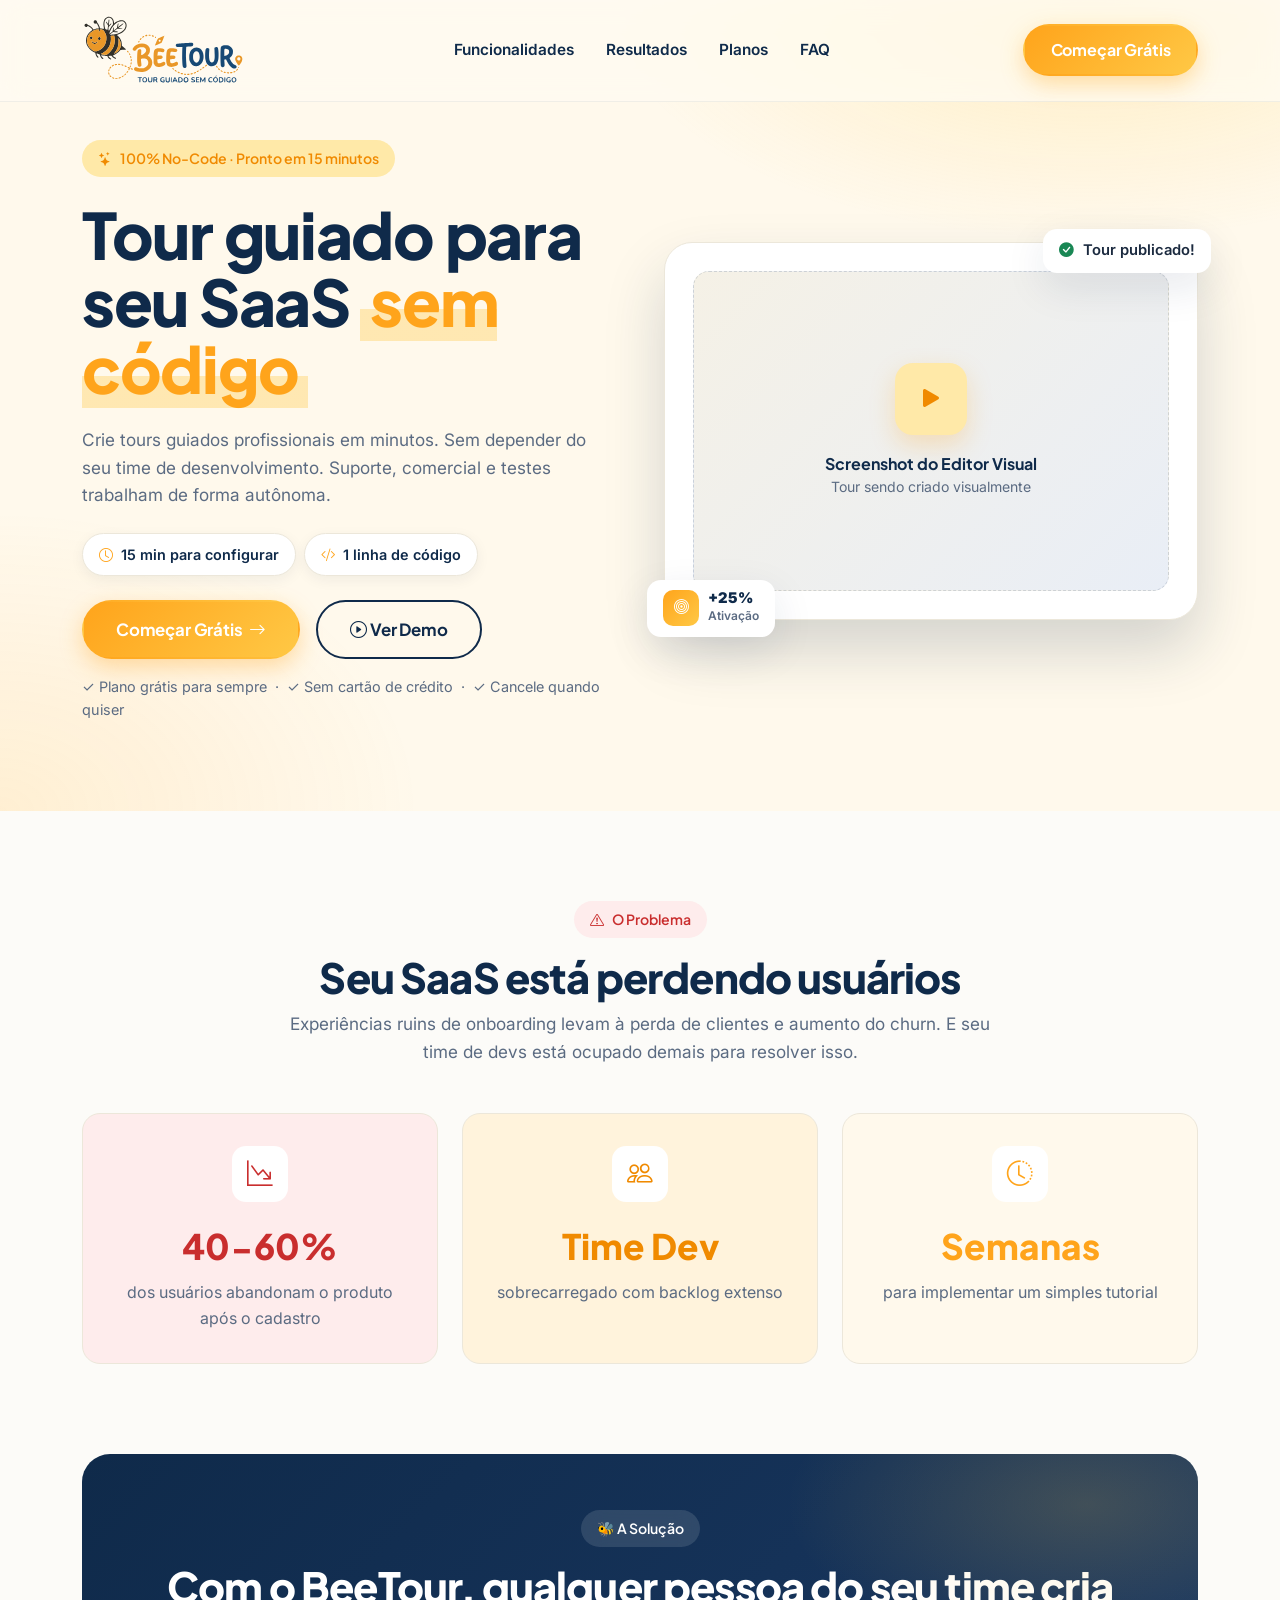
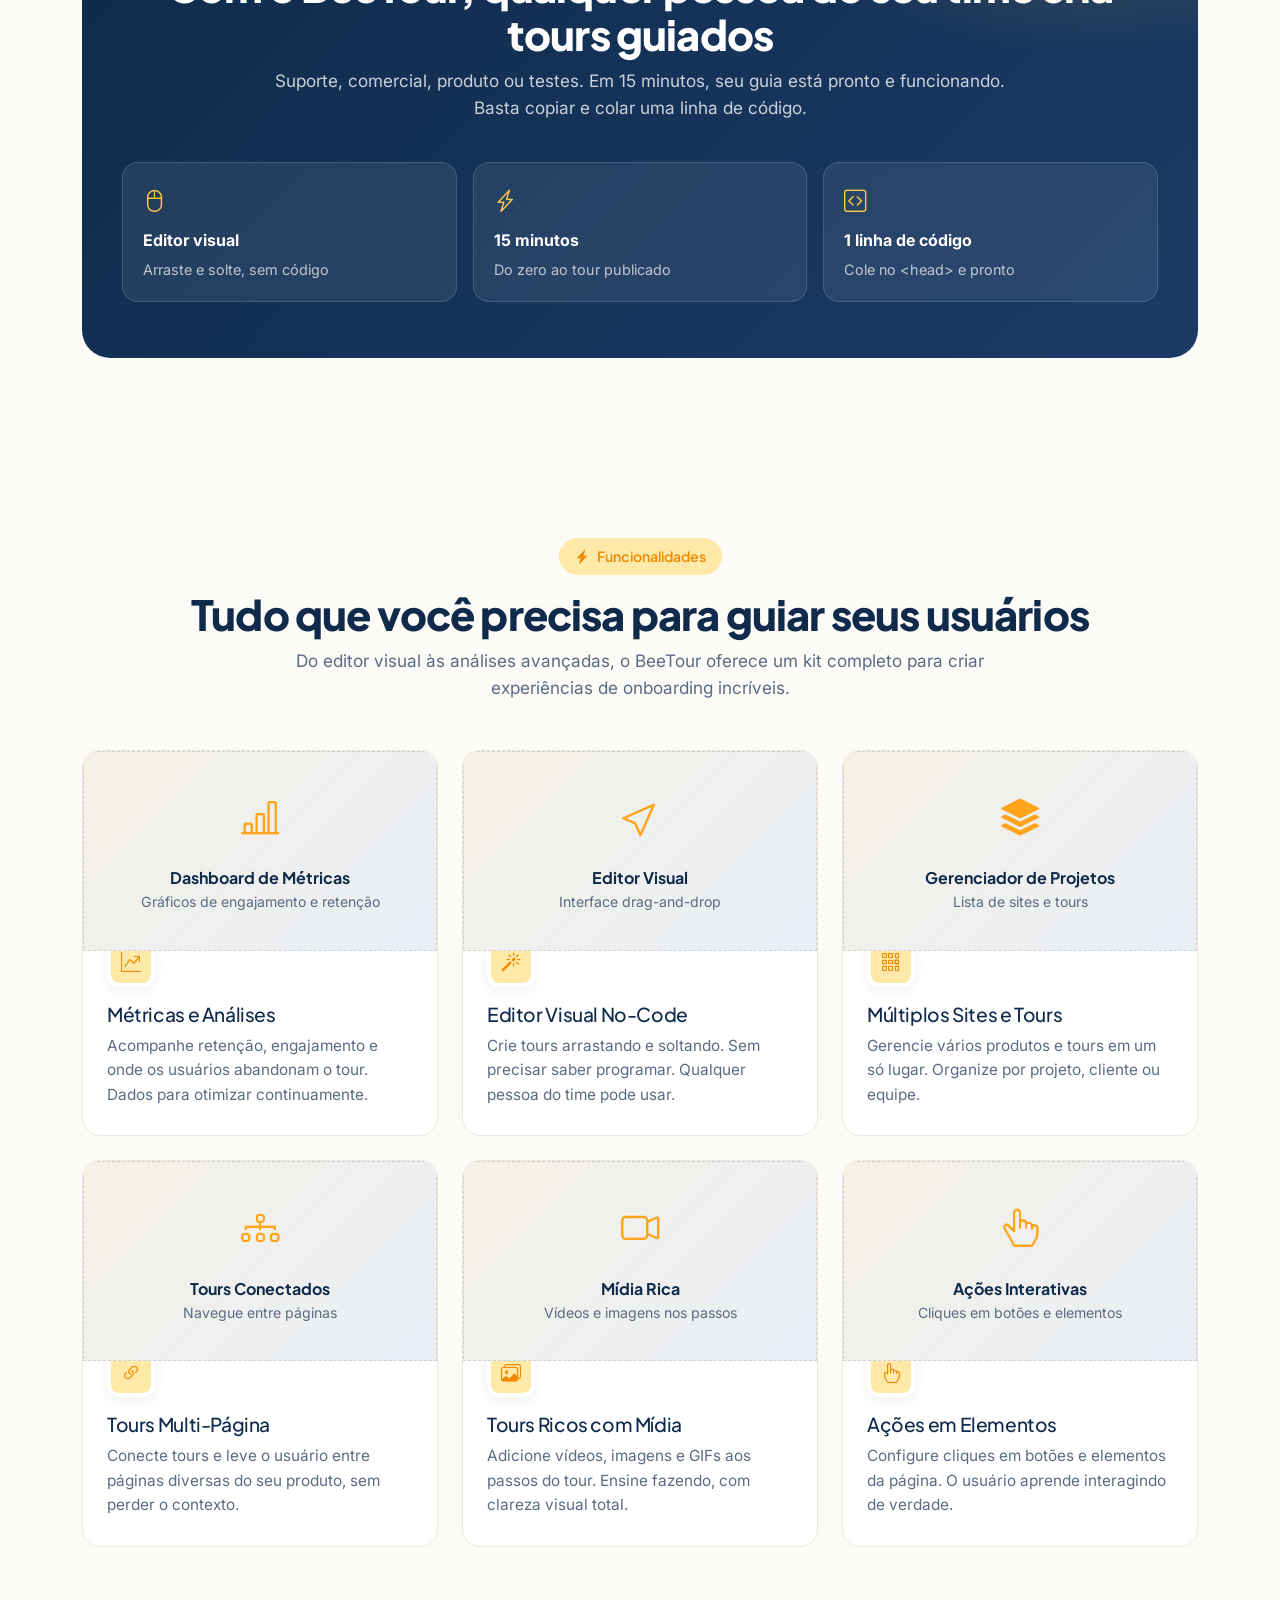
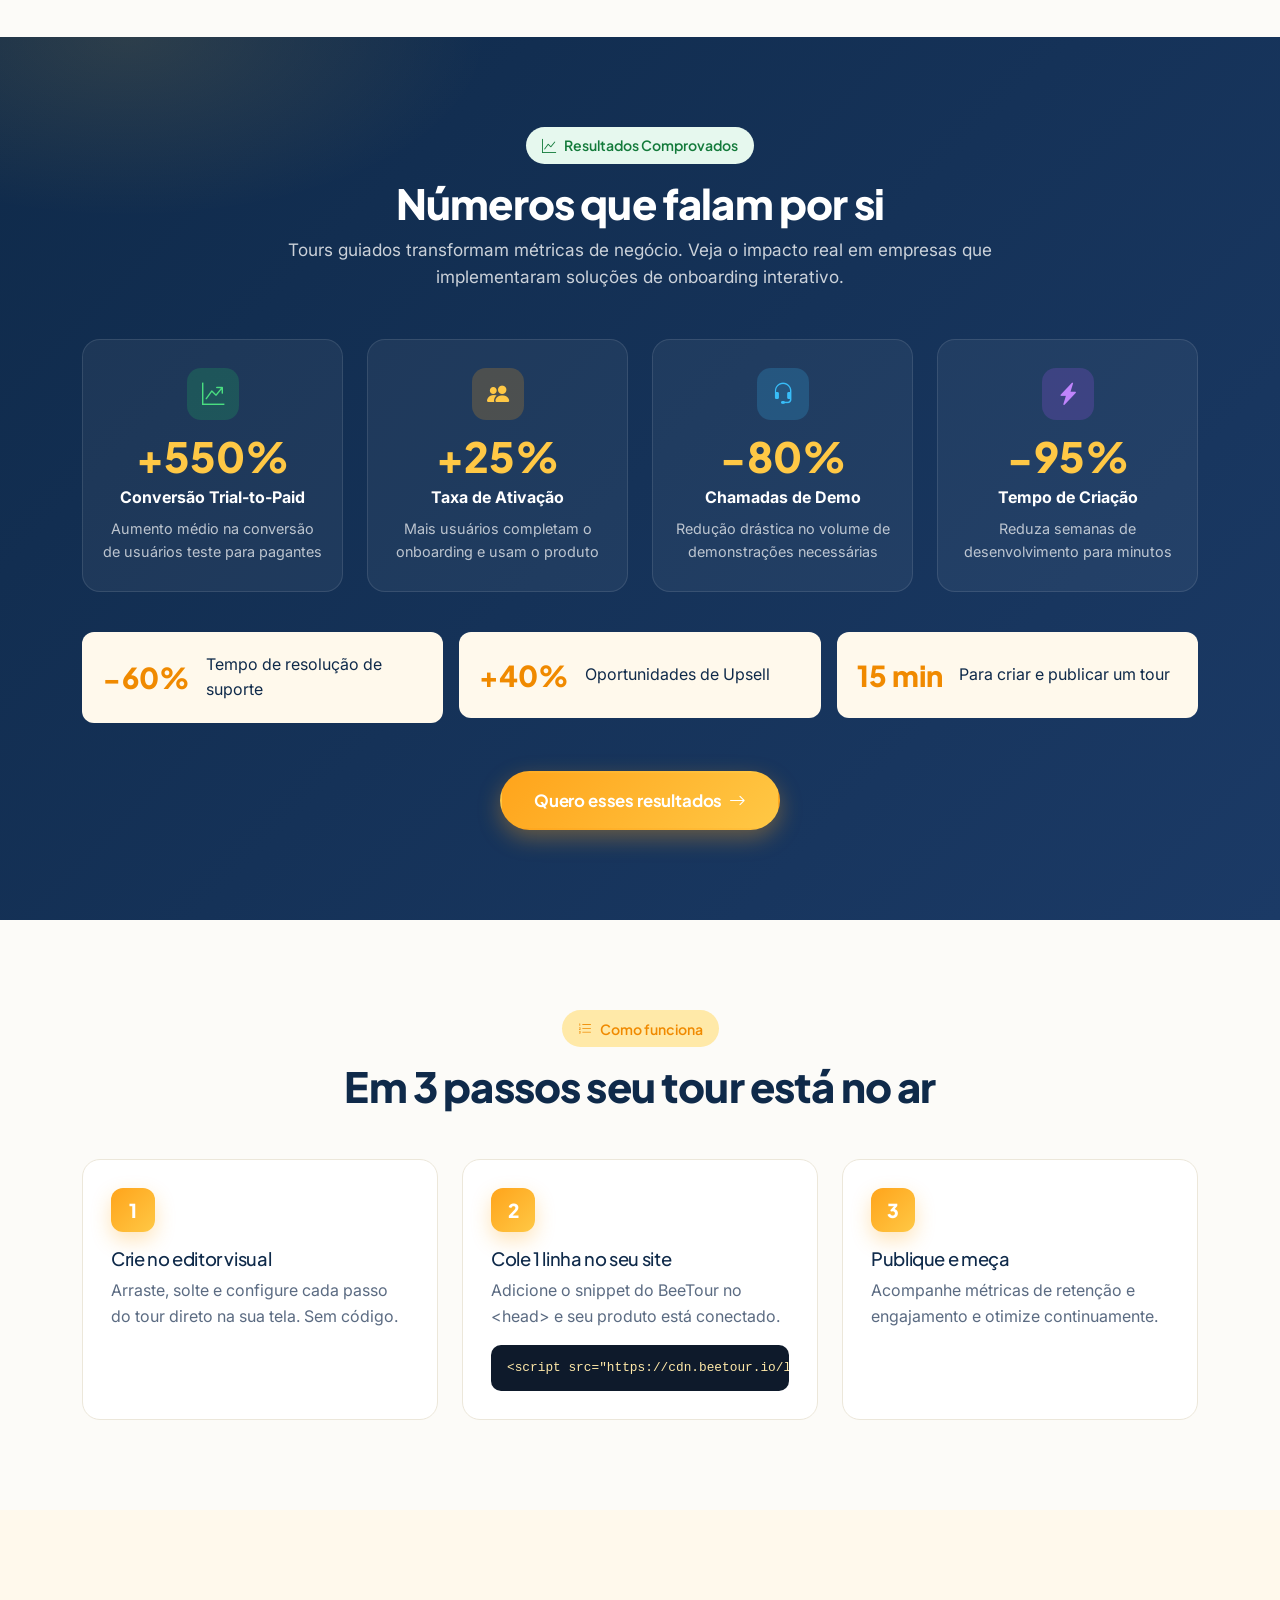
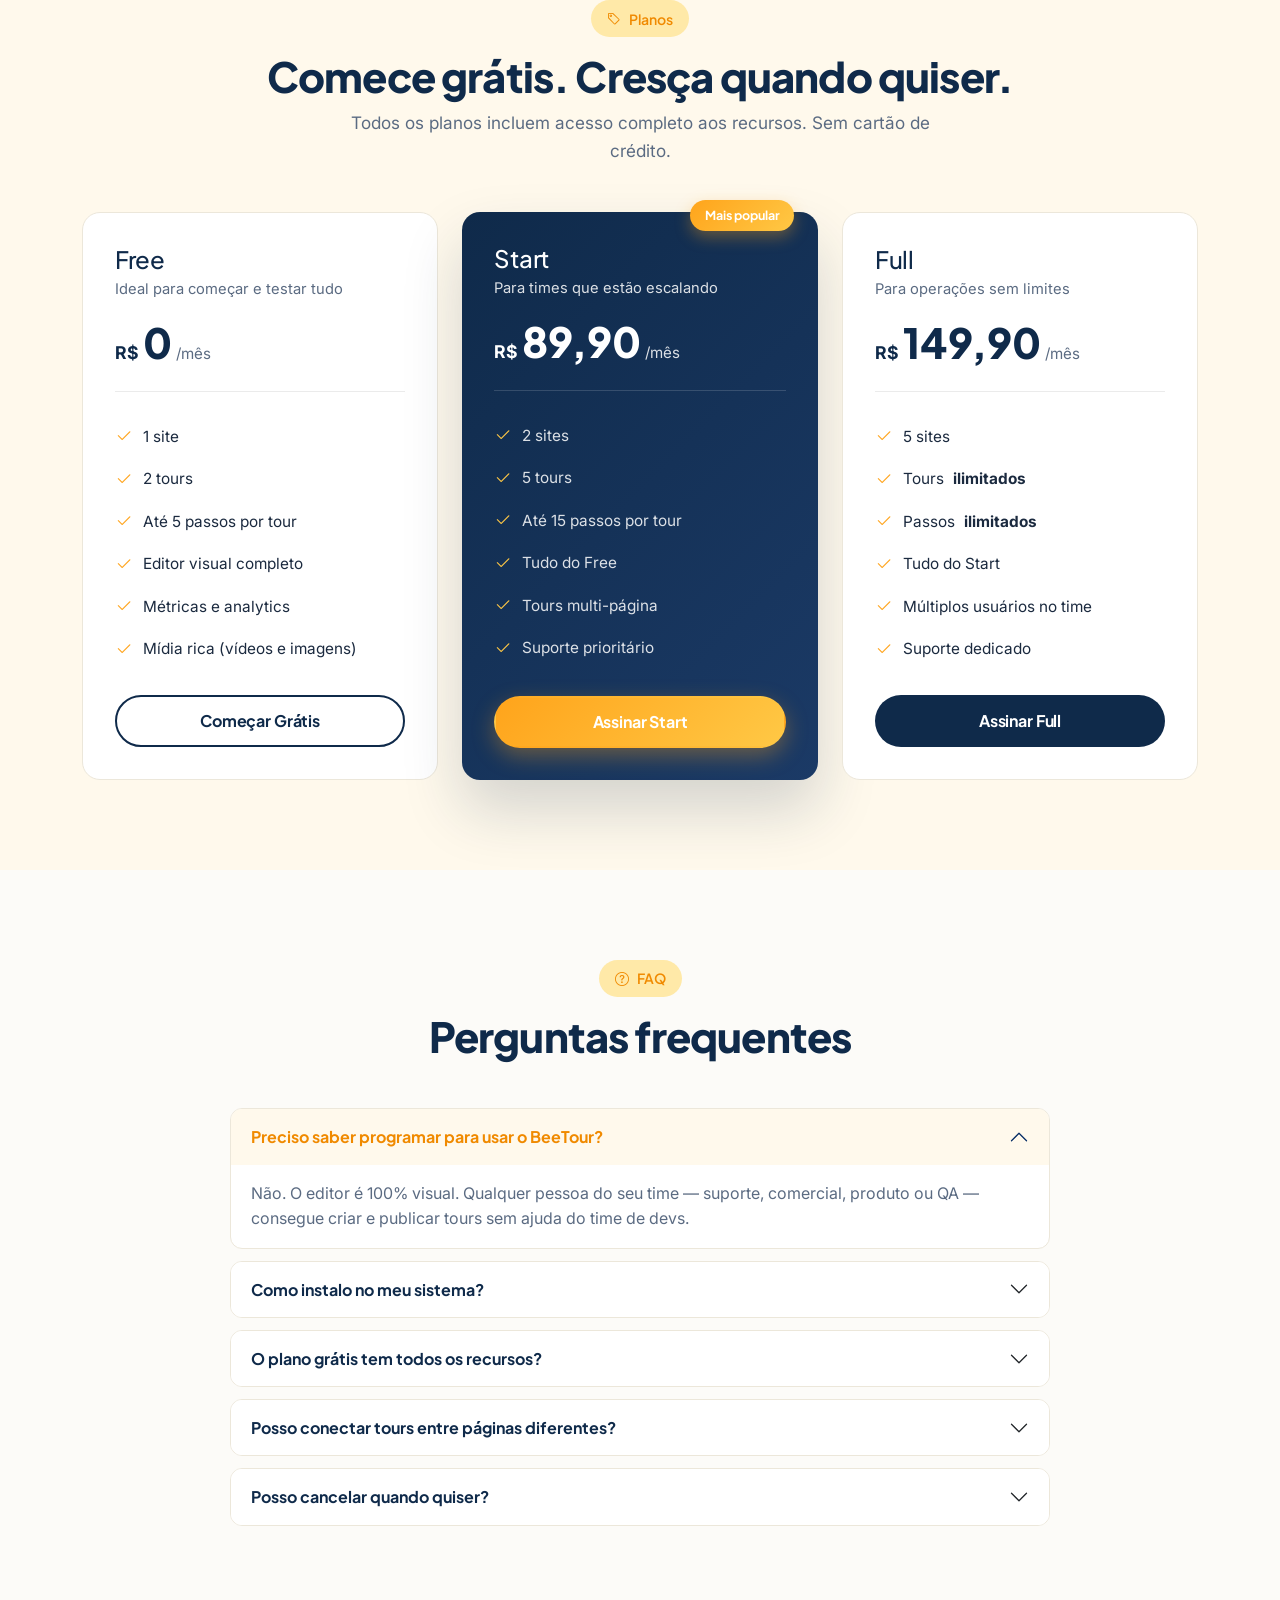
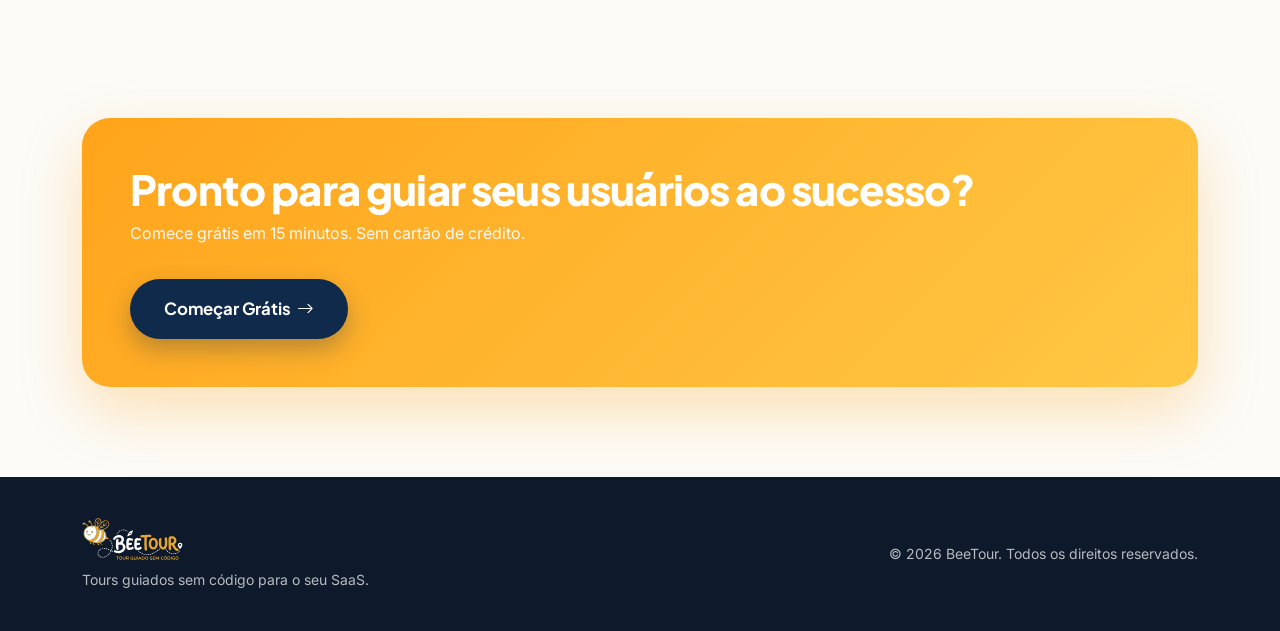
==== index.html @ 4ece5045 "Update index.html" ====
<!DOCTYPE html>
<html lang="pt-BR">
<head>
  <meta charset="UTF-8" />
  <meta name="viewport" content="width=device-width, initial-scale=1.0" />
  <title>BeeTour — Tours guiados sem código para o seu SaaS</title>
  <meta name="description" content="Crie tours guiados profissionais em 15 minutos, sem código. Aumente ativação, reduza churn e libere seu time de devs. Plano grátis para sempre." />
  <meta name="theme-color" content="#FFA41B" />

  <!-- Open Graph -->
  <meta property="og:title" content="BeeTour — Tours guiados sem código para o seu SaaS" />
  <meta property="og:description" content="Crie tours guiados profissionais em 15 minutos, sem código. Plano grátis disponível." />
  <meta property="og:type" content="website" />

  <!-- Bootstrap 5 -->
  <link href="https://cdn.jsdelivr.net/npm/bootstrap@5.3.3/dist/css/bootstrap.min.css" rel="stylesheet" />
  <!-- Bootstrap Icons -->
  <link rel="stylesheet" href="https://cdn.jsdelivr.net/npm/bootstrap-icons@1.11.3/font/bootstrap-icons.css" />
  <!-- Google Fonts -->
  <link rel="preconnect" href="https://fonts.googleapis.com" />
  <link rel="preconnect" href="https://fonts.gstatic.com" crossorigin />
  <link href="https://fonts.googleapis.com/css2?family=Plus+Jakarta+Sans:wght@400;500;600;700;800&family=Inter:wght@400;500;600;700&display=swap" rel="stylesheet" />

  <link rel="stylesheet" href="styles.css" />
  <link rel="icon" type="image/svg+xml" href="icone-hor-escuro.svg" />

  <!-- <script src="https://fomowosdjdbmmvomvbaq.supabase.co/functions/v1/serve-tour-runtime" data-tour-id="f83fe935-23a2-4d97-8e7c-4f95b0d1dd90" data-api="https://fomowosdjdbmmvomvbaq.supabase.co/functions/v1/get-tour?id=f83fe935-23a2-4d97-8e7c-4f95b0d1dd90" defer></script> -->
  
  
  <!-- JSON-LD -->
  <script type="application/ld+json">
  {
    "@context": "https://schema.org",
    "@type": "SoftwareApplication",
    "name": "BeeTour",
    "applicationCategory": "BusinessApplication",
    "operatingSystem": "Web",
    "offers": [
      {"@type":"Offer","name":"Free","price":"0","priceCurrency":"BRL"},
      {"@type":"Offer","name":"Start","price":"89.90","priceCurrency":"BRL"},
      {"@type":"Offer","name":"Full","price":"149.90","priceCurrency":"BRL"}
    ],
    "description": "Plataforma no-code de tours guiados para SaaS. Crie onboarding interativo em 15 minutos."
  }
  </script>    
</head>
<body>

<!-- BeeTour Builder Helper -->
<!-- <script src="https://fomowosdjdbmmvomvbaq.supabase.co/functions/v1/serve-builder-helper" async></script> -->
  <script src="https://fomowosdjdbmmvomvbaq.supabase.co/functions/v1/serve-tour-runtime" data-tour-id="f83fe935-23a2-4d97-8e7c-4f95b0d1dd90" data-api="https://fomowosdjdbmmvomvbaq.supabase.co/functions/v1/get-tour?id=f83fe935-23a2-4d97-8e7c-4f95b0d1dd90" defer></script>
  
  <!-- NAVBAR -->
  <nav class="navbar navbar-expand-lg fixed-top bt-nav">
    <div class="container">
      <a class="navbar-brand d-flex align-items-center gap-2" href="#">
        <img src="icone-hor-escuro.svg" alt="BeeTour" class="bt-logo" style="height: 70px !important;" />
      </a>
      <button class="navbar-toggler border-0" type="button" data-bs-toggle="collapse" data-bs-target="#navMain" aria-label="Abrir menu">
        <i class="bi bi-list fs-2"></i>
      </button>
      <div class="collapse navbar-collapse" id="navMain">
        <ul class="navbar-nav mx-auto gap-lg-4">
          <li class="nav-item"><a class="nav-link" href="#funcionalidades">Funcionalidades</a></li>
          <li class="nav-item"><a class="nav-link" href="#resultados">Resultados</a></li>
          <li class="nav-item"><a class="nav-link" href="#planos">Planos</a></li>
          <li class="nav-item"><a class="nav-link" href="#faq">FAQ</a></li>
        </ul>
        <a href="https://app.beetour.com.br/" class="btn btn-bee btn-bee-primary">Começar Grátis</a>
      </div>
    </div>
  </nav>

  <!-- HERO -->
  <header class="bt-hero">
    <div class="bt-hero-bg" aria-hidden="true"></div>
    <div class="container position-relative">
      <div class="row align-items-center g-5">
        <div class="col-lg-6">
          <span class="bt-pill bt-pill-soft mb-4">
            <i class="bi bi-stars"></i> 100% No-Code · Pronto em 15 minutos
          </span>
          <h1 class="bt-h1 mb-4">
            Tour guiado para seu SaaS <span class="bt-accent">sem código</span>
          </h1>
          <p class="bt-lead mb-4">
            Crie tours guiados profissionais em minutos. Sem depender do seu time de desenvolvimento.
            Suporte, comercial e testes trabalham de forma autônoma.
          </p>

          <div class="d-flex flex-wrap gap-2 mb-4">
            <span class="bt-chip"><i class="bi bi-clock"></i> 15 min para configurar</span>
            <span class="bt-chip"><i class="bi bi-code-slash"></i> 1 linha de código</span>
          </div>

          <div class="d-flex flex-wrap gap-3">
            <a href="#planos" class="btn btn-bee btn-bee-primary btn-lg">
              Começar Grátis <i class="bi bi-arrow-right ms-1"></i>
            </a>
            <a href="#demo" class="btn btn-bee btn-bee-outline btn-lg">
              <i class="bi bi-play-circle"></i> Ver Demo
            </a>
          </div>

          <p class="bt-fineprint mt-3 mb-0">
            ✓ Plano grátis para sempre &nbsp;·&nbsp; ✓ Sem cartão de crédito &nbsp;·&nbsp; ✓ Cancele quando quiser
          </p>
        </div>

        <div class="col-lg-6">
          <div class="bt-hero-card">
            <div class="bt-floating bt-floating-tl">
              <i class="bi bi-check-circle-fill text-success"></i> Tour publicado!
            </div>
            <div class="bt-floating bt-floating-br">
              <span class="bt-floating-icon"><i class="bi bi-bullseye"></i></span>
              <div>
                <strong>+25%</strong>
                <small class="d-block">Ativação</small>
              </div>
            </div>

            <!-- Placeholder do screenshot -->
            <div class="bt-screenshot-placeholder" data-screenshot="editor-visual">
              <div class="bt-play"><i class="bi bi-play-fill"></i></div>
              <div class="bt-screenshot-label">Screenshot do Editor Visual</div>
              <div class="bt-screenshot-sublabel">Tour sendo criado visualmente</div>
            </div>
          </div>
        </div>
      </div>
    </div>
  </header>

  <!-- PROBLEMA -->
  <section class="bt-section">
    <div class="container">
      <div class="text-center mb-5">
        <span class="bt-pill bt-pill-danger mb-3">
          <i class="bi bi-exclamation-triangle"></i> O Problema
        </span>
        <h2 class="bt-h2">Seu SaaS está perdendo usuários</h2>
        <p class="bt-lead mx-auto" style="max-width: 720px;">
          Experiências ruins de onboarding levam à perda de clientes e aumento do churn.
          E seu time de devs está ocupado demais para resolver isso.
        </p>
      </div>

      <div class="row g-4">
        <div class="col-md-4">
          <div class="bt-stat-card bt-stat-danger">
            <div class="bt-stat-icon"><i class="bi bi-graph-down-arrow"></i></div>
            <div class="bt-stat-num">40-60%</div>
            <p>dos usuários abandonam o produto após o cadastro</p>
          </div>
        </div>
        <div class="col-md-4">
          <div class="bt-stat-card bt-stat-warning">
            <div class="bt-stat-icon"><i class="bi bi-people"></i></div>
            <div class="bt-stat-num">Time Dev</div>
            <p>sobrecarregado com backlog extenso</p>
          </div>
        </div>
        <div class="col-md-4">
          <div class="bt-stat-card bt-stat-soft">
            <div class="bt-stat-icon"><i class="bi bi-clock-history"></i></div>
            <div class="bt-stat-num">Semanas</div>
            <p>para implementar um simples tutorial</p>
          </div>
        </div>
      </div>
    </div>
  </section>

  <!-- SOLUÇÃO -->
  <section class="bt-section bt-solution-wrap">
    <div class="container">
      <div class="bt-solution-card">
        <div class="text-center">
          <span class="bt-pill bt-pill-light mb-3">
            🐝 A Solução
          </span>
          <h2 class="bt-h2 text-white">Com o BeeTour, qualquer pessoa do seu time cria tours guiados</h2>
          <p class="bt-lead text-white-70 mx-auto" style="max-width: 760px;">
            Suporte, comercial, produto ou testes. Em 15 minutos, seu guia está pronto e funcionando.
            Basta copiar e colar uma linha de código.
          </p>
        </div>

        <div class="row g-3 mt-4">
          <div class="col-md-4">
            <div class="bt-mini-card">
              <i class="bi bi-mouse2"></i>
              <strong>Editor visual</strong>
              <span>Arraste e solte, sem código</span>
            </div>
          </div>
          <div class="col-md-4">
            <div class="bt-mini-card">
              <i class="bi bi-lightning-charge"></i>
              <strong>15 minutos</strong>
              <span>Do zero ao tour publicado</span>
            </div>
          </div>
          <div class="col-md-4">
            <div class="bt-mini-card">
              <i class="bi bi-code-square"></i>
              <strong>1 linha de código</strong>
              <span>Cole no &lt;head&gt; e pronto</span>
            </div>
          </div>
        </div>
      </div>
    </div>
  </section>

  <!-- FUNCIONALIDADES -->
  <section class="bt-section" id="funcionalidades">
    <div class="container">
      <div class="text-center mb-5">
        <span class="bt-pill bt-pill-soft mb-3"><i class="bi bi-lightning-charge-fill"></i> Funcionalidades</span>
        <h2 class="bt-h2">Tudo que você precisa para guiar seus usuários</h2>
        <p class="bt-lead mx-auto" style="max-width: 720px;">
          Do editor visual às análises avançadas, o BeeTour oferece um kit completo
          para criar experiências de onboarding incríveis.
        </p>
      </div>

      <div class="row g-4">
        <!-- 1 Métricas -->
        <div class="col-md-6 col-lg-4">
          <article class="bt-feature-card">
            <div class="bt-feature-screenshot" data-screenshot="metricas">
              <i class="bi bi-bar-chart-line"></i>
              <span class="bt-screenshot-label">Dashboard de Métricas</span>
              <span class="bt-screenshot-sublabel">Gráficos de engajamento e retenção</span>
            </div>
            <div class="bt-feature-body">
              <div class="bt-feature-icon"><i class="bi bi-graph-up-arrow"></i></div>
              <h3>Métricas e Análises</h3>
              <p>Acompanhe retenção, engajamento e onde os usuários abandonam o tour. Dados para otimizar continuamente.</p>
            </div>
          </article>
        </div>

        <!-- 2 Editor visual -->
        <div class="col-md-6 col-lg-4">
          <article class="bt-feature-card">
            <div class="bt-feature-screenshot" data-screenshot="editor">
              <i class="bi bi-cursor"></i>
              <span class="bt-screenshot-label">Editor Visual</span>
              <span class="bt-screenshot-sublabel">Interface drag-and-drop</span>
            </div>
            <div class="bt-feature-body">
              <div class="bt-feature-icon"><i class="bi bi-magic"></i></div>
              <h3>Editor Visual No-Code</h3>
              <p>Crie tours arrastando e soltando. Sem precisar saber programar. Qualquer pessoa do time pode usar.</p>
            </div>
          </article>
        </div>

        <!-- 3 Múltiplos sites -->
        <div class="col-md-6 col-lg-4">
          <article class="bt-feature-card">
            <div class="bt-feature-screenshot" data-screenshot="projetos">
              <i class="bi bi-stack"></i>
              <span class="bt-screenshot-label">Gerenciador de Projetos</span>
              <span class="bt-screenshot-sublabel">Lista de sites e tours</span>
            </div>
            <div class="bt-feature-body">
              <div class="bt-feature-icon"><i class="bi bi-grid-3x3-gap"></i></div>
              <h3>Múltiplos Sites e Tours</h3>
              <p>Gerencie vários produtos e tours em um só lugar. Organize por projeto, cliente ou equipe.</p>
            </div>
          </article>
        </div>

        <!-- 4 Conectar páginas -->
        <div class="col-md-6 col-lg-4">
          <article class="bt-feature-card">
            <div class="bt-feature-screenshot" data-screenshot="conectar">
              <i class="bi bi-diagram-3"></i>
              <span class="bt-screenshot-label">Tours Conectados</span>
              <span class="bt-screenshot-sublabel">Navegue entre páginas</span>
            </div>
            <div class="bt-feature-body">
              <div class="bt-feature-icon"><i class="bi bi-link-45deg"></i></div>
              <h3>Tours Multi-Página</h3>
              <p>Conecte tours e leve o usuário entre páginas diversas do seu produto, sem perder o contexto.</p>
            </div>
          </article>
        </div>

        <!-- 5 Mídia rica -->
        <div class="col-md-6 col-lg-4">
          <article class="bt-feature-card">
            <div class="bt-feature-screenshot" data-screenshot="midia">
              <i class="bi bi-camera-video"></i>
              <span class="bt-screenshot-label">Mídia Rica</span>
              <span class="bt-screenshot-sublabel">Vídeos e imagens nos passos</span>
            </div>
            <div class="bt-feature-body">
              <div class="bt-feature-icon"><i class="bi bi-images"></i></div>
              <h3>Tours Ricos com Mídia</h3>
              <p>Adicione vídeos, imagens e GIFs aos passos do tour. Ensine fazendo, com clareza visual total.</p>
            </div>
          </article>
        </div>

        <!-- 6 Cliques em elementos -->
        <div class="col-md-6 col-lg-4">
          <article class="bt-feature-card">
            <div class="bt-feature-screenshot" data-screenshot="acoes">
              <i class="bi bi-hand-index-thumb"></i>
              <span class="bt-screenshot-label">Ações Interativas</span>
              <span class="bt-screenshot-sublabel">Cliques em botões e elementos</span>
            </div>
            <div class="bt-feature-body">
              <div class="bt-feature-icon"><i class="bi bi-hand-index"></i></div>
              <h3>Ações em Elementos</h3>
              <p>Configure cliques em botões e elementos da página. O usuário aprende interagindo de verdade.</p>
            </div>
          </article>
        </div>
      </div>
    </div>
  </section>

  <!-- RESULTADOS -->
  <section class="bt-section bt-section-dark" id="resultados">
    <div class="container">
      <div class="text-center mb-5">
        <span class="bt-pill bt-pill-success mb-3">
          <i class="bi bi-graph-up"></i> Resultados Comprovados
        </span>
        <h2 class="bt-h2 text-white">Números que falam por si</h2>
        <p class="bt-lead text-white-70 mx-auto" style="max-width: 720px;">
          Tours guiados transformam métricas de negócio. Veja o impacto real em
          empresas que implementaram soluções de onboarding interativo.
        </p>
      </div>

      <div class="row g-4">
        <div class="col-6 col-lg-3">
          <div class="bt-result-card">
            <div class="bt-result-icon bg-success-soft"><i class="bi bi-graph-up-arrow"></i></div>
            <div class="bt-result-num bt-text-yellow">+550%</div>
            <strong>Conversão Trial-to-Paid</strong>
            <p>Aumento médio na conversão de usuários teste para pagantes</p>
          </div>
        </div>
        <div class="col-6 col-lg-3">
          <div class="bt-result-card">
            <div class="bt-result-icon bg-warning-soft"><i class="bi bi-people-fill"></i></div>
            <div class="bt-result-num bt-text-yellow">+25%</div>
            <strong>Taxa de Ativação</strong>
            <p>Mais usuários completam o onboarding e usam o produto</p>
          </div>
        </div>
        <div class="col-6 col-lg-3">
          <div class="bt-result-card">
            <div class="bt-result-icon bg-info-soft"><i class="bi bi-headset"></i></div>
            <div class="bt-result-num bt-text-yellow">−80%</div>
            <strong>Chamadas de Demo</strong>
            <p>Redução drástica no volume de demonstrações necessárias</p>
          </div>
        </div>
        <div class="col-6 col-lg-3">
          <div class="bt-result-card">
            <div class="bt-result-icon bg-purple-soft"><i class="bi bi-lightning-charge-fill"></i></div>
            <div class="bt-result-num bt-text-yellow">−95%</div>
            <strong>Tempo de Criação</strong>
            <p>Reduza semanas de desenvolvimento para minutos</p>
          </div>
        </div>
      </div>

      <div class="row g-3 mt-4">
        <div class="col-md-4">
          <div class="bt-side-stat">
            <span class="bt-side-num">−60%</span>
            <span>Tempo de resolução de suporte</span>
          </div>
        </div>
        <div class="col-md-4">
          <div class="bt-side-stat">
            <span class="bt-side-num">+40%</span>
            <span>Oportunidades de Upsell</span>
          </div>
        </div>
        <div class="col-md-4">
          <div class="bt-side-stat">
            <span class="bt-side-num">15 min</span>
            <span>Para criar e publicar um tour</span>
          </div>
        </div>
      </div>

      <div class="text-center mt-5">
        <a href="https://app.beetour.com.br/" class="btn btn-bee btn-bee-primary btn-lg">
          Quero esses resultados <i class="bi bi-arrow-right ms-1"></i>
        </a>
      </div>
    </div>
  </section>

  <!-- COMO FUNCIONA -->
  <section class="bt-section" id="demo">
    <div class="container">
      <div class="text-center mb-5">
        <span class="bt-pill bt-pill-soft mb-3"><i class="bi bi-list-ol"></i> Como funciona</span>
        <h2 class="bt-h2">Em 3 passos seu tour está no ar</h2>
      </div>

      <div class="row g-4">
        <div class="col-md-4">
          <div class="bt-step-card">
            <div class="bt-step-num">1</div>
            <h4>Crie no editor visual</h4>
            <p>Arraste, solte e configure cada passo do tour direto na sua tela. Sem código.</p>
          </div>
        </div>
        <div class="col-md-4">
          <div class="bt-step-card">
            <div class="bt-step-num">2</div>
            <h4>Cole 1 linha no seu site</h4>
            <p>Adicione o snippet do BeeTour no &lt;head&gt; e seu produto está conectado.</p>
            <pre class="bt-snippet"><code>&lt;script src="https://cdn.beetour.io/loader.js" data-site="seu-id"&gt;&lt;/script&gt;</code></pre>
          </div>
        </div>
        <div class="col-md-4">
          <div class="bt-step-card">
            <div class="bt-step-num">3</div>
            <h4>Publique e meça</h4>
            <p>Acompanhe métricas de retenção e engajamento e otimize continuamente.</p>
          </div>
        </div>
      </div>
    </div>
  </section>

  <!-- PLANOS -->
  <section class="bt-section bt-pricing-wrap" id="planos">
    <div class="container">
      <div class="text-center mb-5">
        <span class="bt-pill bt-pill-soft mb-3"><i class="bi bi-tag"></i> Planos</span>
        <h2 class="bt-h2">Comece grátis. Cresça quando quiser.</h2>
        <p class="bt-lead mx-auto" style="max-width: 640px;">
          Todos os planos incluem acesso completo aos recursos. Sem cartão de crédito.
        </p>
      </div>

      <div class="row g-4 justify-content-center">
        <!-- FREE -->
        <div class="col-md-6 col-lg-4">
          <div class="bt-plan">
            <div class="bt-plan-head">
              <h3>Free</h3>
              <p>Ideal para começar e testar tudo</p>
            </div>
            <div class="bt-plan-price">
              <span class="bt-plan-currency">R$</span>
              <span class="bt-plan-value">0</span>
              <span class="bt-plan-period">/mês</span>
            </div>
            <ul class="bt-plan-features">
              <li><i class="bi bi-check2"></i> 1 site</li>
              <li><i class="bi bi-check2"></i> 2 tours</li>
              <li><i class="bi bi-check2"></i> Até 5 passos por tour</li>
              <li><i class="bi bi-check2"></i> Editor visual completo</li>
              <li><i class="bi bi-check2"></i> Métricas e analytics</li>
              <li><i class="bi bi-check2"></i> Mídia rica (vídeos e imagens)</li>
            </ul>
            <a href="https://app.beetour.com.br/" class="btn btn-bee btn-bee-outline w-100">Começar Grátis</a>
          </div>
        </div>

        <!-- START -->
        <div class="col-md-6 col-lg-4">
          <div class="bt-plan bt-plan-featured">
            <span class="bt-plan-badge">Mais popular</span>
            <div class="bt-plan-head">
              <h3>Start</h3>
              <p>Para times que estão escalando</p>
            </div>
            <div class="bt-plan-price">
              <span class="bt-plan-currency">R$</span>
              <span class="bt-plan-value">89,90</span>
              <span class="bt-plan-period">/mês</span>
            </div>
            <ul class="bt-plan-features">
              <li><i class="bi bi-check2"></i> 2 sites</li>
              <li><i class="bi bi-check2"></i> 5 tours</li>
              <li><i class="bi bi-check2"></i> Até 15 passos por tour</li>
              <li><i class="bi bi-check2"></i> Tudo do Free</li>
              <li><i class="bi bi-check2"></i> Tours multi-página</li>
              <li><i class="bi bi-check2"></i> Suporte prioritário</li>
            </ul>
            <a href="https://app.beetour.com.br/" class="btn btn-bee btn-bee-primary w-100">Assinar Start</a>
          </div>
        </div>

        <!-- FULL -->
        <div class="col-md-6 col-lg-4">
          <div class="bt-plan">
            <div class="bt-plan-head">
              <h3>Full</h3>
              <p>Para operações sem limites</p>
            </div>
            <div class="bt-plan-price">
              <span class="bt-plan-currency">R$</span>
              <span class="bt-plan-value">149,90</span>
              <span class="bt-plan-period">/mês</span>
            </div>
            <ul class="bt-plan-features">
              <li><i class="bi bi-check2"></i> 5 sites</li>
              <li><i class="bi bi-check2"></i> Tours <strong>ilimitados</strong></li>
              <li><i class="bi bi-check2"></i> Passos <strong>ilimitados</strong></li>
              <li><i class="bi bi-check2"></i> Tudo do Start</li>
              <li><i class="bi bi-check2"></i> Múltiplos usuários no time</li>
              <li><i class="bi bi-check2"></i> Suporte dedicado</li>
            </ul>
            <a href="https://app.beetour.com.br/" class="btn btn-bee btn-bee-dark w-100">Assinar Full</a>
          </div>
        </div>
      </div>
    </div>
  </section>

  <!-- FAQ -->
  <section class="bt-section" id="faq">
    <div class="container">
      <div class="text-center mb-5">
        <span class="bt-pill bt-pill-soft mb-3"><i class="bi bi-question-circle"></i> FAQ</span>
        <h2 class="bt-h2">Perguntas frequentes</h2>
      </div>

      <div class="accordion bt-accordion mx-auto" id="faqAcc" style="max-width: 820px;">
        <div class="accordion-item">
          <h3 class="accordion-header"><button class="accordion-button" type="button" data-bs-toggle="collapse" data-bs-target="#q1">Preciso saber programar para usar o BeeTour?</button></h3>
          <div id="q1" class="accordion-collapse collapse show" data-bs-parent="#faqAcc"><div class="accordion-body">Não. O editor é 100% visual. Qualquer pessoa do seu time — suporte, comercial, produto ou QA — consegue criar e publicar tours sem ajuda do time de devs.</div></div>
        </div>
        <div class="accordion-item">
          <h3 class="accordion-header"><button class="accordion-button collapsed" type="button" data-bs-toggle="collapse" data-bs-target="#q2">Como instalo no meu sistema?</button></h3>
          <div id="q2" class="accordion-collapse collapse" data-bs-parent="#faqAcc"><div class="accordion-body">Você cola uma linha de script no &lt;head&gt; do seu produto. Pronto — todos os tours que você publicar aparecem automaticamente.</div></div>
        </div>
        <div class="accordion-item">
          <h3 class="accordion-header"><button class="accordion-button collapsed" type="button" data-bs-toggle="collapse" data-bs-target="#q3">O plano grátis tem todos os recursos?</button></h3>
          <div id="q3" class="accordion-collapse collapse" data-bs-parent="#faqAcc"><div class="accordion-body">Sim. Você tem acesso ao editor completo, métricas e mídia rica. A diferença está nos limites: 1 site e 2 tours de até 5 passos.</div></div>
        </div>
        <div class="accordion-item">
          <h3 class="accordion-header"><button class="accordion-button collapsed" type="button" data-bs-toggle="collapse" data-bs-target="#q4">Posso conectar tours entre páginas diferentes?</button></h3>
          <div id="q4" class="accordion-collapse collapse" data-bs-parent="#faqAcc"><div class="accordion-body">Sim. Tours podem navegar entre páginas, manter contexto e continuar do passo certo. Ideal para fluxos completos de onboarding.</div></div>
        </div>
        <div class="accordion-item">
          <h3 class="accordion-header"><button class="accordion-button collapsed" type="button" data-bs-toggle="collapse" data-bs-target="#q5">Posso cancelar quando quiser?</button></h3>
          <div id="q5" class="accordion-collapse collapse" data-bs-parent="#faqAcc"><div class="accordion-body">Sim. Sem fidelidade, sem multa. Cancele a qualquer momento direto no painel.</div></div>
        </div>
      </div>
    </div>
  </section>

  <!-- CTA FINAL -->
  <section class="bt-section">
    <div class="container">
      <div class="bt-cta-final">
        <div>
          <h2 class="bt-h2 mb-2">Pronto para guiar seus usuários ao sucesso?</h2>
          <p class="mb-0">Comece grátis em 15 minutos. Sem cartão de crédito.</p>
        </div>
        <a href="https://app.beetour.com.br/" class="btn btn-bee btn-bee-primary btn-lg">
          Começar Grátis <i class="bi bi-arrow-right ms-1"></i>
        </a>
      </div>
    </div>
  </section>

  <!-- FOOTER -->
  <footer class="bt-footer">
    <div class="container">
      <div class="row g-4 align-items-center">
        <div class="col-md-6">
          <img src="logo-hor-claro.svg" alt="BeeTour" class="bt-logo mb-2" />
          <p class="mb-0 small">Tours guiados sem código para o seu SaaS.</p>
        </div>
        <div class="col-md-6 text-md-end">
          <small>© <span id="bt-year"></span> BeeTour. Todos os direitos reservados.</small>
        </div>
      </div>
    </div>
  </footer>

  <script src="https://cdn.jsdelivr.net/npm/bootstrap@5.3.3/dist/js/bootstrap.bundle.min.js"></script>
  <script src="script.js"></script>
</body>
</html>
---- styles.css ----
/* =========================================================
   BeeTour — Design System
   Cores baseadas no logo: amarelo/laranja mel + azul-marinho
   ========================================================= */
:root{
  --bt-yellow:      #FFC845;
  --bt-yellow-soft: #FFE9A8;
  --bt-orange:      #FFA41B;
  --bt-orange-deep: #F08A00;
  --bt-navy:        #0F2A4A;
  --bt-navy-2:      #1B3A66;
  --bt-ink:         #0E1A2B;
  --bt-text:        #1B2A3F;
  --bt-muted:       #5b6b82;
  --bt-bg:          #FCFBF8;
  --bt-bg-soft:     #FFF9EC;
  --bt-card:        #FFFFFF;
  --bt-border:      #ECE7DA;

  --bt-success:     #16a34a;
  --bt-danger:      #ef4444;

  --bt-radius:      18px;
  --bt-radius-sm:   12px;
  --bt-shadow-sm:   0 4px 14px rgba(15,42,74,.06);
  --bt-shadow:      0 14px 40px rgba(15,42,74,.10);
  --bt-shadow-lg:   0 30px 60px rgba(15,42,74,.18);

  --bt-grad-warm:   linear-gradient(135deg, var(--bt-orange) 0%, var(--bt-yellow) 100%);
  --bt-grad-navy:   linear-gradient(135deg, #0F2A4A 0%, #1B3A66 100%);

  --font-display: 'Plus Jakarta Sans', system-ui, -apple-system, sans-serif;
  --font-body:    'Inter', system-ui, -apple-system, sans-serif;
}

/* ---------- BASE ---------- */
*{ box-sizing: border-box; }
html{ scroll-behavior: smooth; scroll-padding-top: 90px; }
body{
  font-family: var(--font-body);
  color: var(--bt-text);
  background: var(--bt-bg);
  -webkit-font-smoothing: antialiased;
  line-height: 1.6;
}

h1,h2,h3,h4,h5{ font-family: var(--font-display); color: var(--bt-navy); letter-spacing: -0.02em; }

a{ text-decoration: none; }

.bt-h1{
  font-size: clamp(2.4rem, 5vw, 4rem);
  font-weight: 800;
  line-height: 1.05;
  color: var(--bt-navy);
}
.bt-h2{
  font-size: clamp(1.8rem, 3.4vw, 2.6rem);
  font-weight: 800;
  line-height: 1.15;
}
.bt-lead{
  font-size: 1.075rem;
  color: var(--bt-muted);
}
.bt-accent{
  color: var(--bt-orange);
  background: linear-gradient(180deg, transparent 60%, rgba(255,200,69,.35) 60%);
  padding: 0 .15em;
}

/* ---------- NAV ---------- */
.bt-nav{
  background: rgba(255,251,242,.85);
  backdrop-filter: saturate(180%) blur(14px);
  -webkit-backdrop-filter: saturate(180%) blur(14px);
  border-bottom: 1px solid rgba(15,42,74,.06);
  padding: .65rem 0;
}
.bt-logo{ height: 44px; width: auto; display: block; }
.bt-nav .nav-link{
  color: var(--bt-navy) !important;
  font-weight: 600;
  font-size: .96rem;
  padding: .5rem .25rem !important;
  position: relative;
}
.bt-nav .nav-link:hover{ color: var(--bt-orange) !important; }

/* ---------- BUTTONS ---------- */
.btn-bee{
  border-radius: 999px;
  font-weight: 700;
  padding: .75rem 1.6rem;
  border: 2px solid transparent;
  transition: all .2s ease;
  font-family: var(--font-display);
  letter-spacing: -0.01em;
}
.btn-bee.btn-lg{ padding: .95rem 2rem; font-size: 1.05rem; }

.btn-bee-primary{
  background: var(--bt-grad-warm);
  color: #fff;
  box-shadow: 0 8px 22px rgba(255,164,27,.35);
}
.btn-bee-primary:hover{
  color: #fff;
  transform: translateY(-2px);
  box-shadow: 0 12px 28px rgba(255,164,27,.45);
  filter: brightness(1.05);
}

.btn-bee-outline{
  background: transparent;
  color: var(--bt-navy);
  border-color: var(--bt-navy);
}
.btn-bee-outline:hover{
  background: var(--bt-navy);
  color: #fff;
}

.btn-bee-dark{
  background: var(--bt-navy);
  color: #fff;
}
.btn-bee-dark:hover{
  background: var(--bt-ink);
  color: #fff;
  transform: translateY(-2px);
}

/* ---------- PILLS / CHIPS ---------- */
.bt-pill{
  display: inline-flex;
  align-items: center;
  gap: .5rem;
  padding: .45rem 1rem;
  border-radius: 999px;
  font-weight: 600;
  font-size: .88rem;
  font-family: var(--font-display);
}
.bt-pill-soft   { background: var(--bt-yellow-soft); color: var(--bt-orange-deep); }
.bt-pill-danger { background: #FEECEC; color: #C92E2E; }
.bt-pill-success{ background: #E6F8EE; color: #137A3A; }
.bt-pill-light  { background: rgba(255,255,255,.12); color: #fff; backdrop-filter: blur(10px); }

.bt-chip{
  display: inline-flex; align-items: center; gap: .5rem;
  padding: .55rem 1rem;
  border-radius: 999px;
  background: #fff;
  border: 1px solid var(--bt-border);
  font-weight: 600;
  font-size: .9rem;
  color: var(--bt-navy);
  box-shadow: var(--bt-shadow-sm);
}
.bt-chip i{ color: var(--bt-orange); }

.bt-fineprint{ color: var(--bt-muted); font-size: .9rem; }

/* ---------- HERO ---------- */
.bt-hero{
  position: relative;
  padding: 140px 0 90px;
  overflow: hidden;
}
.bt-hero-bg{
  position: absolute; inset: 0;
  background:
    radial-gradient(800px 400px at 85% 0%, rgba(255,200,69,.25), transparent 60%),
    radial-gradient(700px 500px at 0% 100%, rgba(255,164,27,.12), transparent 60%),
    var(--bt-bg-soft);
  z-index: 0;
}

.bt-hero-card{
  position: relative;
  background: #fff;
  border-radius: 28px;
  padding: 28px;
  box-shadow: var(--bt-shadow-lg);
  border: 1px solid var(--bt-border);
}

.bt-screenshot-placeholder,
.bt-feature-screenshot{
  background: linear-gradient(135deg, #F5F1E6 0%, #E9EEF6 100%);
  border-radius: 16px;
  min-height: 320px;
  display: flex;
  flex-direction: column;
  align-items: center;
  justify-content: center;
  position: relative;
  color: var(--bt-navy);
  text-align: center;
  padding: 24px;
  border: 1px dashed rgba(15,42,74,.15);
}
.bt-feature-screenshot{ min-height: 200px; border-radius: 14px 14px 0 0; }
.bt-feature-screenshot i{ font-size: 2.4rem; color: var(--bt-orange); margin-bottom: 8px; }
.bt-screenshot-label{
  display: block;
  font-weight: 700;
  font-family: var(--font-display);
  margin-top: .5rem;
}
.bt-screenshot-sublabel{
  display: block;
  color: var(--bt-muted);
  font-size: .88rem;
}

.bt-play{
  width: 72px; height: 72px;
  border-radius: 18px;
  background: var(--bt-yellow-soft);
  color: var(--bt-orange-deep);
  display: grid; place-items: center;
  font-size: 2rem;
  margin-bottom: .5rem;
  box-shadow: 0 10px 24px rgba(255,164,27,.25);
}

.bt-floating{
  position: absolute;
  background: #fff;
  padding: .65rem 1rem;
  border-radius: 14px;
  box-shadow: var(--bt-shadow);
  font-weight: 600;
  font-size: .92rem;
  display: flex;
  align-items: center;
  gap: .55rem;
  z-index: 2;
}
.bt-floating-tl{ top: -14px; right: -14px; }
.bt-floating-br{ bottom: -18px; left: -18px; }
.bt-floating-icon{
  width: 36px; height: 36px;
  border-radius: 10px;
  background: var(--bt-grad-warm);
  color: #fff;
  display: grid; place-items: center;
}
.bt-floating-br strong{ color: var(--bt-navy); display: block; line-height: 1; }
.bt-floating-br small{ color: var(--bt-muted); font-size: .75rem; }

/* ---------- SECTIONS ---------- */
.bt-section{ padding: 90px 0; }
.bt-section-dark{
  background: var(--bt-grad-navy);
  color: #fff;
  position: relative;
  overflow: hidden;
}
.bt-section-dark::before{
  content:''; position:absolute; inset:0;
  background: radial-gradient(600px 300px at 10% 0%, rgba(255,200,69,.12), transparent 60%);
  pointer-events:none;
}
.text-white-70{ color: rgba(255,255,255,.78) !important; }
.bt-text-yellow{ color: var(--bt-yellow); }

/* ---------- STAT CARDS (Problema) ---------- */
.bt-stat-card{
  background: var(--bt-card);
  border-radius: var(--bt-radius);
  padding: 2rem;
  border: 1px solid var(--bt-border);
  height: 100%;
  text-align: center;
  transition: transform .2s ease, box-shadow .2s ease;
}
.bt-stat-card:hover{ transform: translateY(-4px); box-shadow: var(--bt-shadow); }
.bt-stat-icon{
  width: 56px; height: 56px;
  border-radius: 14px;
  display: grid; place-items: center;
  margin: 0 auto 1rem;
  font-size: 1.6rem;
}
.bt-stat-num{
  font-family: var(--font-display);
  font-weight: 800;
  font-size: 2.2rem;
  margin-bottom: .35rem;
}
.bt-stat-card p{ color: var(--bt-muted); margin: 0; }

.bt-stat-danger { background: #FEECEC; }
.bt-stat-danger .bt-stat-icon{ background: #fff; color: #C92E2E; }
.bt-stat-danger .bt-stat-num{ color: #C92E2E; }

.bt-stat-warning{ background: #FFF3DC; }
.bt-stat-warning .bt-stat-icon{ background: #fff; color: var(--bt-orange-deep); }
.bt-stat-warning .bt-stat-num{ color: var(--bt-orange-deep); }

.bt-stat-soft{ background: #FFF9EC; }
.bt-stat-soft .bt-stat-icon{ background: #fff; color: var(--bt-orange); }
.bt-stat-soft .bt-stat-num{ color: var(--bt-orange); }

/* ---------- SOLUÇÃO ---------- */
.bt-solution-wrap{ padding-top: 0; }
.bt-solution-card{
  background: var(--bt-grad-navy);
  border-radius: 28px;
  padding: 56px 40px;
  position: relative;
  overflow: hidden;
}
.bt-solution-card::before{
  content:''; position:absolute; inset:0;
  background: radial-gradient(500px 250px at 90% 10%, rgba(255,200,69,.18), transparent 60%);
}
.bt-mini-card{
  background: rgba(255,255,255,.08);
  border: 1px solid rgba(255,255,255,.14);
  border-radius: 16px;
  padding: 1.25rem;
  color: #fff;
  display: flex;
  flex-direction: column;
  gap: .25rem;
  position: relative;
}
.bt-mini-card i{ color: var(--bt-yellow); font-size: 1.4rem; margin-bottom: .35rem; }
.bt-mini-card span{ color: rgba(255,255,255,.7); font-size: .9rem; }

/* ---------- FEATURES ---------- */
.bt-feature-card{
  background: #fff;
  border: 1px solid var(--bt-border);
  border-radius: var(--bt-radius);
  overflow: hidden;
  height: 100%;
  transition: all .25s ease;
}
.bt-feature-card:hover{
  transform: translateY(-6px);
  box-shadow: var(--bt-shadow);
  border-color: rgba(255,164,27,.4);
}
.bt-feature-body{ padding: 1.5rem 1.5rem 1.75rem; }
.bt-feature-icon{
  width: 48px; height: 48px;
  border-radius: 12px;
  background: var(--bt-yellow-soft);
  color: var(--bt-orange-deep);
  display: grid; place-items: center;
  font-size: 1.25rem;
  margin-bottom: 1rem;
  margin-top: -36px;
  box-shadow: var(--bt-shadow-sm);
  border: 4px solid #fff;
}
.bt-feature-card h3{ font-size: 1.2rem; margin-bottom: .5rem; }
.bt-feature-card p{ color: var(--bt-muted); margin: 0; font-size: .96rem; }

/* ---------- RESULT CARDS ---------- */
.bt-result-card{
  background: rgba(255,255,255,.05);
  border: 1px solid rgba(255,255,255,.1);
  border-radius: var(--bt-radius);
  padding: 1.75rem 1.25rem;
  text-align: center;
  height: 100%;
  transition: all .25s ease;
  position: relative;
  z-index: 1;
}
.bt-result-card:hover{ transform: translateY(-4px); background: rgba(255,255,255,.08); }
.bt-result-icon{
  width: 52px; height: 52px;
  border-radius: 14px;
  display: grid; place-items: center;
  margin: 0 auto 1rem;
  font-size: 1.4rem;
  color: #fff;
}
.bg-success-soft{ background: rgba(34,197,94,.2); color: #4ade80; }
.bg-warning-soft{ background: rgba(255,164,27,.2); color: var(--bt-yellow); }
.bg-info-soft   { background: rgba(56,189,248,.2); color: #38bdf8; }
.bg-purple-soft { background: rgba(168,85,247,.2); color: #c084fc; }

.bt-result-num{
  font-family: var(--font-display);
  font-size: 2.6rem;
  font-weight: 800;
  line-height: 1;
  margin-bottom: .5rem;
}
.bt-result-card strong{ color: #fff; display: block; margin-bottom: .35rem; }
.bt-result-card p{ color: rgba(255,255,255,.7); margin: 0; font-size: .9rem; }

.bt-side-stat{
  background: var(--bt-bg-soft);
  border-radius: var(--bt-radius-sm);
  padding: 1.25rem;
  display: flex;
  align-items: center;
  gap: 1rem;
  color: var(--bt-navy);
  position: relative;
  z-index: 1;
}
.bt-side-num{
  font-family: var(--font-display);
  font-weight: 800;
  font-size: 1.8rem;
  color: var(--bt-orange-deep);
}

/* ---------- STEPS ---------- */
.bt-step-card{
  background: #fff;
  border: 1px solid var(--bt-border);
  border-radius: var(--bt-radius);
  padding: 1.75rem;
  height: 100%;
  position: relative;
  transition: all .25s ease;
}
.bt-step-card:hover{ box-shadow: var(--bt-shadow); transform: translateY(-4px); }
.bt-step-num{
  width: 44px; height: 44px;
  border-radius: 12px;
  background: var(--bt-grad-warm);
  color: #fff;
  display: grid; place-items: center;
  font-family: var(--font-display);
  font-weight: 800;
  font-size: 1.2rem;
  margin-bottom: 1rem;
  box-shadow: 0 8px 20px rgba(255,164,27,.3);
}
.bt-step-card h4{ font-size: 1.15rem; margin-bottom: .5rem; }
.bt-step-card p{ color: var(--bt-muted); margin-bottom: 1rem; }
.bt-snippet{
  background: var(--bt-ink);
  color: #FFE9A8;
  padding: .8rem 1rem;
  border-radius: 10px;
  font-size: .8rem;
  overflow-x: auto;
  margin: 0;
}
.bt-snippet code{ color: inherit; }

/* ---------- PRICING ---------- */
.bt-pricing-wrap{ background: var(--bt-bg-soft); }
.bt-plan{
  background: #fff;
  border-radius: var(--bt-radius);
  padding: 2rem;
  border: 1px solid var(--bt-border);
  height: 100%;
  display: flex;
  flex-direction: column;
  position: relative;
  transition: all .25s ease;
}
.bt-plan:hover{ transform: translateY(-4px); box-shadow: var(--bt-shadow); }
.bt-plan-featured{
  background: var(--bt-grad-navy);
  color: #fff;
  border: none;
  transform: scale(1.03);
  box-shadow: var(--bt-shadow-lg);
}
.bt-plan-featured:hover{ transform: scale(1.03) translateY(-4px); }
.bt-plan-featured h3,
.bt-plan-featured .bt-plan-value,
.bt-plan-featured .bt-plan-currency{ color: #fff; }
.bt-plan-featured .bt-plan-head p,
.bt-plan-featured .bt-plan-period,
.bt-plan-featured .bt-plan-features{ color: rgba(255,255,255,.85); }
.bt-plan-featured .bt-plan-features li i{ color: var(--bt-yellow); }

.bt-plan-badge{
  position: absolute;
  top: -12px; right: 1.5rem;
  background: var(--bt-grad-warm);
  color: #fff;
  font-size: .78rem;
  font-weight: 700;
  padding: .35rem .9rem;
  border-radius: 999px;
  font-family: var(--font-display);
  box-shadow: 0 6px 16px rgba(255,164,27,.35);
}

.bt-plan-head h3{
  font-size: 1.5rem;
  margin-bottom: .25rem;
}
.bt-plan-head p{ color: var(--bt-muted); font-size: .92rem; margin-bottom: 1.25rem; }

.bt-plan-price{
  display: flex;
  align-items: baseline;
  gap: .25rem;
  margin-bottom: 1.5rem;
  padding-bottom: 1.5rem;
  border-bottom: 1px solid rgba(0,0,0,.08);
}
.bt-plan-featured .bt-plan-price{ border-bottom-color: rgba(255,255,255,.15); }
.bt-plan-currency{ font-size: 1.1rem; font-weight: 700; color: var(--bt-navy); }
.bt-plan-value{
  font-family: var(--font-display);
  font-size: 2.6rem;
  font-weight: 800;
  color: var(--bt-navy);
  line-height: 1;
}
.bt-plan-period{ color: var(--bt-muted); font-size: .95rem; }

.bt-plan-features{
  list-style: none;
  padding: 0;
  margin: 0 0 1.5rem;
  flex: 1;
}
.bt-plan-features li{
  display: flex;
  align-items: center;
  gap: .6rem;
  padding: .45rem 0;
  font-size: .96rem;
}
.bt-plan-features li i{ color: var(--bt-orange); font-size: 1.1rem; }

/* ---------- FAQ ---------- */
.bt-accordion .accordion-item{
  border: 1px solid var(--bt-border);
  border-radius: var(--bt-radius-sm) !important;
  margin-bottom: .75rem;
  overflow: hidden;
  background: #fff;
}
.bt-accordion .accordion-button{
  font-family: var(--font-display);
  font-weight: 700;
  color: var(--bt-navy);
  padding: 1.1rem 1.25rem;
  background: #fff;
}
.bt-accordion .accordion-button:not(.collapsed){
  background: var(--bt-bg-soft);
  color: var(--bt-orange-deep);
  box-shadow: none;
}
.bt-accordion .accordion-button:focus{ box-shadow: none; border-color: var(--bt-orange); }
.bt-accordion .accordion-body{ color: var(--bt-muted); }

/* ---------- CTA FINAL ---------- */
.bt-cta-final{
  background: var(--bt-grad-warm);
  border-radius: 28px;
  padding: 3rem;
  display: flex;
  align-items: center;
  justify-content: space-between;
  gap: 2rem;
  flex-wrap: wrap;
  color: #fff;
  box-shadow: 0 24px 60px rgba(255,164,27,.3);
}
.bt-cta-final h2{ color: #fff; }
.bt-cta-final p{ color: rgba(255,255,255,.92); }
.bt-cta-final .btn-bee-primary{
  background: var(--bt-navy);
  box-shadow: 0 10px 24px rgba(15,42,74,.3);
}
.bt-cta-final .btn-bee-primary:hover{ background: var(--bt-ink); }

/* ---------- FOOTER ---------- */
.bt-footer{
  background: var(--bt-ink);
  color: rgba(255,255,255,.7);
  padding: 2.5rem 0;
}
.bt-footer .bt-logo{ filter: brightness(1.1); }

/* ---------- RESPONSIVE ---------- */
@media (max-width: 991px){
  .bt-nav .navbar-collapse{
    background: #fff;
    margin-top: 1rem;
    padding: 1rem;
    border-radius: 16px;
    box-shadow: var(--bt-shadow);
  }
  .bt-nav .navbar-nav{ margin-bottom: 1rem; }
  .bt-hero{ padding: 110px 0 60px; }
  .bt-section{ padding: 60px 0; }
  .bt-solution-card{ padding: 36px 24px; }
  .bt-cta-final{ padding: 2rem; text-align: center; justify-content: center; }
  .bt-plan-featured{ transform: none; }
  .bt-plan-featured:hover{ transform: translateY(-4px); }
}

@media (max-width: 575px){
  .bt-hero-card{ padding: 18px; }
  .bt-floating{ font-size: .8rem; padding: .5rem .75rem; }
  .bt-floating-tl{ top: -10px; right: -8px; }
  .bt-floating-br{ bottom: -12px; left: -8px; }
  .bt-screenshot-placeholder{ min-height: 240px; }
}

/* Animations */
@media (prefers-reduced-motion: no-preference){
  .bt-hero-card{ animation: floatY 6s ease-in-out infinite; }
  @keyframes floatY{
    0%,100%{ transform: translateY(0); }
    50%   { transform: translateY(-8px); }
  }
}
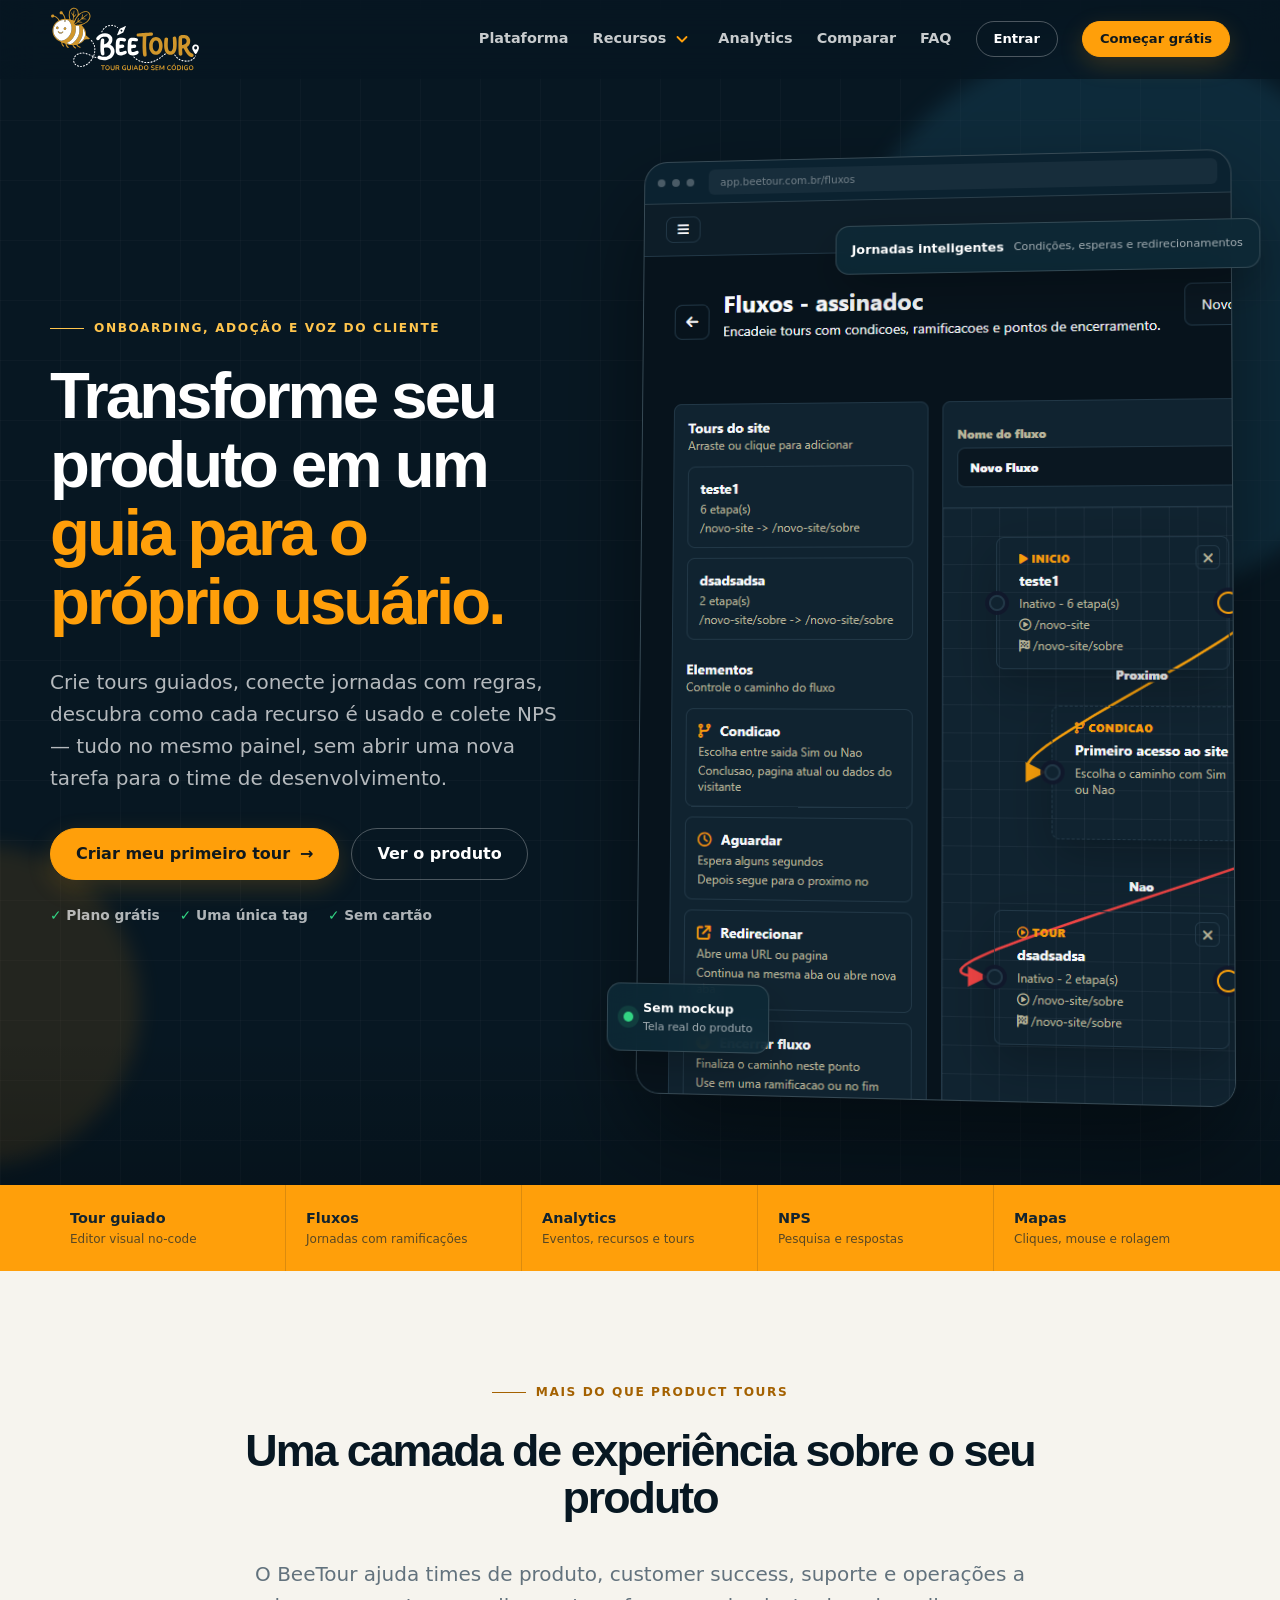
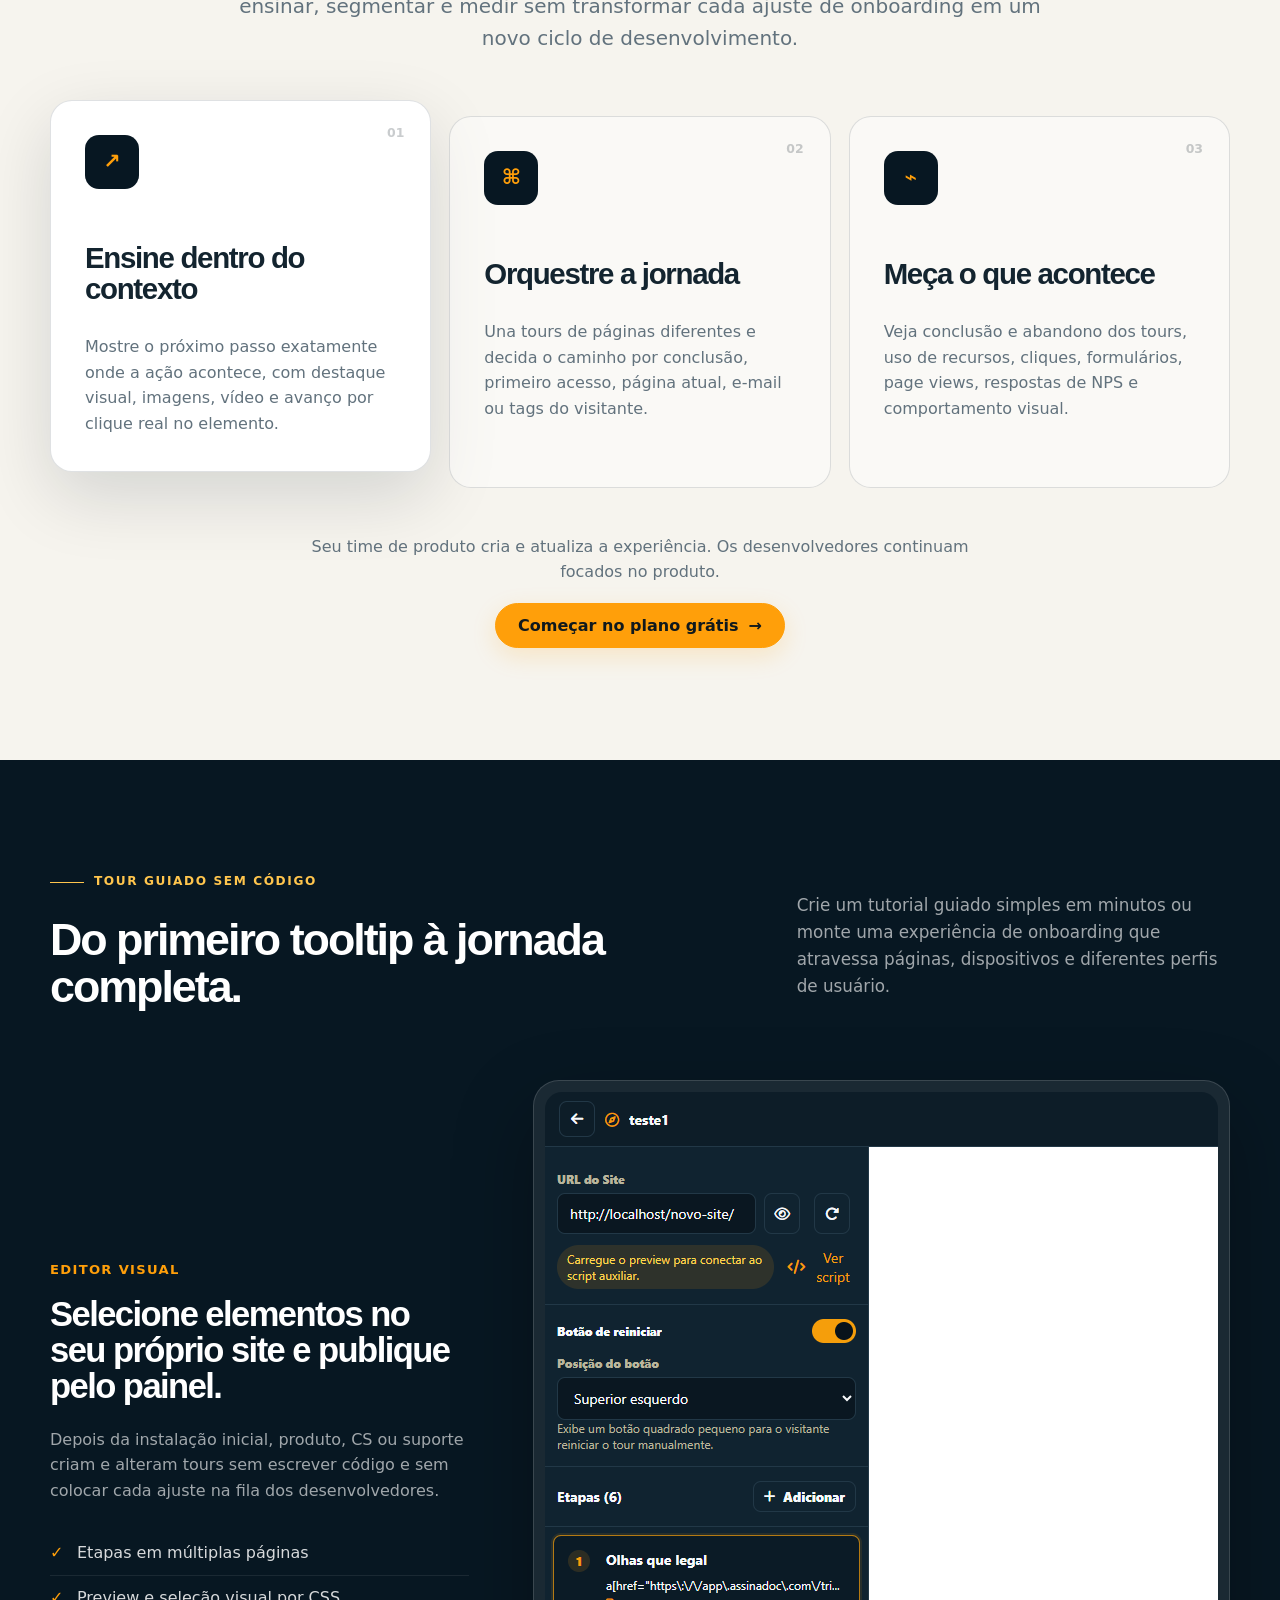
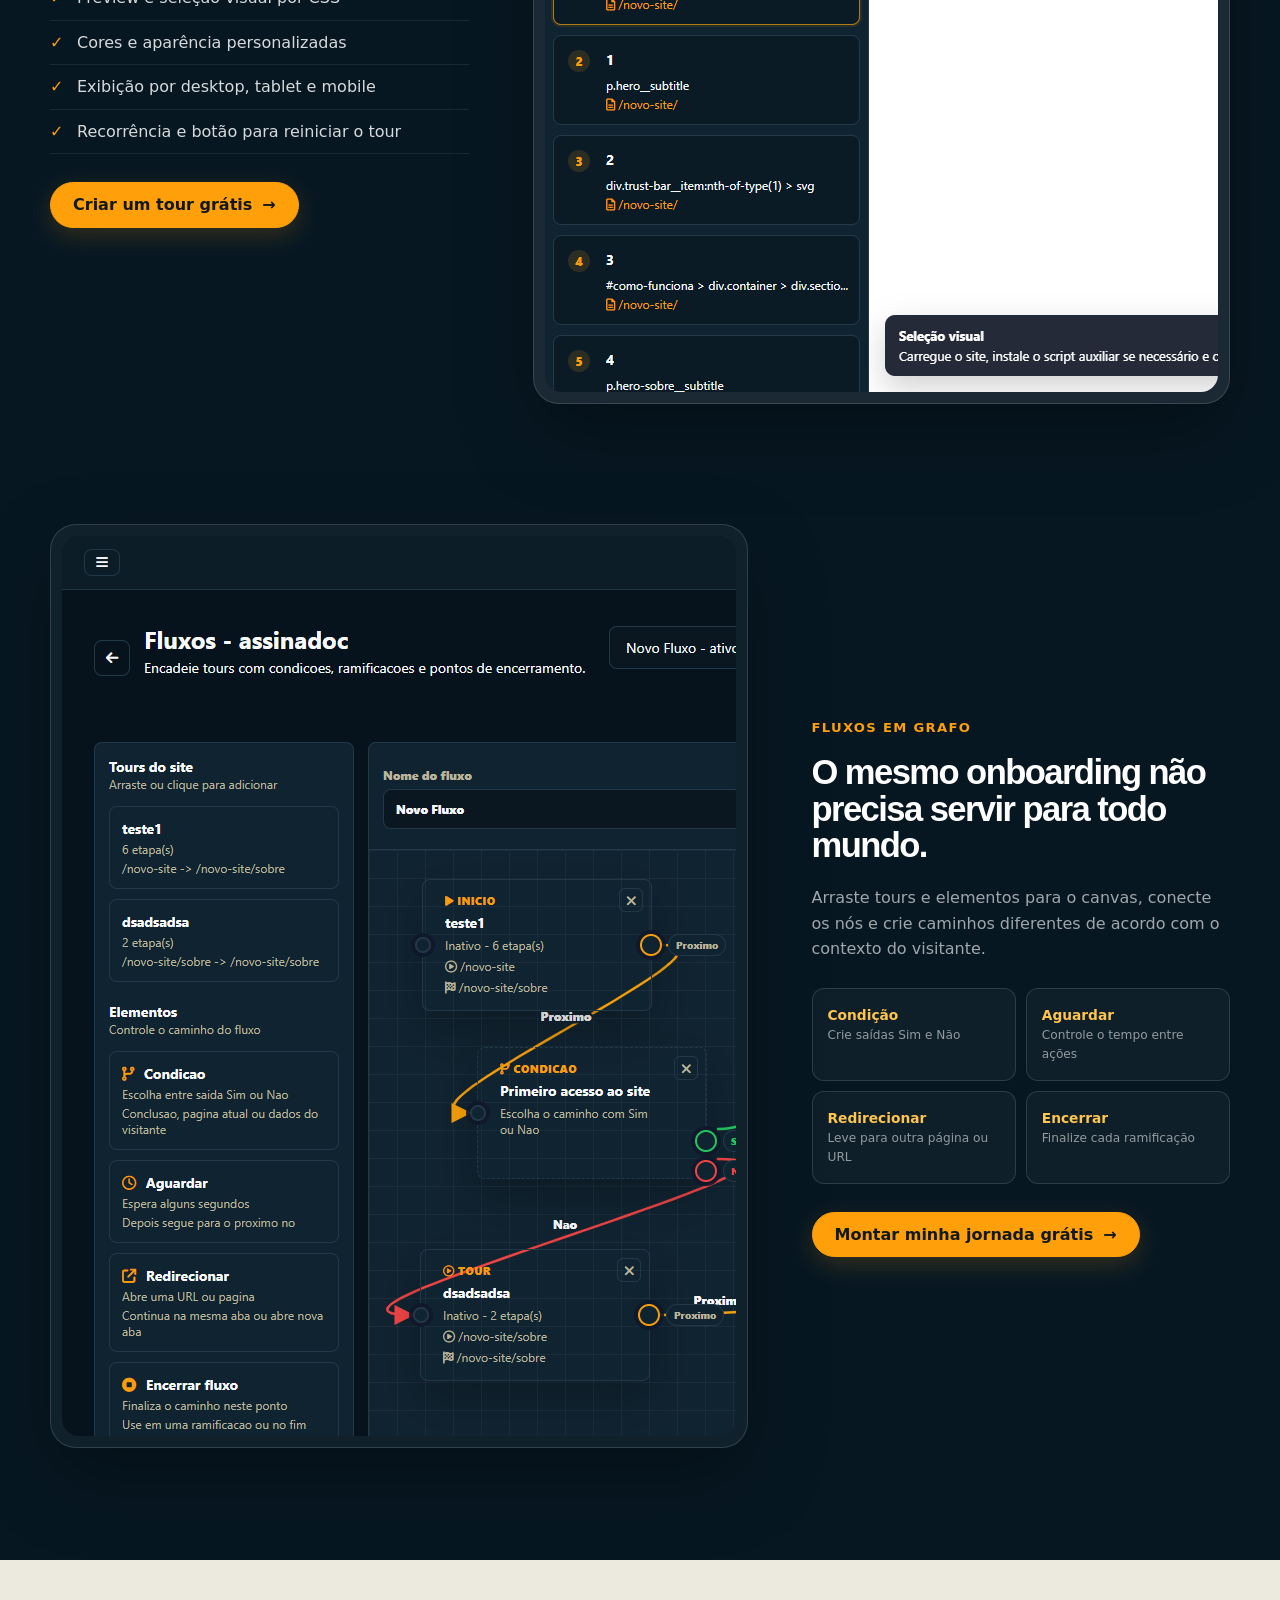
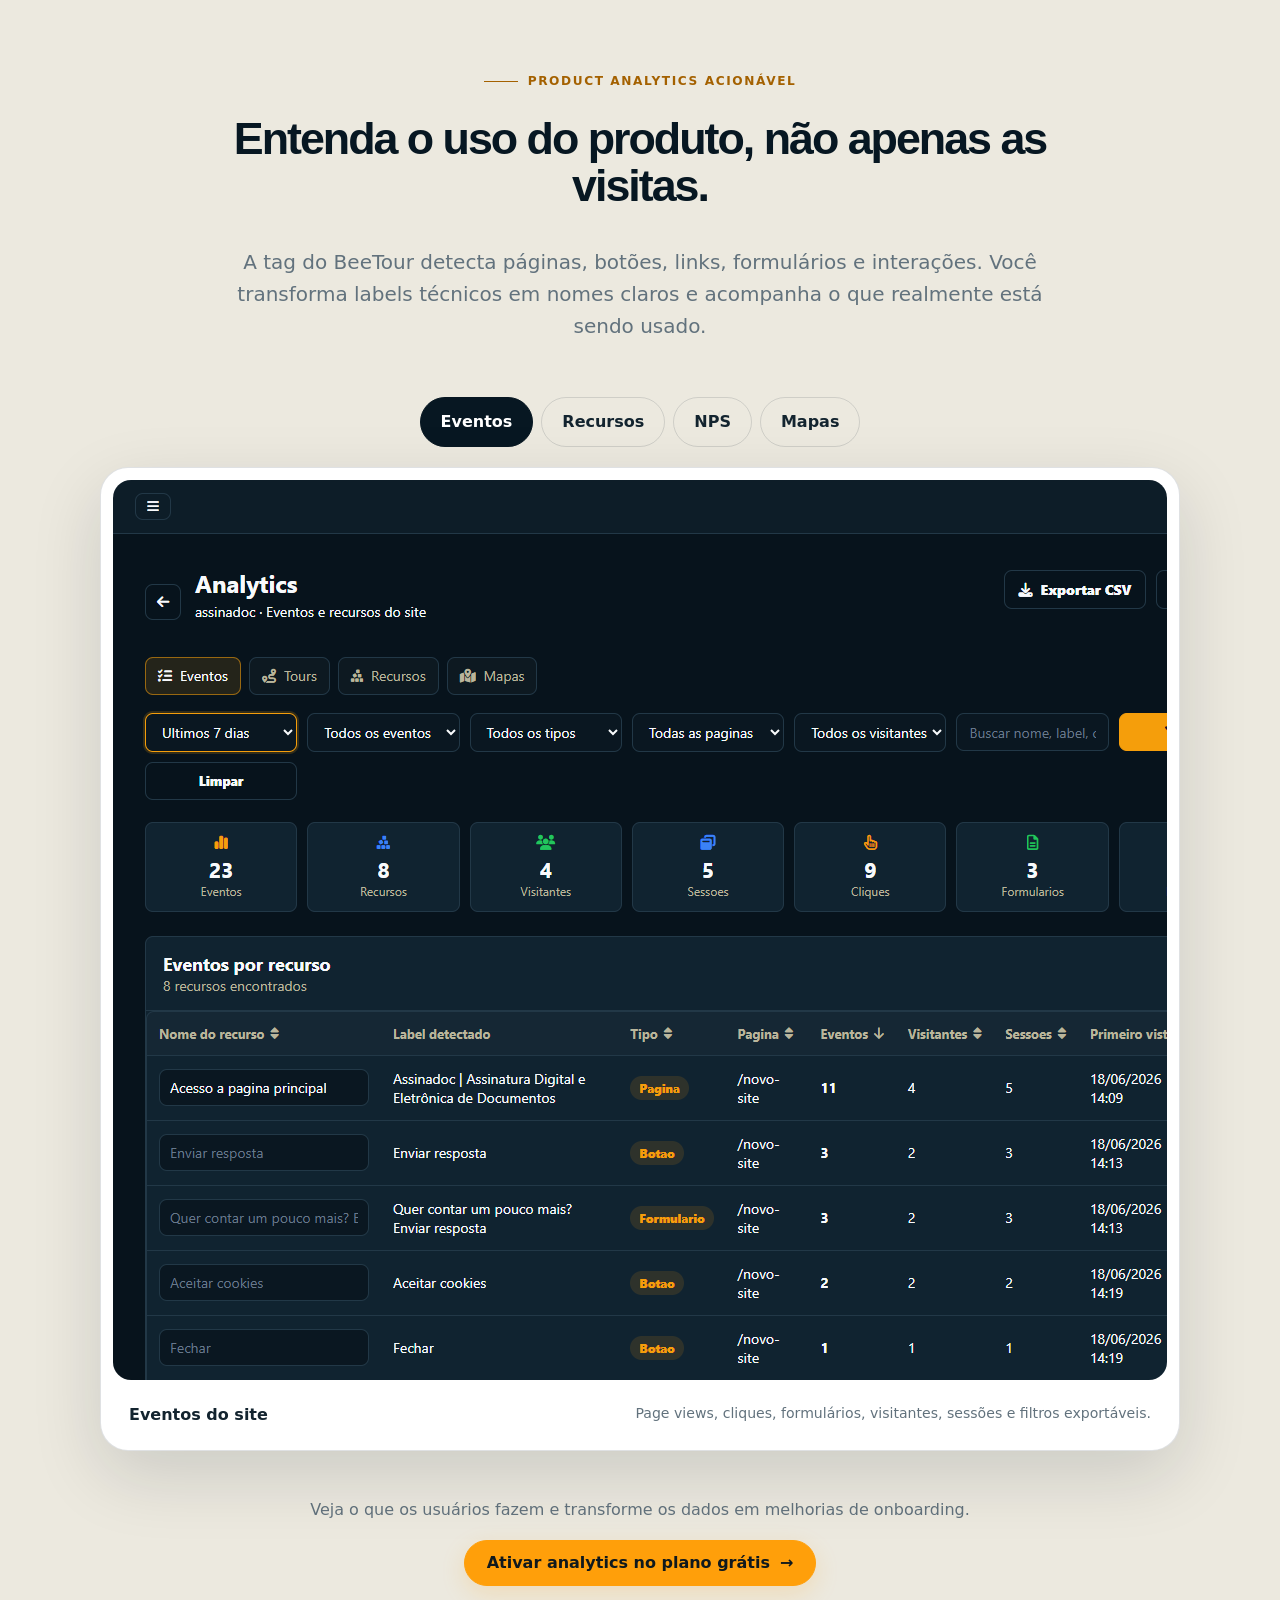
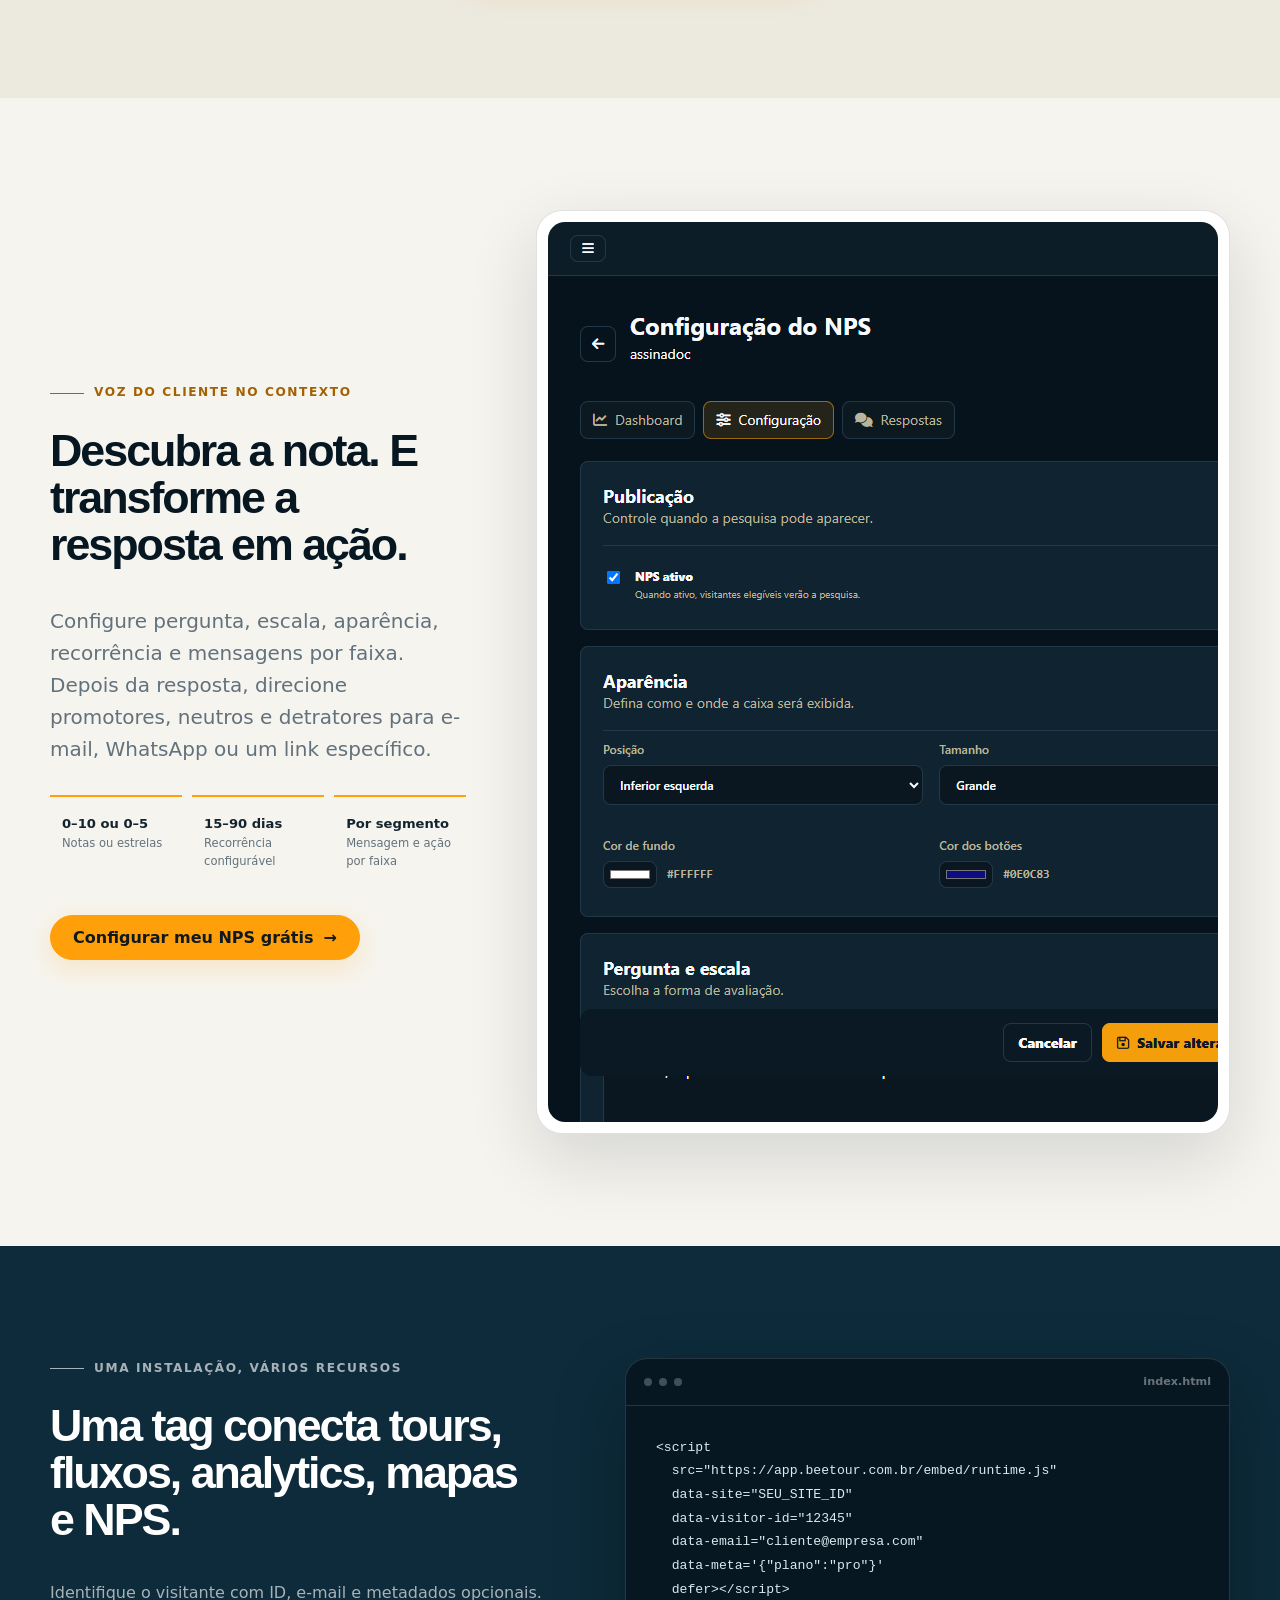
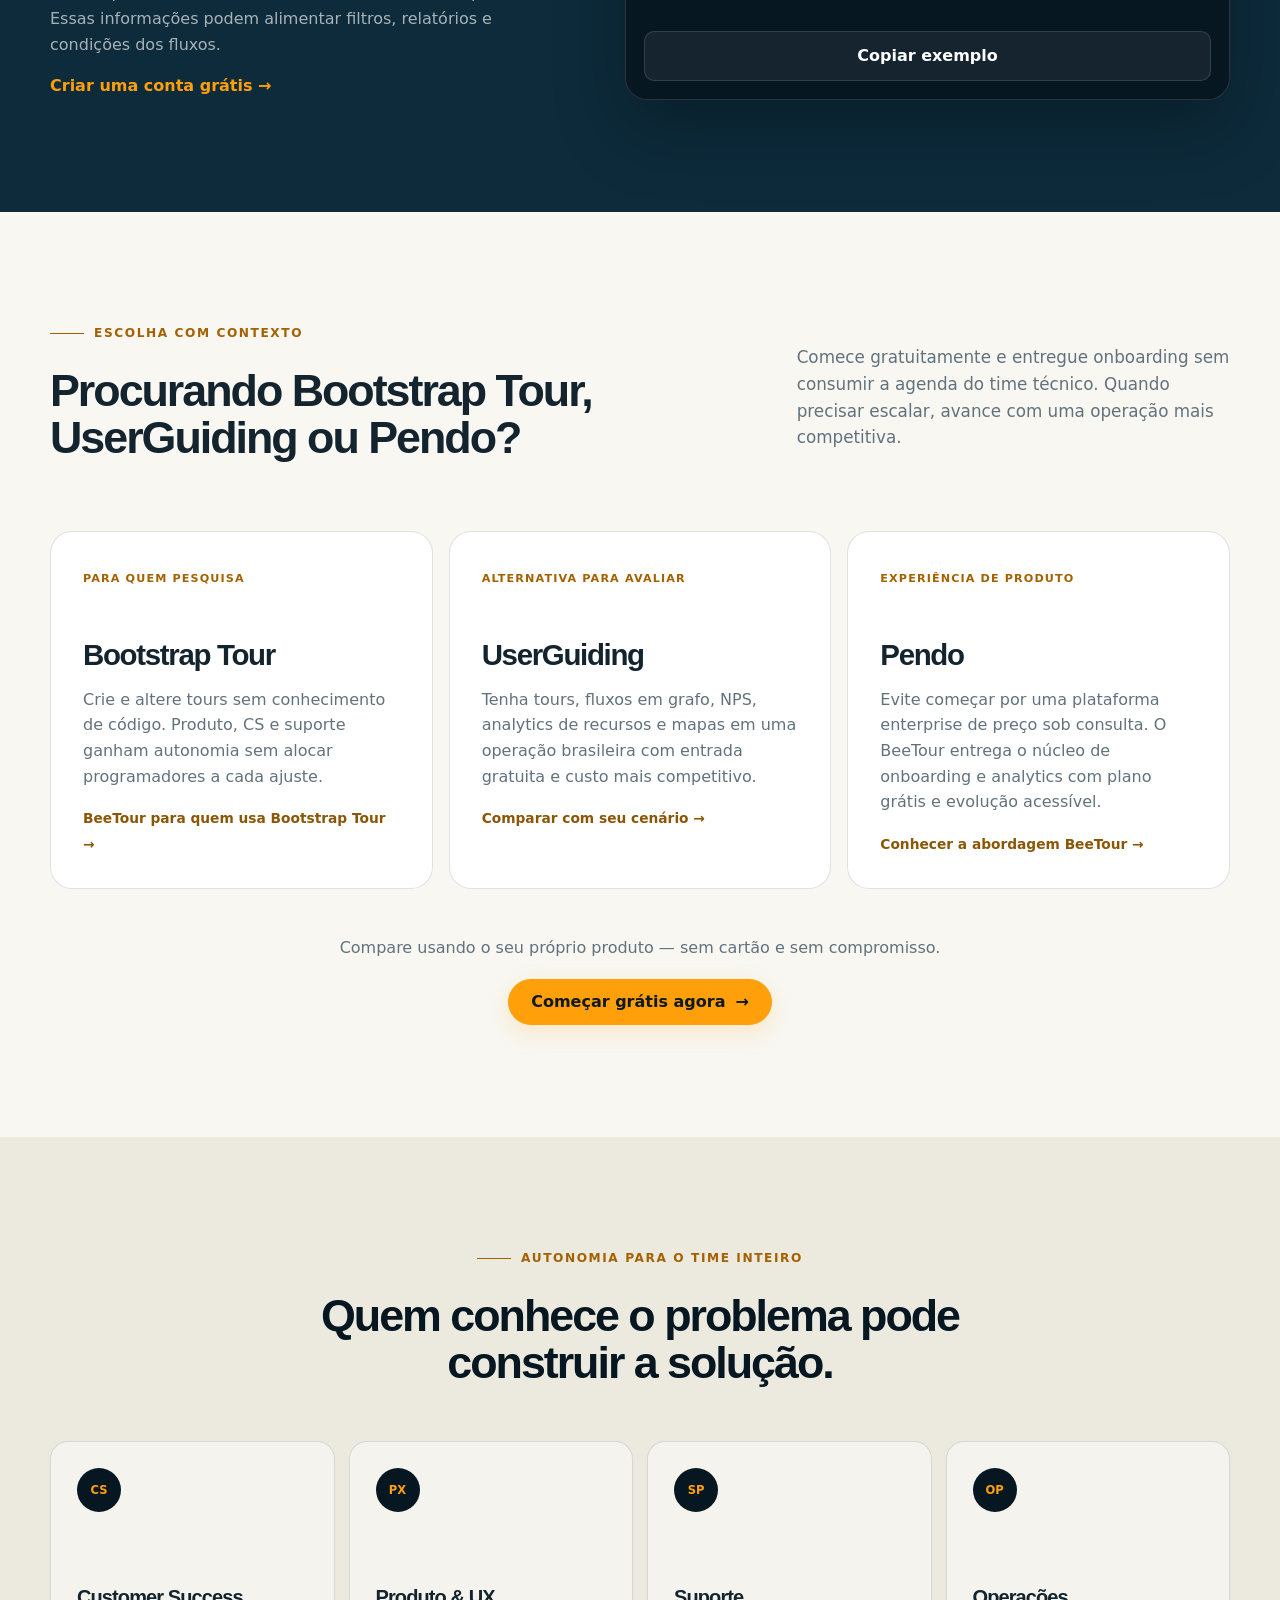
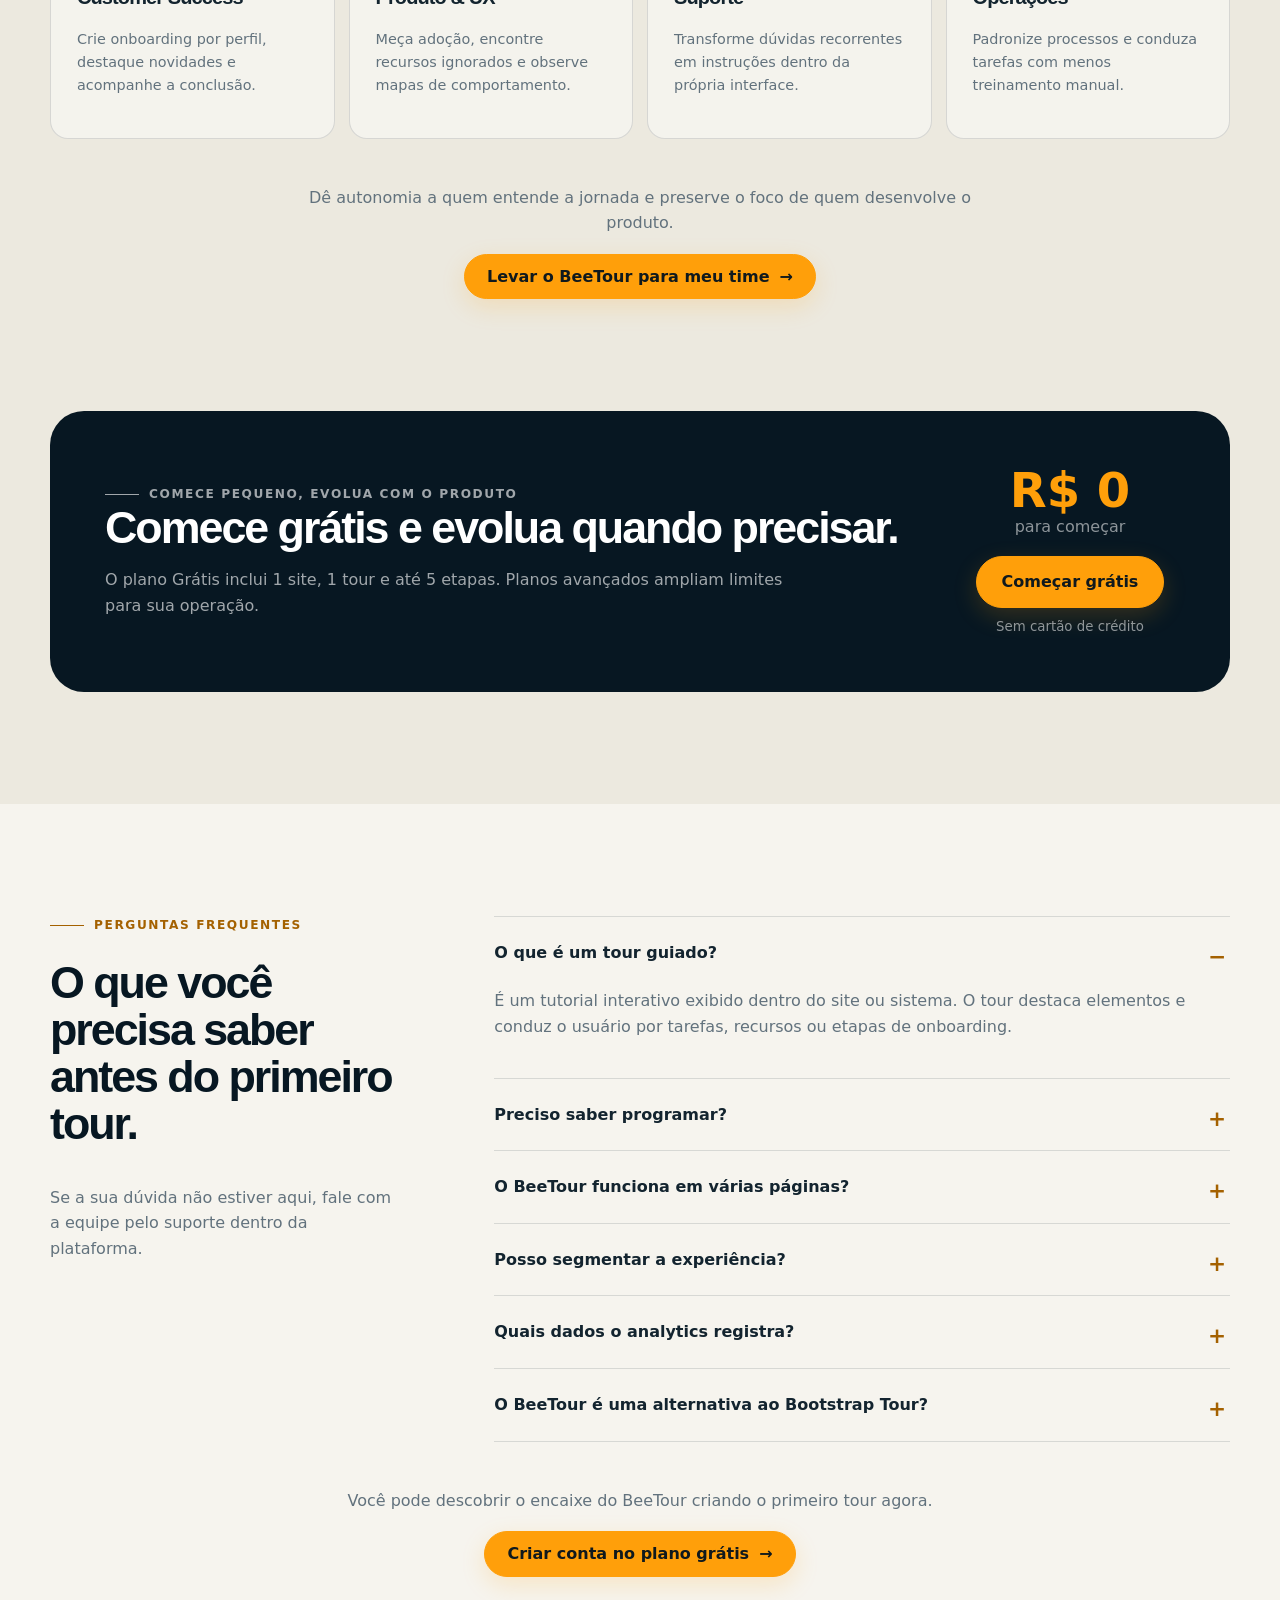
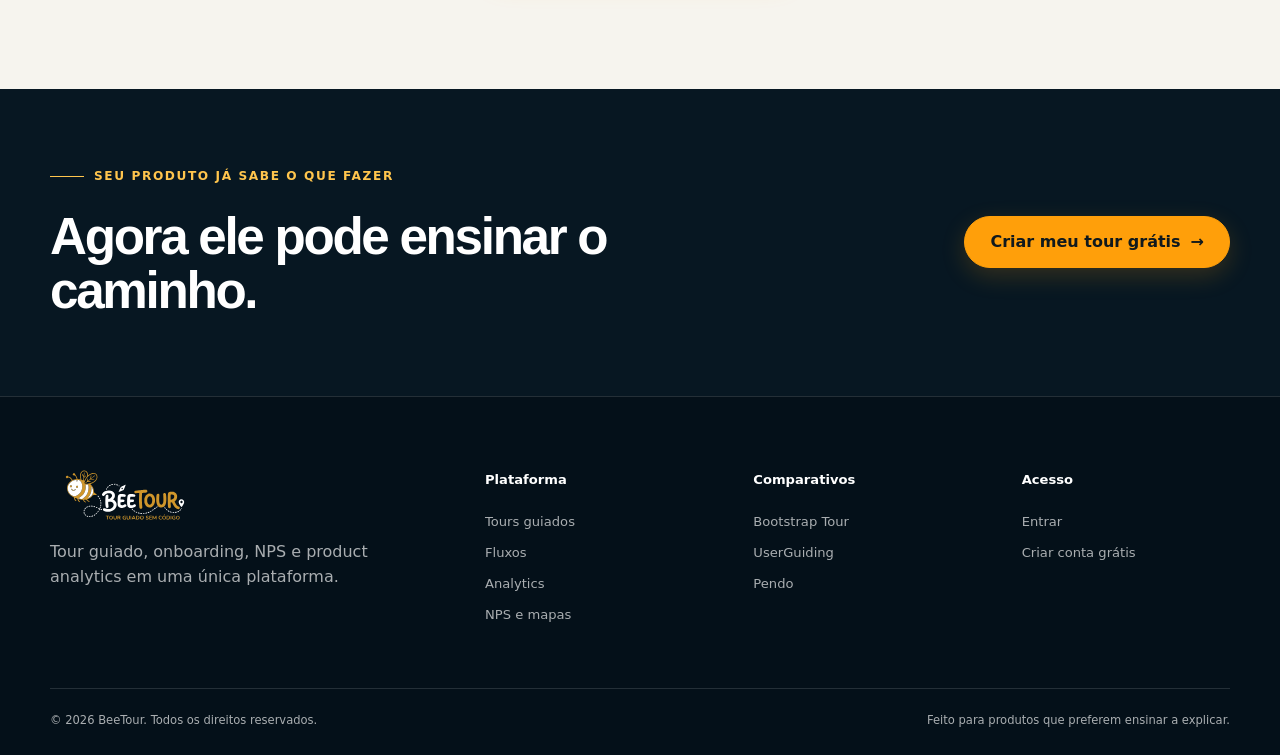
==== commit 0713aa57: "Site 2.0" ====
--- a/index.html
+++ b/index.html
@@ -1,596 +1,560 @@
-<!DOCTYPE html>
-<html lang="pt-BR">
-<head>
-  <meta charset="UTF-8" />
-  <meta name="viewport" content="width=device-width, initial-scale=1.0" />
-  <title>BeeTour — Tours guiados sem código para o seu SaaS</title>
-  <meta name="description" content="Crie tours guiados profissionais em 15 minutos, sem código. Aumente ativação, reduza churn e libere seu time de devs. Plano grátis para sempre." />
-  <meta name="theme-color" content="#FFA41B" />
-
-  <!-- Open Graph -->
-  <meta property="og:title" content="BeeTour — Tours guiados sem código para o seu SaaS" />
-  <meta property="og:description" content="Crie tours guiados profissionais em 15 minutos, sem código. Plano grátis disponível." />
-  <meta property="og:type" content="website" />
-
-  <!-- Bootstrap 5 -->
-  <link href="https://cdn.jsdelivr.net/npm/bootstrap@5.3.3/dist/css/bootstrap.min.css" rel="stylesheet" />
-  <!-- Bootstrap Icons -->
-  <link rel="stylesheet" href="https://cdn.jsdelivr.net/npm/bootstrap-icons@1.11.3/font/bootstrap-icons.css" />
-  <!-- Google Fonts -->
-  <link rel="preconnect" href="https://fonts.googleapis.com" />
-  <link rel="preconnect" href="https://fonts.gstatic.com" crossorigin />
-  <link href="https://fonts.googleapis.com/css2?family=Plus+Jakarta+Sans:wght@400;500;600;700;800&family=Inter:wght@400;500;600;700&display=swap" rel="stylesheet" />
-
-  <link rel="stylesheet" href="styles.css" />
-  <link rel="icon" type="image/svg+xml" href="icone-hor-escuro.svg" />
-
-  <!-- <script src="https://fomowosdjdbmmvomvbaq.supabase.co/functions/v1/serve-tour-runtime" data-tour-id="f83fe935-23a2-4d97-8e7c-4f95b0d1dd90" data-api="https://fomowosdjdbmmvomvbaq.supabase.co/functions/v1/get-tour?id=f83fe935-23a2-4d97-8e7c-4f95b0d1dd90" defer></script> -->
-  
-  
-  <!-- JSON-LD -->
-  <script type="application/ld+json">
-  {
-    "@context": "https://schema.org",
-    "@type": "SoftwareApplication",
-    "name": "BeeTour",
-    "applicationCategory": "BusinessApplication",
-    "operatingSystem": "Web",
-    "offers": [
-      {"@type":"Offer","name":"Free","price":"0","priceCurrency":"BRL"},
-      {"@type":"Offer","name":"Start","price":"89.90","priceCurrency":"BRL"},
-      {"@type":"Offer","name":"Full","price":"149.90","priceCurrency":"BRL"}
-    ],
-    "description": "Plataforma no-code de tours guiados para SaaS. Crie onboarding interativo em 15 minutos."
-  }
-  </script>    
-</head>
-<body>
-
-<!-- BeeTour Builder Helper -->
-<!-- <script src="https://fomowosdjdbmmvomvbaq.supabase.co/functions/v1/serve-builder-helper" async></script> -->
-  <script src="https://fomowosdjdbmmvomvbaq.supabase.co/functions/v1/serve-tour-runtime" data-tour-id="f83fe935-23a2-4d97-8e7c-4f95b0d1dd90" data-api="https://fomowosdjdbmmvomvbaq.supabase.co/functions/v1/get-tour?id=f83fe935-23a2-4d97-8e7c-4f95b0d1dd90" defer></script>
-  
-  <!-- NAVBAR -->
-  <nav class="navbar navbar-expand-lg fixed-top bt-nav">
-    <div class="container">
-      <a class="navbar-brand d-flex align-items-center gap-2" href="#">
-        <img src="icone-hor-escuro.svg" alt="BeeTour" class="bt-logo" style="height: 70px !important;" />
-      </a>
-      <button class="navbar-toggler border-0" type="button" data-bs-toggle="collapse" data-bs-target="#navMain" aria-label="Abrir menu">
-        <i class="bi bi-list fs-2"></i>
-      </button>
-      <div class="collapse navbar-collapse" id="navMain">
-        <ul class="navbar-nav mx-auto gap-lg-4">
-          <li class="nav-item"><a class="nav-link" href="#funcionalidades">Funcionalidades</a></li>
-          <li class="nav-item"><a class="nav-link" href="#resultados">Resultados</a></li>
-          <li class="nav-item"><a class="nav-link" href="#planos">Planos</a></li>
-          <li class="nav-item"><a class="nav-link" href="#faq">FAQ</a></li>
-        </ul>
-        <a href="https://app.beetour.com.br/" class="btn btn-bee btn-bee-primary">Começar Grátis</a>
-      </div>
-    </div>
-  </nav>
-
-  <!-- HERO -->
-  <header class="bt-hero">
-    <div class="bt-hero-bg" aria-hidden="true"></div>
-    <div class="container position-relative">
-      <div class="row align-items-center g-5">
-        <div class="col-lg-6">
-          <span class="bt-pill bt-pill-soft mb-4">
-            <i class="bi bi-stars"></i> 100% No-Code · Pronto em 15 minutos
-          </span>
-          <h1 class="bt-h1 mb-4">
-            Tour guiado para seu SaaS <span class="bt-accent">sem código</span>
-          </h1>
-          <p class="bt-lead mb-4">
-            Crie tours guiados profissionais em minutos. Sem depender do seu time de desenvolvimento.
-            Suporte, comercial e testes trabalham de forma autônoma.
-          </p>
-
-          <div class="d-flex flex-wrap gap-2 mb-4">
-            <span class="bt-chip"><i class="bi bi-clock"></i> 15 min para configurar</span>
-            <span class="bt-chip"><i class="bi bi-code-slash"></i> 1 linha de código</span>
-          </div>
-
-          <div class="d-flex flex-wrap gap-3">
-            <a href="#planos" class="btn btn-bee btn-bee-primary btn-lg">
-              Começar Grátis <i class="bi bi-arrow-right ms-1"></i>
-            </a>
-            <a href="#demo" class="btn btn-bee btn-bee-outline btn-lg">
-              <i class="bi bi-play-circle"></i> Ver Demo
-            </a>
-          </div>
-
-          <p class="bt-fineprint mt-3 mb-0">
-            ✓ Plano grátis para sempre &nbsp;·&nbsp; ✓ Sem cartão de crédito &nbsp;·&nbsp; ✓ Cancele quando quiser
-          </p>
-        </div>
-
-        <div class="col-lg-6">
-          <div class="bt-hero-card">
-            <div class="bt-floating bt-floating-tl">
-              <i class="bi bi-check-circle-fill text-success"></i> Tour publicado!
-            </div>
-            <div class="bt-floating bt-floating-br">
-              <span class="bt-floating-icon"><i class="bi bi-bullseye"></i></span>
-              <div>
-                <strong>+25%</strong>
-                <small class="d-block">Ativação</small>
-              </div>
-            </div>
-
-            <!-- Placeholder do screenshot -->
-            <div class="bt-screenshot-placeholder" data-screenshot="editor-visual">
-              <div class="bt-play"><i class="bi bi-play-fill"></i></div>
-              <div class="bt-screenshot-label">Screenshot do Editor Visual</div>
-              <div class="bt-screenshot-sublabel">Tour sendo criado visualmente</div>
-            </div>
-          </div>
-        </div>
-      </div>
-    </div>
-  </header>
-
-  <!-- PROBLEMA -->
-  <section class="bt-section">
-    <div class="container">
-      <div class="text-center mb-5">
-        <span class="bt-pill bt-pill-danger mb-3">
-          <i class="bi bi-exclamation-triangle"></i> O Problema
-        </span>
-        <h2 class="bt-h2">Seu SaaS está perdendo usuários</h2>
-        <p class="bt-lead mx-auto" style="max-width: 720px;">
-          Experiências ruins de onboarding levam à perda de clientes e aumento do churn.
-          E seu time de devs está ocupado demais para resolver isso.
-        </p>
-      </div>
-
-      <div class="row g-4">
-        <div class="col-md-4">
-          <div class="bt-stat-card bt-stat-danger">
-            <div class="bt-stat-icon"><i class="bi bi-graph-down-arrow"></i></div>
-            <div class="bt-stat-num">40-60%</div>
-            <p>dos usuários abandonam o produto após o cadastro</p>
-          </div>
-        </div>
-        <div class="col-md-4">
-          <div class="bt-stat-card bt-stat-warning">
-            <div class="bt-stat-icon"><i class="bi bi-people"></i></div>
-            <div class="bt-stat-num">Time Dev</div>
-            <p>sobrecarregado com backlog extenso</p>
-          </div>
-        </div>
-        <div class="col-md-4">
-          <div class="bt-stat-card bt-stat-soft">
-            <div class="bt-stat-icon"><i class="bi bi-clock-history"></i></div>
-            <div class="bt-stat-num">Semanas</div>
-            <p>para implementar um simples tutorial</p>
-          </div>
-        </div>
-      </div>
-    </div>
-  </section>
-
-  <!-- SOLUÇÃO -->
-  <section class="bt-section bt-solution-wrap">
-    <div class="container">
-      <div class="bt-solution-card">
-        <div class="text-center">
-          <span class="bt-pill bt-pill-light mb-3">
-            🐝 A Solução
-          </span>
-          <h2 class="bt-h2 text-white">Com o BeeTour, qualquer pessoa do seu time cria tours guiados</h2>
-          <p class="bt-lead text-white-70 mx-auto" style="max-width: 760px;">
-            Suporte, comercial, produto ou testes. Em 15 minutos, seu guia está pronto e funcionando.
-            Basta copiar e colar uma linha de código.
-          </p>
-        </div>
-
-        <div class="row g-3 mt-4">
-          <div class="col-md-4">
-            <div class="bt-mini-card">
-              <i class="bi bi-mouse2"></i>
-              <strong>Editor visual</strong>
-              <span>Arraste e solte, sem código</span>
-            </div>
-          </div>
-          <div class="col-md-4">
-            <div class="bt-mini-card">
-              <i class="bi bi-lightning-charge"></i>
-              <strong>15 minutos</strong>
-              <span>Do zero ao tour publicado</span>
-            </div>
-          </div>
-          <div class="col-md-4">
-            <div class="bt-mini-card">
-              <i class="bi bi-code-square"></i>
-              <strong>1 linha de código</strong>
-              <span>Cole no &lt;head&gt; e pronto</span>
-            </div>
-          </div>
-        </div>
-      </div>
-    </div>
-  </section>
-
-  <!-- FUNCIONALIDADES -->
-  <section class="bt-section" id="funcionalidades">
-    <div class="container">
-      <div class="text-center mb-5">
-        <span class="bt-pill bt-pill-soft mb-3"><i class="bi bi-lightning-charge-fill"></i> Funcionalidades</span>
-        <h2 class="bt-h2">Tudo que você precisa para guiar seus usuários</h2>
-        <p class="bt-lead mx-auto" style="max-width: 720px;">
-          Do editor visual às análises avançadas, o BeeTour oferece um kit completo
-          para criar experiências de onboarding incríveis.
-        </p>
-      </div>
-
-      <div class="row g-4">
-        <!-- 1 Métricas -->
-        <div class="col-md-6 col-lg-4">
-          <article class="bt-feature-card">
-            <div class="bt-feature-screenshot" data-screenshot="metricas">
-              <i class="bi bi-bar-chart-line"></i>
-              <span class="bt-screenshot-label">Dashboard de Métricas</span>
-              <span class="bt-screenshot-sublabel">Gráficos de engajamento e retenção</span>
-            </div>
-            <div class="bt-feature-body">
-              <div class="bt-feature-icon"><i class="bi bi-graph-up-arrow"></i></div>
-              <h3>Métricas e Análises</h3>
-              <p>Acompanhe retenção, engajamento e onde os usuários abandonam o tour. Dados para otimizar continuamente.</p>
-            </div>
-          </article>
-        </div>
-
-        <!-- 2 Editor visual -->
-        <div class="col-md-6 col-lg-4">
-          <article class="bt-feature-card">
-            <div class="bt-feature-screenshot" data-screenshot="editor">
-              <i class="bi bi-cursor"></i>
-              <span class="bt-screenshot-label">Editor Visual</span>
-              <span class="bt-screenshot-sublabel">Interface drag-and-drop</span>
-            </div>
-            <div class="bt-feature-body">
-              <div class="bt-feature-icon"><i class="bi bi-magic"></i></div>
-              <h3>Editor Visual No-Code</h3>
-              <p>Crie tours arrastando e soltando. Sem precisar saber programar. Qualquer pessoa do time pode usar.</p>
-            </div>
-          </article>
-        </div>
-
-        <!-- 3 Múltiplos sites -->
-        <div class="col-md-6 col-lg-4">
-          <article class="bt-feature-card">
-            <div class="bt-feature-screenshot" data-screenshot="projetos">
-              <i class="bi bi-stack"></i>
-              <span class="bt-screenshot-label">Gerenciador de Projetos</span>
-              <span class="bt-screenshot-sublabel">Lista de sites e tours</span>
-            </div>
-            <div class="bt-feature-body">
-              <div class="bt-feature-icon"><i class="bi bi-grid-3x3-gap"></i></div>
-              <h3>Múltiplos Sites e Tours</h3>
-              <p>Gerencie vários produtos e tours em um só lugar. Organize por projeto, cliente ou equipe.</p>
-            </div>
-          </article>
-        </div>
-
-        <!-- 4 Conectar páginas -->
-        <div class="col-md-6 col-lg-4">
-          <article class="bt-feature-card">
-            <div class="bt-feature-screenshot" data-screenshot="conectar">
-              <i class="bi bi-diagram-3"></i>
-              <span class="bt-screenshot-label">Tours Conectados</span>
-              <span class="bt-screenshot-sublabel">Navegue entre páginas</span>
-            </div>
-            <div class="bt-feature-body">
-              <div class="bt-feature-icon"><i class="bi bi-link-45deg"></i></div>
-              <h3>Tours Multi-Página</h3>
-              <p>Conecte tours e leve o usuário entre páginas diversas do seu produto, sem perder o contexto.</p>
-            </div>
-          </article>
-        </div>
-
-        <!-- 5 Mídia rica -->
-        <div class="col-md-6 col-lg-4">
-          <article class="bt-feature-card">
-            <div class="bt-feature-screenshot" data-screenshot="midia">
-              <i class="bi bi-camera-video"></i>
-              <span class="bt-screenshot-label">Mídia Rica</span>
-              <span class="bt-screenshot-sublabel">Vídeos e imagens nos passos</span>
-            </div>
-            <div class="bt-feature-body">
-              <div class="bt-feature-icon"><i class="bi bi-images"></i></div>
-              <h3>Tours Ricos com Mídia</h3>
-              <p>Adicione vídeos, imagens e GIFs aos passos do tour. Ensine fazendo, com clareza visual total.</p>
-            </div>
-          </article>
-        </div>
-
-        <!-- 6 Cliques em elementos -->
-        <div class="col-md-6 col-lg-4">
-          <article class="bt-feature-card">
-            <div class="bt-feature-screenshot" data-screenshot="acoes">
-              <i class="bi bi-hand-index-thumb"></i>
-              <span class="bt-screenshot-label">Ações Interativas</span>
-              <span class="bt-screenshot-sublabel">Cliques em botões e elementos</span>
-            </div>
-            <div class="bt-feature-body">
-              <div class="bt-feature-icon"><i class="bi bi-hand-index"></i></div>
-              <h3>Ações em Elementos</h3>
-              <p>Configure cliques em botões e elementos da página. O usuário aprende interagindo de verdade.</p>
-            </div>
-          </article>
-        </div>
-      </div>
-    </div>
-  </section>
-
-  <!-- RESULTADOS -->
-  <section class="bt-section bt-section-dark" id="resultados">
-    <div class="container">
-      <div class="text-center mb-5">
-        <span class="bt-pill bt-pill-success mb-3">
-          <i class="bi bi-graph-up"></i> Resultados Comprovados
-        </span>
-        <h2 class="bt-h2 text-white">Números que falam por si</h2>
-        <p class="bt-lead text-white-70 mx-auto" style="max-width: 720px;">
-          Tours guiados transformam métricas de negócio. Veja o impacto real em
-          empresas que implementaram soluções de onboarding interativo.
-        </p>
-      </div>
-
-      <div class="row g-4">
-        <div class="col-6 col-lg-3">
-          <div class="bt-result-card">
-            <div class="bt-result-icon bg-success-soft"><i class="bi bi-graph-up-arrow"></i></div>
-            <div class="bt-result-num bt-text-yellow">+550%</div>
-            <strong>Conversão Trial-to-Paid</strong>
-            <p>Aumento médio na conversão de usuários teste para pagantes</p>
-          </div>
-        </div>
-        <div class="col-6 col-lg-3">
-          <div class="bt-result-card">
-            <div class="bt-result-icon bg-warning-soft"><i class="bi bi-people-fill"></i></div>
-            <div class="bt-result-num bt-text-yellow">+25%</div>
-            <strong>Taxa de Ativação</strong>
-            <p>Mais usuários completam o onboarding e usam o produto</p>
-          </div>
-        </div>
-        <div class="col-6 col-lg-3">
-          <div class="bt-result-card">
-            <div class="bt-result-icon bg-info-soft"><i class="bi bi-headset"></i></div>
-            <div class="bt-result-num bt-text-yellow">−80%</div>
-            <strong>Chamadas de Demo</strong>
-            <p>Redução drástica no volume de demonstrações necessárias</p>
-          </div>
-        </div>
-        <div class="col-6 col-lg-3">
-          <div class="bt-result-card">
-            <div class="bt-result-icon bg-purple-soft"><i class="bi bi-lightning-charge-fill"></i></div>
-            <div class="bt-result-num bt-text-yellow">−95%</div>
-            <strong>Tempo de Criação</strong>
-            <p>Reduza semanas de desenvolvimento para minutos</p>
-          </div>
-        </div>
-      </div>
-
-      <div class="row g-3 mt-4">
-        <div class="col-md-4">
-          <div class="bt-side-stat">
-            <span class="bt-side-num">−60%</span>
-            <span>Tempo de resolução de suporte</span>
-          </div>
-        </div>
-        <div class="col-md-4">
-          <div class="bt-side-stat">
-            <span class="bt-side-num">+40%</span>
-            <span>Oportunidades de Upsell</span>
-          </div>
-        </div>
-        <div class="col-md-4">
-          <div class="bt-side-stat">
-            <span class="bt-side-num">15 min</span>
-            <span>Para criar e publicar um tour</span>
-          </div>
-        </div>
-      </div>
-
-      <div class="text-center mt-5">
-        <a href="https://app.beetour.com.br/" class="btn btn-bee btn-bee-primary btn-lg">
-          Quero esses resultados <i class="bi bi-arrow-right ms-1"></i>
-        </a>
-      </div>
-    </div>
-  </section>
-
-  <!-- COMO FUNCIONA -->
-  <section class="bt-section" id="demo">
-    <div class="container">
-      <div class="text-center mb-5">
-        <span class="bt-pill bt-pill-soft mb-3"><i class="bi bi-list-ol"></i> Como funciona</span>
-        <h2 class="bt-h2">Em 3 passos seu tour está no ar</h2>
-      </div>
-
-      <div class="row g-4">
-        <div class="col-md-4">
-          <div class="bt-step-card">
-            <div class="bt-step-num">1</div>
-            <h4>Crie no editor visual</h4>
-            <p>Arraste, solte e configure cada passo do tour direto na sua tela. Sem código.</p>
-          </div>
-        </div>
-        <div class="col-md-4">
-          <div class="bt-step-card">
-            <div class="bt-step-num">2</div>
-            <h4>Cole 1 linha no seu site</h4>
-            <p>Adicione o snippet do BeeTour no &lt;head&gt; e seu produto está conectado.</p>
-            <pre class="bt-snippet"><code>&lt;script src="https://cdn.beetour.io/loader.js" data-site="seu-id"&gt;&lt;/script&gt;</code></pre>
-          </div>
-        </div>
-        <div class="col-md-4">
-          <div class="bt-step-card">
-            <div class="bt-step-num">3</div>
-            <h4>Publique e meça</h4>
-            <p>Acompanhe métricas de retenção e engajamento e otimize continuamente.</p>
-          </div>
-        </div>
-      </div>
-    </div>
-  </section>
-
-  <!-- PLANOS -->
-  <section class="bt-section bt-pricing-wrap" id="planos">
-    <div class="container">
-      <div class="text-center mb-5">
-        <span class="bt-pill bt-pill-soft mb-3"><i class="bi bi-tag"></i> Planos</span>
-        <h2 class="bt-h2">Comece grátis. Cresça quando quiser.</h2>
-        <p class="bt-lead mx-auto" style="max-width: 640px;">
-          Todos os planos incluem acesso completo aos recursos. Sem cartão de crédito.
-        </p>
-      </div>
-
-      <div class="row g-4 justify-content-center">
-        <!-- FREE -->
-        <div class="col-md-6 col-lg-4">
-          <div class="bt-plan">
-            <div class="bt-plan-head">
-              <h3>Free</h3>
-              <p>Ideal para começar e testar tudo</p>
-            </div>
-            <div class="bt-plan-price">
-              <span class="bt-plan-currency">R$</span>
-              <span class="bt-plan-value">0</span>
-              <span class="bt-plan-period">/mês</span>
-            </div>
-            <ul class="bt-plan-features">
-              <li><i class="bi bi-check2"></i> 1 site</li>
-              <li><i class="bi bi-check2"></i> 2 tours</li>
-              <li><i class="bi bi-check2"></i> Até 5 passos por tour</li>
-              <li><i class="bi bi-check2"></i> Editor visual completo</li>
-              <li><i class="bi bi-check2"></i> Métricas e analytics</li>
-              <li><i class="bi bi-check2"></i> Mídia rica (vídeos e imagens)</li>
-            </ul>
-            <a href="https://app.beetour.com.br/" class="btn btn-bee btn-bee-outline w-100">Começar Grátis</a>
-          </div>
-        </div>
-
-        <!-- START -->
-        <div class="col-md-6 col-lg-4">
-          <div class="bt-plan bt-plan-featured">
-            <span class="bt-plan-badge">Mais popular</span>
-            <div class="bt-plan-head">
-              <h3>Start</h3>
-              <p>Para times que estão escalando</p>
-            </div>
-            <div class="bt-plan-price">
-              <span class="bt-plan-currency">R$</span>
-              <span class="bt-plan-value">89,90</span>
-              <span class="bt-plan-period">/mês</span>
-            </div>
-            <ul class="bt-plan-features">
-              <li><i class="bi bi-check2"></i> 2 sites</li>
-              <li><i class="bi bi-check2"></i> 5 tours</li>
-              <li><i class="bi bi-check2"></i> Até 15 passos por tour</li>
-              <li><i class="bi bi-check2"></i> Tudo do Free</li>
-              <li><i class="bi bi-check2"></i> Tours multi-página</li>
-              <li><i class="bi bi-check2"></i> Suporte prioritário</li>
-            </ul>
-            <a href="https://app.beetour.com.br/" class="btn btn-bee btn-bee-primary w-100">Assinar Start</a>
-          </div>
-        </div>
-
-        <!-- FULL -->
-        <div class="col-md-6 col-lg-4">
-          <div class="bt-plan">
-            <div class="bt-plan-head">
-              <h3>Full</h3>
-              <p>Para operações sem limites</p>
-            </div>
-            <div class="bt-plan-price">
-              <span class="bt-plan-currency">R$</span>
-              <span class="bt-plan-value">149,90</span>
-              <span class="bt-plan-period">/mês</span>
-            </div>
-            <ul class="bt-plan-features">
-              <li><i class="bi bi-check2"></i> 5 sites</li>
-              <li><i class="bi bi-check2"></i> Tours <strong>ilimitados</strong></li>
-              <li><i class="bi bi-check2"></i> Passos <strong>ilimitados</strong></li>
-              <li><i class="bi bi-check2"></i> Tudo do Start</li>
-              <li><i class="bi bi-check2"></i> Múltiplos usuários no time</li>
-              <li><i class="bi bi-check2"></i> Suporte dedicado</li>
-            </ul>
-            <a href="https://app.beetour.com.br/" class="btn btn-bee btn-bee-dark w-100">Assinar Full</a>
-          </div>
-        </div>
-      </div>
-    </div>
-  </section>
-
-  <!-- FAQ -->
-  <section class="bt-section" id="faq">
-    <div class="container">
-      <div class="text-center mb-5">
-        <span class="bt-pill bt-pill-soft mb-3"><i class="bi bi-question-circle"></i> FAQ</span>
-        <h2 class="bt-h2">Perguntas frequentes</h2>
-      </div>
-
-      <div class="accordion bt-accordion mx-auto" id="faqAcc" style="max-width: 820px;">
-        <div class="accordion-item">
-          <h3 class="accordion-header"><button class="accordion-button" type="button" data-bs-toggle="collapse" data-bs-target="#q1">Preciso saber programar para usar o BeeTour?</button></h3>
-          <div id="q1" class="accordion-collapse collapse show" data-bs-parent="#faqAcc"><div class="accordion-body">Não. O editor é 100% visual. Qualquer pessoa do seu time — suporte, comercial, produto ou QA — consegue criar e publicar tours sem ajuda do time de devs.</div></div>
-        </div>
-        <div class="accordion-item">
-          <h3 class="accordion-header"><button class="accordion-button collapsed" type="button" data-bs-toggle="collapse" data-bs-target="#q2">Como instalo no meu sistema?</button></h3>
-          <div id="q2" class="accordion-collapse collapse" data-bs-parent="#faqAcc"><div class="accordion-body">Você cola uma linha de script no &lt;head&gt; do seu produto. Pronto — todos os tours que você publicar aparecem automaticamente.</div></div>
-        </div>
-        <div class="accordion-item">
-          <h3 class="accordion-header"><button class="accordion-button collapsed" type="button" data-bs-toggle="collapse" data-bs-target="#q3">O plano grátis tem todos os recursos?</button></h3>
-          <div id="q3" class="accordion-collapse collapse" data-bs-parent="#faqAcc"><div class="accordion-body">Sim. Você tem acesso ao editor completo, métricas e mídia rica. A diferença está nos limites: 1 site e 2 tours de até 5 passos.</div></div>
-        </div>
-        <div class="accordion-item">
-          <h3 class="accordion-header"><button class="accordion-button collapsed" type="button" data-bs-toggle="collapse" data-bs-target="#q4">Posso conectar tours entre páginas diferentes?</button></h3>
-          <div id="q4" class="accordion-collapse collapse" data-bs-parent="#faqAcc"><div class="accordion-body">Sim. Tours podem navegar entre páginas, manter contexto e continuar do passo certo. Ideal para fluxos completos de onboarding.</div></div>
-        </div>
-        <div class="accordion-item">
-          <h3 class="accordion-header"><button class="accordion-button collapsed" type="button" data-bs-toggle="collapse" data-bs-target="#q5">Posso cancelar quando quiser?</button></h3>
-          <div id="q5" class="accordion-collapse collapse" data-bs-parent="#faqAcc"><div class="accordion-body">Sim. Sem fidelidade, sem multa. Cancele a qualquer momento direto no painel.</div></div>
-        </div>
-      </div>
-    </div>
-  </section>
-
-  <!-- CTA FINAL -->
-  <section class="bt-section">
-    <div class="container">
-      <div class="bt-cta-final">
-        <div>
-          <h2 class="bt-h2 mb-2">Pronto para guiar seus usuários ao sucesso?</h2>
-          <p class="mb-0">Comece grátis em 15 minutos. Sem cartão de crédito.</p>
-        </div>
-        <a href="https://app.beetour.com.br/" class="btn btn-bee btn-bee-primary btn-lg">
-          Começar Grátis <i class="bi bi-arrow-right ms-1"></i>
-        </a>
-      </div>
-    </div>
-  </section>
-
-  <!-- FOOTER -->
-  <footer class="bt-footer">
-    <div class="container">
-      <div class="row g-4 align-items-center">
-        <div class="col-md-6">
-          <img src="logo-hor-claro.svg" alt="BeeTour" class="bt-logo mb-2" />
-          <p class="mb-0 small">Tours guiados sem código para o seu SaaS.</p>
-        </div>
-        <div class="col-md-6 text-md-end">
-          <small>© <span id="bt-year"></span> BeeTour. Todos os direitos reservados.</small>
-        </div>
-      </div>
-    </div>
-  </footer>
-
-  <script src="https://cdn.jsdelivr.net/npm/bootstrap@5.3.3/dist/js/bootstrap.bundle.min.js"></script>
-  <script src="script.js"></script>
-</body>
-</html>
+<!doctype html>
+<html lang="pt-BR">
+<head>
+  <meta charset="utf-8">
+  <meta name="viewport" content="width=device-width, initial-scale=1">
+  <title>BeeTour | Tour guiado, onboarding, NPS e product analytics</title>
+  <meta name="description" content="Crie tour guiado e tutorial interativo sem código, conecte jornadas com fluxos condicionais e acompanhe analytics, mapas de calor e NPS no BeeTour.">
+  <meta name="keywords" content="tour guiado, tutorial guiado, onboarding de usuários, product tour, bootstrap tour, user onboarding, analytics de produto, NPS, mapa de calor">
+  <meta name="author" content="BeeTour">
+  <meta name="robots" content="index, follow, max-image-preview:large, max-snippet:-1, max-video-preview:-1">
+  <meta name="theme-color" content="#071722">
+  <link rel="canonical" href="https://beetour.com.br/">
+  <link rel="alternate" hreflang="pt-BR" href="https://beetour.com.br/">
+  <link rel="alternate" hreflang="x-default" href="https://beetour.com.br/">
+  <link rel="icon" href="icone-hor-escuro.svg" type="image/svg+xml">
+  <link rel="preload" href="logo-hor-claro.svg" as="image" type="image/svg+xml">
+  <link rel="preload" href="assets/screenshots/flows.png" as="image" type="image/png">
+  <link rel="stylesheet" href="styles.css">
+
+  <meta property="og:locale" content="pt_BR">
+  <meta property="og:type" content="website">
+  <meta property="og:site_name" content="BeeTour">
+  <meta property="og:title" content="BeeTour | Tour guiado, onboarding, NPS e analytics">
+  <meta property="og:description" content="Guie usuários, automatize jornadas e descubra onde melhorar seu produto — sem depender do time de desenvolvimento para cada mudança.">
+  <meta property="og:url" content="https://beetour.com.br/">
+  <meta property="og:image" content="https://beetour.com.br/assets/screenshots/flows.png">
+  <meta property="og:image:alt" content="Construtor visual de fluxos de onboarding do BeeTour">
+  <meta name="twitter:card" content="summary_large_image">
+  <meta name="twitter:title" content="BeeTour | Tour guiado, onboarding, NPS e analytics">
+  <meta name="twitter:description" content="Uma plataforma para criar tours, conectar jornadas e medir a experiência dentro do seu produto.">
+  <meta name="twitter:image" content="https://beetour.com.br/assets/screenshots/flows.png">
+
+  <script type="application/ld+json">
+  {
+    "@context": "https://schema.org",
+    "@graph": [
+      {
+        "@type": "Organization",
+        "@id": "https://beetour.com.br/#organization",
+        "name": "BeeTour",
+        "url": "https://beetour.com.br/",
+        "logo": "https://beetour.com.br/logo-hor-claro.svg"
+      },
+      {
+        "@type": "WebSite",
+        "@id": "https://beetour.com.br/#website",
+        "url": "https://beetour.com.br/",
+        "name": "BeeTour",
+        "inLanguage": "pt-BR",
+        "publisher": {"@id": "https://beetour.com.br/#organization"}
+      },
+      {
+        "@type": "SoftwareApplication",
+        "@id": "https://beetour.com.br/#software",
+        "name": "BeeTour",
+        "applicationCategory": "BusinessApplication",
+        "applicationSubCategory": "User onboarding e product analytics",
+        "operatingSystem": "Web",
+        "url": "https://beetour.com.br/",
+        "description": "Plataforma para criar tours guiados, tutoriais interativos, fluxos de onboarding, pesquisas NPS, analytics de produto e mapas de calor.",
+        "featureList": [
+          "Editor visual de tours guiados",
+          "Fluxos condicionais em grafo",
+          "Analytics de tours e recursos",
+          "Pesquisas NPS configuráveis",
+          "Mapas de clique, mouse e rolagem",
+          "Segmentação por dispositivo e dados do visitante"
+        ],
+        "offers": {
+          "@type": "Offer",
+          "name": "Plano Grátis",
+          "price": "0",
+          "priceCurrency": "BRL",
+          "availability": "https://schema.org/InStock"
+        },
+        "publisher": {"@id": "https://beetour.com.br/#organization"}
+      },
+      {
+        "@type": "FAQPage",
+        "@id": "https://beetour.com.br/#faq",
+        "mainEntity": [
+          {
+            "@type": "Question",
+            "name": "O que é um tour guiado?",
+            "acceptedAnswer": {"@type": "Answer", "text": "Um tour guiado é um tutorial interativo exibido dentro de um site ou sistema. Ele destaca elementos da interface e conduz o usuário por tarefas, recursos ou etapas de onboarding."}
+          },
+          {
+            "@type": "Question",
+            "name": "O BeeTour substitui o Bootstrap Tour?",
+            "acceptedAnswer": {"@type": "Answer", "text": "O BeeTour atende ao mesmo objetivo de orientar usuários, mas adiciona editor visual, gestão centralizada, fluxos condicionais, analytics, NPS e mapas, sem exigir que cada alteração seja feita diretamente no código da aplicação."}
+          },
+          {
+            "@type": "Question",
+            "name": "Preciso programar para criar um tutorial guiado?",
+            "acceptedAnswer": {"@type": "Answer", "text": "Não. Depois da instalação da tag, as etapas podem ser criadas e editadas visualmente. O BeeTour permite selecionar elementos da página, escrever o conteúdo, adicionar mídia e publicar pelo painel."}
+          },
+          {
+            "@type": "Question",
+            "name": "Posso medir o resultado dos tours?",
+            "acceptedAnswer": {"@type": "Answer", "text": "Sim. O BeeTour registra início, avanço, conclusão, fechamento e abandono, além de permitir filtros por tour, página, visitante e tags."}
+          }
+        ]
+      }
+    ]
+  }
+  </script>
+</head>
+<body>
+  <a class="skip-link" href="#conteudo">Ir para o conteúdo</a>
+
+  <header class="site-header" data-header>
+    <div class="container nav-wrap">
+      <a class="brand" href="#inicio" aria-label="BeeTour, início">
+        <img src="logo-hor-claro.svg" width="174" height="52" alt="BeeTour">
+      </a>
+      <button class="menu-toggle" type="button" aria-expanded="false" aria-controls="main-nav" data-menu-toggle>
+        <span></span><span></span><span></span>
+        <span class="sr-only">Abrir menu</span>
+      </button>
+      <nav class="main-nav" id="main-nav" aria-label="Navegação principal" data-menu>
+        <a href="#plataforma">Plataforma</a>
+        <div class="nav-resource-menu" data-resource-menu>
+          <a class="nav-resource-trigger" href="#tour-guiado">Recursos</a>
+          <button class="nav-resource-toggle" type="button" aria-expanded="false" aria-label="Abrir menu de recursos" data-resource-toggle>
+            <span class="nav-resource-arrow" aria-hidden="true">
+              <svg viewBox="0 0 16 16" fill="none" aria-hidden="true">
+                <path d="M3.5 6 8 10.5 12.5 6" stroke="currentColor" stroke-width="1.8" stroke-linecap="round" stroke-linejoin="round"></path>
+              </svg>
+            </span>
+          </button>
+          <div class="resource-mega-menu">
+            <div class="resource-mega-intro">
+              <small>Plataforma completa</small>
+              <strong>Escolha o recurso que quer conhecer</strong>
+              <p>Produto, CS e suporte criam e evoluem a experiência sem ocupar o time de desenvolvimento.</p>
+              <a href="https://app.beetour.com.br/register">Começar no plano grátis →</a>
+            </div>
+            <div class="resource-mega-links">
+              <a href="#tour-guiado">
+                <span class="resource-menu-icon" aria-hidden="true">
+                  <svg viewBox="0 0 24 24" fill="none">
+                    <path d="M7 8.5h10M7 12h7M7 15.5h5" stroke="currentColor" stroke-width="1.7" stroke-linecap="round"></path>
+                    <rect x="4" y="4.5" width="16" height="15" rx="3" stroke="currentColor" stroke-width="1.7"></rect>
+                  </svg>
+                </span>
+                <span><b>Tour guiado</b><small>Editor visual sem código</small></span>
+              </a>
+              <a href="#fluxos">
+                <span class="resource-menu-icon" aria-hidden="true">
+                  <svg viewBox="0 0 24 24" fill="none">
+                    <path d="M7 6.5h5.5a3 3 0 0 1 3 3v.5M17 10.5l-1.8 1.8M17 10.5l1.8 1.8M17 17.5H11.5a3 3 0 0 1-3-3v-.5M7 13.5l-1.8-1.8M7 13.5 8.8 11.7" stroke="currentColor" stroke-width="1.7" stroke-linecap="round" stroke-linejoin="round"></path>
+                  </svg>
+                </span>
+                <span><b>Fluxos</b><small>Jornadas e condições</small></span>
+              </a>
+              <a href="#analytics" data-open-tab="events">
+                <span class="resource-menu-icon" aria-hidden="true">
+                  <svg viewBox="0 0 24 24" fill="none">
+                    <path d="M5 18.5h14M7.5 16v-4M12 16V7.5M16.5 16v-6.5" stroke="currentColor" stroke-width="1.7" stroke-linecap="round"></path>
+                  </svg>
+                </span>
+                <span><b>Analytics</b><small>Eventos e adoção</small></span>
+              </a>
+              <a href="#nps">
+                <span class="resource-menu-icon" aria-hidden="true">
+                  <svg viewBox="0 0 24 24" fill="none">
+                    <path d="m12 5 2.16 4.38 4.84.7-3.5 3.41.83 4.81L12 16.03 7.67 18.3l.83-4.81L5 10.08l4.84-.7L12 5Z" stroke="currentColor" stroke-width="1.7" stroke-linejoin="round"></path>
+                  </svg>
+                </span>
+                <span><b>NPS</b><small>Feedback dentro do produto</small></span>
+              </a>
+              <a href="#analytics" data-open-tab="maps">
+                <span class="resource-menu-icon" aria-hidden="true">
+                  <svg viewBox="0 0 24 24" fill="none">
+                    <path d="M12 19a6 6 0 1 0 0-12 6 6 0 0 0 0 12Zm0 0v-3m0-6V7m5 5h3M4 12h3" stroke="currentColor" stroke-width="1.7" stroke-linecap="round"></path>
+                  </svg>
+                </span>
+                <span><b>Mapas</b><small>Cliques, mouse e rolagem</small></span>
+              </a>
+              <a href="#analytics" data-open-tab="resources">
+                <span class="resource-menu-icon" aria-hidden="true">
+                  <svg viewBox="0 0 24 24" fill="none">
+                    <path d="M7 8h10M7 12h10M7 16h6" stroke="currentColor" stroke-width="1.7" stroke-linecap="round"></path>
+                    <rect x="4.5" y="5" width="15" height="14" rx="3" stroke="currentColor" stroke-width="1.7"></rect>
+                  </svg>
+                </span>
+                <span><b>Recursos usados</b><small>Catálogo de funcionalidades</small></span>
+              </a>
+            </div>
+          </div>
+        </div>
+        <a href="#analytics">Analytics</a>
+        <a href="#comparar">Comparar</a>
+        <a href="#faq">FAQ</a>
+        <a class="button button-small button-ghost" href="https://app.beetour.com.br/login">Entrar</a>
+        <a class="button button-small" href="https://app.beetour.com.br/register">Começar grátis</a>
+      </nav>
+    </div>
+  </header>
+
+  <main id="conteudo">
+    <section class="hero" id="inicio">
+      <div class="hero-glow hero-glow-one"></div>
+      <div class="hero-glow hero-glow-two"></div>
+      <div class="container hero-grid">
+        <div class="hero-copy">
+          <p class="eyebrow"><span></span> Onboarding, adoção e voz do cliente</p>
+          <h1>Transforme seu produto em um <em>guia para o próprio usuário.</em></h1>
+          <p class="hero-lead">Crie tours guiados, conecte jornadas com regras, descubra como cada recurso é usado e colete NPS — tudo no mesmo painel, sem abrir uma nova tarefa para o time de desenvolvimento.</p>
+          <div class="hero-actions">
+            <a class="button button-large" href="https://app.beetour.com.br/register">Criar meu primeiro tour <span aria-hidden="true">→</span></a>
+            <a class="button button-large button-ghost" href="#produto-real">Ver o produto</a>
+          </div>
+          <ul class="hero-proof" aria-label="Benefícios">
+            <li><span>✓</span> Plano grátis</li>
+            <li><span>✓</span> Uma única tag</li>
+            <li><span>✓</span> Sem cartão</li>
+          </ul>
+        </div>
+
+        <div class="hero-visual">
+          <div class="browser-frame">
+            <div class="browser-top">
+              <span></span><span></span><span></span>
+              <div>app.beetour.com.br/fluxos</div>
+            </div>
+            <img src="assets/screenshots/flows.png" width="1190" height="900" alt="Construtor real de fluxos condicionais do BeeTour" fetchpriority="high">
+          </div>
+          <div class="floating-card floating-card-top">
+            <b>Jornadas inteligentes</b>
+            <span>Condições, esperas e redirecionamentos</span>
+          </div>
+          <div class="floating-card floating-card-bottom">
+            <span class="live-dot"></span>
+            <div><b>Sem mockup</b><span>Tela real do produto</span></div>
+          </div>
+        </div>
+      </div>
+    </section>
+
+    <section class="proof-strip" aria-label="Principais capacidades">
+      <div class="container proof-grid">
+        <div><b>Tour guiado</b><span>Editor visual no-code</span></div>
+        <div><b>Fluxos</b><span>Jornadas com ramificações</span></div>
+        <div><b>Analytics</b><span>Eventos, recursos e tours</span></div>
+        <div><b>NPS</b><span>Pesquisa e respostas</span></div>
+        <div><b>Mapas</b><span>Cliques, mouse e rolagem</span></div>
+      </div>
+    </section>
+
+    <section class="section intro-section" id="plataforma">
+      <div class="container narrow center">
+        <p class="eyebrow eyebrow-dark"><span></span> Mais do que product tours</p>
+        <h2>Uma camada de experiência sobre o seu produto</h2>
+        <p class="section-lead">O BeeTour ajuda times de produto, customer success, suporte e operações a ensinar, segmentar e medir sem transformar cada ajuste de onboarding em um novo ciclo de desenvolvimento.</p>
+      </div>
+      <div class="container value-grid">
+        <article class="value-card value-card-featured">
+          <span class="card-number">01</span>
+          <div class="icon-box">↗</div>
+          <h3>Ensine dentro do contexto</h3>
+          <p>Mostre o próximo passo exatamente onde a ação acontece, com destaque visual, imagens, vídeo e avanço por clique real no elemento.</p>
+        </article>
+        <article class="value-card">
+          <span class="card-number">02</span>
+          <div class="icon-box">⌘</div>
+          <h3>Orquestre a jornada</h3>
+          <p>Una tours de páginas diferentes e decida o caminho por conclusão, primeiro acesso, página atual, e-mail ou tags do visitante.</p>
+        </article>
+        <article class="value-card">
+          <span class="card-number">03</span>
+          <div class="icon-box">⌁</div>
+          <h3>Meça o que acontece</h3>
+          <p>Veja conclusão e abandono dos tours, uso de recursos, cliques, formulários, page views, respostas de NPS e comportamento visual.</p>
+        </article>
+      </div>
+      <div class="container section-cta center">
+        <p>Seu time de produto cria e atualiza a experiência. Os desenvolvedores continuam focados no produto.</p>
+        <a class="button" href="https://app.beetour.com.br/register">Começar no plano grátis <span aria-hidden="true">→</span></a>
+      </div>
+    </section>
+
+    <section class="section dark-section" id="recursos">
+      <div class="container split-heading">
+        <div>
+          <p class="eyebrow"><span></span> Tour guiado sem código</p>
+          <h2>Do primeiro tooltip à jornada completa.</h2>
+        </div>
+        <p>Crie um tutorial guiado simples em minutos ou monte uma experiência de onboarding que atravessa páginas, dispositivos e diferentes perfis de usuário.</p>
+      </div>
+
+      <div class="container feature-showcase" id="tour-guiado">
+        <div class="showcase-copy">
+          <span class="feature-kicker">Editor visual</span>
+          <h3>Selecione elementos no seu próprio site e publique pelo painel.</h3>
+          <p>Depois da instalação inicial, produto, CS ou suporte criam e alteram tours sem escrever código e sem colocar cada ajuste na fila dos desenvolvedores.</p>
+          <ul class="check-list">
+            <li>Etapas em múltiplas páginas</li>
+            <li>Preview e seleção visual por CSS</li>
+            <li>Cores e aparência personalizadas</li>
+            <li>Exibição por desktop, tablet e mobile</li>
+            <li>Recorrência e botão para reiniciar o tour</li>
+          </ul>
+          <a class="button showcase-cta" href="https://app.beetour.com.br/register">Criar um tour grátis <span aria-hidden="true">→</span></a>
+        </div>
+        <div class="product-shot product-shot-light">
+          <img src="assets/screenshots/editor.png" width="1440" height="900" alt="Editor visual real para criar etapas de um tour guiado no BeeTour" loading="lazy">
+        </div>
+      </div>
+
+      <div class="container feature-showcase feature-showcase-reverse" id="fluxos">
+        <div class="showcase-copy">
+          <span class="feature-kicker">Fluxos em grafo</span>
+          <h3>O mesmo onboarding não precisa servir para todo mundo.</h3>
+          <p>Arraste tours e elementos para o canvas, conecte os nós e crie caminhos diferentes de acordo com o contexto do visitante.</p>
+          <div class="mini-grid">
+            <div><b>Condição</b><span>Crie saídas Sim e Não</span></div>
+            <div><b>Aguardar</b><span>Controle o tempo entre ações</span></div>
+            <div><b>Redirecionar</b><span>Leve para outra página ou URL</span></div>
+            <div><b>Encerrar</b><span>Finalize cada ramificação</span></div>
+          </div>
+          <a class="button showcase-cta" href="https://app.beetour.com.br/register">Montar minha jornada grátis <span aria-hidden="true">→</span></a>
+        </div>
+        <div class="product-shot">
+          <img src="assets/screenshots/flows.png" width="1190" height="900" alt="Canvas real de fluxos de onboarding com condições e ramificações" loading="lazy">
+        </div>
+      </div>
+    </section>
+
+    <section class="section analytics-section" id="analytics">
+      <div class="container narrow center">
+        <p class="eyebrow eyebrow-dark"><span></span> Product analytics acionável</p>
+        <h2>Entenda o uso do produto, não apenas as visitas.</h2>
+        <p class="section-lead">A tag do BeeTour detecta páginas, botões, links, formulários e interações. Você transforma labels técnicos em nomes claros e acompanha o que realmente está sendo usado.</p>
+      </div>
+
+      <div class="container tabs" data-tabs>
+        <div class="tab-list" role="tablist" aria-label="Telas de analytics">
+          <button class="active" type="button" role="tab" aria-selected="true" data-tab="events">Eventos</button>
+          <button type="button" role="tab" aria-selected="false" data-tab="resources">Recursos</button>
+          <button type="button" role="tab" aria-selected="false" data-tab="nps">NPS</button>
+          <button type="button" role="tab" aria-selected="false" data-tab="maps">Mapas</button>
+        </div>
+        <div class="tab-panels">
+          <figure class="tab-panel active" data-panel="events">
+            <img src="assets/screenshots/analytics.png" width="1190" height="900" alt="Dashboard real de eventos e métricas de produto no BeeTour" loading="lazy">
+            <figcaption><b>Eventos do site</b><span>Page views, cliques, formulários, visitantes, sessões e filtros exportáveis.</span></figcaption>
+          </figure>
+          <figure class="tab-panel" data-panel="resources" hidden>
+            <img src="assets/screenshots/resources.png" width="1190" height="900" alt="Catálogo real de recursos detectados pelo analytics do BeeTour" loading="lazy">
+            <figcaption><b>Catálogo de recursos</b><span>Nomeie e acompanhe cada botão, formulário, link ou página detectada.</span></figcaption>
+          </figure>
+          <figure class="tab-panel" data-panel="nps" hidden>
+            <img src="assets/screenshots/nps.png" width="1190" height="900" alt="Dashboard real de NPS com funil e distribuição de respostas" loading="lazy">
+            <figcaption><b>NPS completo</b><span>Índice, visualização, conversão, distribuição e evolução diária.</span></figcaption>
+          </figure>
+          <figure class="tab-panel" data-panel="maps" hidden>
+            <img src="assets/screenshots/maps.png" width="1190" height="900" alt="Configuração real de mapas de calor e rolagem do BeeTour" loading="lazy">
+            <figcaption><b>Mapas de comportamento</b><span>Gravações por página com cliques, pontos de mouse e profundidade de rolagem.</span></figcaption>
+          </figure>
+        </div>
+      </div>
+      <div class="container section-cta center">
+        <p>Veja o que os usuários fazem e transforme os dados em melhorias de onboarding.</p>
+        <a class="button" href="https://app.beetour.com.br/register">Ativar analytics no plano grátis <span aria-hidden="true">→</span></a>
+      </div>
+    </section>
+
+    <section class="section nps-section" id="nps">
+      <div class="container nps-grid">
+        <div>
+          <p class="eyebrow eyebrow-dark"><span></span> Voz do cliente no contexto</p>
+          <h2>Descubra a nota. E transforme a resposta em ação.</h2>
+          <p class="section-lead">Configure pergunta, escala, aparência, recorrência e mensagens por faixa. Depois da resposta, direcione promotores, neutros e detratores para e-mail, WhatsApp ou um link específico.</p>
+          <div class="nps-points">
+            <div><b>0–10 ou 0–5</b><span>Notas ou estrelas</span></div>
+            <div><b>15–90 dias</b><span>Recorrência configurável</span></div>
+            <div><b>Por segmento</b><span>Mensagem e ação por faixa</span></div>
+          </div>
+          <a class="button showcase-cta" href="https://app.beetour.com.br/register">Configurar meu NPS grátis <span aria-hidden="true">→</span></a>
+        </div>
+        <div class="product-shot product-shot-paper">
+          <img src="assets/screenshots/nps-config.png" width="1190" height="900" alt="Tela real de configuração e prévia de uma pesquisa NPS" loading="lazy">
+        </div>
+      </div>
+    </section>
+
+    <section class="section integration-section">
+      <div class="container integration-grid">
+        <div>
+          <p class="eyebrow"><span></span> Uma instalação, vários recursos</p>
+          <h2>Uma tag conecta tours, fluxos, analytics, mapas e NPS.</h2>
+          <p>Identifique o visitante com ID, e-mail e metadados opcionais. Essas informações podem alimentar filtros, relatórios e condições dos fluxos.</p>
+          <a class="text-link" href="https://app.beetour.com.br/register">Criar uma conta grátis <span>→</span></a>
+        </div>
+        <div class="code-card" aria-label="Exemplo de instalação">
+          <div class="code-top"><span></span><span></span><span></span><b>index.html</b></div>
+          <pre><code>&lt;script
+  src="https://app.beetour.com.br/embed/runtime.js"
+  data-site="SEU_SITE_ID"
+  data-visitor-id="12345"
+  data-email="cliente@empresa.com"
+  data-meta='{"plano":"pro"}'
+  defer&gt;&lt;/script&gt;</code></pre>
+          <button type="button" class="copy-button" data-copy>Copiar exemplo</button>
+        </div>
+      </div>
+    </section>
+
+    <section class="section compare-section" id="comparar">
+      <div class="container split-heading split-heading-dark">
+        <div>
+          <p class="eyebrow eyebrow-dark"><span></span> Escolha com contexto</p>
+          <h2>Procurando Bootstrap Tour, UserGuiding ou Pendo?</h2>
+        </div>
+        <p>Comece gratuitamente e entregue onboarding sem consumir a agenda do time técnico. Quando precisar escalar, avance com uma operação mais competitiva.</p>
+      </div>
+      <div class="container compare-grid">
+        <article>
+          <span class="compare-label">Para quem pesquisa</span>
+          <h3>Bootstrap Tour</h3>
+          <p>Crie e altere tours sem conhecimento de código. Produto, CS e suporte ganham autonomia sem alocar programadores a cada ajuste.</p>
+          <a href="bootstrap-tour.html">BeeTour para quem usa Bootstrap Tour →</a>
+        </article>
+        <article>
+          <span class="compare-label">Alternativa para avaliar</span>
+          <h3>UserGuiding</h3>
+          <p>Tenha tours, fluxos em grafo, NPS, analytics de recursos e mapas em uma operação brasileira com entrada gratuita e custo mais competitivo.</p>
+          <a href="alternativa-userguiding.html">Comparar com seu cenário →</a>
+        </article>
+        <article>
+          <span class="compare-label">Experiência de produto</span>
+          <h3>Pendo</h3>
+          <p>Evite começar por uma plataforma enterprise de preço sob consulta. O BeeTour entrega o núcleo de onboarding e analytics com plano grátis e evolução acessível.</p>
+          <a href="alternativa-pendo.html">Conhecer a abordagem BeeTour →</a>
+        </article>
+      </div>
+      <div class="container section-cta center">
+        <p>Compare usando o seu próprio produto — sem cartão e sem compromisso.</p>
+        <a class="button" href="https://app.beetour.com.br/register">Começar grátis agora <span aria-hidden="true">→</span></a>
+      </div>
+    </section>
+
+    <section class="section audience-section">
+      <div class="container narrow center">
+        <p class="eyebrow eyebrow-dark"><span></span> Autonomia para o time inteiro</p>
+        <h2>Quem conhece o problema pode construir a solução.</h2>
+      </div>
+      <div class="container audience-grid">
+        <article><span>CS</span><h3>Customer Success</h3><p>Crie onboarding por perfil, destaque novidades e acompanhe a conclusão.</p></article>
+        <article><span>PX</span><h3>Produto & UX</h3><p>Meça adoção, encontre recursos ignorados e observe mapas de comportamento.</p></article>
+        <article><span>SP</span><h3>Suporte</h3><p>Transforme dúvidas recorrentes em instruções dentro da própria interface.</p></article>
+        <article><span>OP</span><h3>Operações</h3><p>Padronize processos e conduza tarefas com menos treinamento manual.</p></article>
+      </div>
+      <div class="container section-cta center">
+        <p>Dê autonomia a quem entende a jornada e preserve o foco de quem desenvolve o produto.</p>
+        <a class="button" href="https://app.beetour.com.br/register">Levar o BeeTour para meu time <span aria-hidden="true">→</span></a>
+      </div>
+    </section>
+
+    <section class="section pricing-section">
+      <div class="container pricing-card">
+        <div>
+          <p class="eyebrow"><span></span> Comece pequeno, evolua com o produto</p>
+          <h2>Comece grátis e evolua quando precisar.</h2>
+          <p>O plano Grátis inclui 1 site, 1 tour e até 5 etapas. Planos avançados ampliam limites para sua operação.</p>
+        </div>
+        <div class="pricing-action">
+          <b>R$ 0</b><span>para começar</span>
+          <a class="button button-large" href="https://app.beetour.com.br/register">Começar grátis</a>
+          <small>Sem cartão de crédito</small>
+        </div>
+      </div>
+    </section>
+
+    <section class="section faq-section" id="faq">
+      <div class="container faq-grid">
+        <div>
+          <p class="eyebrow eyebrow-dark"><span></span> Perguntas frequentes</p>
+          <h2>O que você precisa saber antes do primeiro tour.</h2>
+          <p>Se a sua dúvida não estiver aqui, fale com a equipe pelo suporte dentro da plataforma.</p>
+        </div>
+        <div class="accordion">
+          <details open>
+            <summary>O que é um tour guiado?</summary>
+            <p>É um tutorial interativo exibido dentro do site ou sistema. O tour destaca elementos e conduz o usuário por tarefas, recursos ou etapas de onboarding.</p>
+          </details>
+          <details>
+            <summary>Preciso saber programar?</summary>
+            <p>Não. Depois que a tag é instalada, o conteúdo e a estrutura dos tours podem ser criados visualmente pelo painel.</p>
+          </details>
+          <details>
+            <summary>O BeeTour funciona em várias páginas?</summary>
+            <p>Sim. Uma etapa registra o caminho da página, e os fluxos conectam tours, condições, esperas, redirecionamentos e finais em jornadas multipágina.</p>
+          </details>
+          <details>
+            <summary>Posso segmentar a experiência?</summary>
+            <p>Sim. É possível controlar dispositivos e criar condições com primeiro acesso, conclusão, página atual, e-mail e metadados enviados pela tag.</p>
+          </details>
+          <details>
+            <summary>Quais dados o analytics registra?</summary>
+            <p>Eventos de tours e fluxos, page views, cliques, formulários, recursos detectados, visitantes, sessões, NPS e dados de mapas quando uma gravação está ativa.</p>
+          </details>
+          <details>
+            <summary>O BeeTour é uma alternativa ao Bootstrap Tour?</summary>
+            <p>Sim para equipes que querem manter tutoriais fora do código e adicionar editor visual, gestão, jornadas condicionais e métricas.</p>
+          </details>
+        </div>
+      </div>
+      <div class="container section-cta center">
+        <p>Você pode descobrir o encaixe do BeeTour criando o primeiro tour agora.</p>
+        <a class="button" href="https://app.beetour.com.br/register">Criar conta no plano grátis <span aria-hidden="true">→</span></a>
+      </div>
+    </section>
+
+    <section class="final-cta" id="produto-real">
+      <div class="container">
+        <div>
+          <p class="eyebrow"><span></span> Seu produto já sabe o que fazer</p>
+          <h2>Agora ele pode ensinar o caminho.</h2>
+        </div>
+        <a class="button button-large" href="https://app.beetour.com.br/register">Criar meu tour grátis <span>→</span></a>
+      </div>
+    </section>
+  </main>
+
+  <footer class="site-footer">
+    <div class="container footer-grid">
+      <div class="footer-brand">
+        <img src="logo-hor-claro.svg" width="174" height="52" alt="BeeTour">
+        <p>Tour guiado, onboarding, NPS e product analytics em uma única plataforma.</p>
+      </div>
+      <div>
+        <b>Plataforma</b>
+        <a href="#recursos">Tours guiados</a>
+        <a href="#recursos">Fluxos</a>
+        <a href="#analytics">Analytics</a>
+        <a href="#analytics">NPS e mapas</a>
+      </div>
+      <div>
+        <b>Comparativos</b>
+        <a href="bootstrap-tour.html">Bootstrap Tour</a>
+        <a href="alternativa-userguiding.html">UserGuiding</a>
+        <a href="alternativa-pendo.html">Pendo</a>
+      </div>
+      <div>
+        <b>Acesso</b>
+        <a href="https://app.beetour.com.br/login">Entrar</a>
+        <a href="https://app.beetour.com.br/register">Criar conta grátis</a>
+      </div>
+    </div>
+    <div class="container footer-bottom">
+      <span>© <span data-year></span> BeeTour. Todos os direitos reservados.</span>
+      <span>Feito para produtos que preferem ensinar a explicar.</span>
+    </div>
+  </footer>
+
+  <script src="script.js" defer></script>
+</body>
+</html>
--- a/styles.css
+++ b/styles.css
@@ -1,623 +1,454 @@
-/* =========================================================
-   BeeTour — Design System
-   Cores baseadas no logo: amarelo/laranja mel + azul-marinho
-   ========================================================= */
-:root{
-  --bt-yellow:      #FFC845;
-  --bt-yellow-soft: #FFE9A8;
-  --bt-orange:      #FFA41B;
-  --bt-orange-deep: #F08A00;
-  --bt-navy:        #0F2A4A;
-  --bt-navy-2:      #1B3A66;
-  --bt-ink:         #0E1A2B;
-  --bt-text:        #1B2A3F;
-  --bt-muted:       #5b6b82;
-  --bt-bg:          #FCFBF8;
-  --bt-bg-soft:     #FFF9EC;
-  --bt-card:        #FFFFFF;
-  --bt-border:      #ECE7DA;
-
-  --bt-success:     #16a34a;
-  --bt-danger:      #ef4444;
-
-  --bt-radius:      18px;
-  --bt-radius-sm:   12px;
-  --bt-shadow-sm:   0 4px 14px rgba(15,42,74,.06);
-  --bt-shadow:      0 14px 40px rgba(15,42,74,.10);
-  --bt-shadow-lg:   0 30px 60px rgba(15,42,74,.18);
-
-  --bt-grad-warm:   linear-gradient(135deg, var(--bt-orange) 0%, var(--bt-yellow) 100%);
-  --bt-grad-navy:   linear-gradient(135deg, #0F2A4A 0%, #1B3A66 100%);
-
-  --font-display: 'Plus Jakarta Sans', system-ui, -apple-system, sans-serif;
-  --font-body:    'Inter', system-ui, -apple-system, sans-serif;
-}
-
-/* ---------- BASE ---------- */
-*{ box-sizing: border-box; }
-html{ scroll-behavior: smooth; scroll-padding-top: 90px; }
-body{
-  font-family: var(--font-body);
-  color: var(--bt-text);
-  background: var(--bt-bg);
-  -webkit-font-smoothing: antialiased;
-  line-height: 1.6;
-}
-
-h1,h2,h3,h4,h5{ font-family: var(--font-display); color: var(--bt-navy); letter-spacing: -0.02em; }
-
-a{ text-decoration: none; }
-
-.bt-h1{
-  font-size: clamp(2.4rem, 5vw, 4rem);
-  font-weight: 800;
-  line-height: 1.05;
-  color: var(--bt-navy);
-}
-.bt-h2{
-  font-size: clamp(1.8rem, 3.4vw, 2.6rem);
-  font-weight: 800;
-  line-height: 1.15;
-}
-.bt-lead{
-  font-size: 1.075rem;
-  color: var(--bt-muted);
-}
-.bt-accent{
-  color: var(--bt-orange);
-  background: linear-gradient(180deg, transparent 60%, rgba(255,200,69,.35) 60%);
-  padding: 0 .15em;
-}
-
-/* ---------- NAV ---------- */
-.bt-nav{
-  background: rgba(255,251,242,.85);
-  backdrop-filter: saturate(180%) blur(14px);
-  -webkit-backdrop-filter: saturate(180%) blur(14px);
-  border-bottom: 1px solid rgba(15,42,74,.06);
-  padding: .65rem 0;
-}
-.bt-logo{ height: 44px; width: auto; display: block; }
-.bt-nav .nav-link{
-  color: var(--bt-navy) !important;
-  font-weight: 600;
-  font-size: .96rem;
-  padding: .5rem .25rem !important;
-  position: relative;
-}
-.bt-nav .nav-link:hover{ color: var(--bt-orange) !important; }
-
-/* ---------- BUTTONS ---------- */
-.btn-bee{
-  border-radius: 999px;
-  font-weight: 700;
-  padding: .75rem 1.6rem;
-  border: 2px solid transparent;
-  transition: all .2s ease;
-  font-family: var(--font-display);
-  letter-spacing: -0.01em;
-}
-.btn-bee.btn-lg{ padding: .95rem 2rem; font-size: 1.05rem; }
-
-.btn-bee-primary{
-  background: var(--bt-grad-warm);
-  color: #fff;
-  box-shadow: 0 8px 22px rgba(255,164,27,.35);
-}
-.btn-bee-primary:hover{
-  color: #fff;
-  transform: translateY(-2px);
-  box-shadow: 0 12px 28px rgba(255,164,27,.45);
-  filter: brightness(1.05);
-}
-
-.btn-bee-outline{
-  background: transparent;
-  color: var(--bt-navy);
-  border-color: var(--bt-navy);
-}
-.btn-bee-outline:hover{
-  background: var(--bt-navy);
-  color: #fff;
-}
-
-.btn-bee-dark{
-  background: var(--bt-navy);
-  color: #fff;
-}
-.btn-bee-dark:hover{
-  background: var(--bt-ink);
-  color: #fff;
-  transform: translateY(-2px);
-}
-
-/* ---------- PILLS / CHIPS ---------- */
-.bt-pill{
-  display: inline-flex;
-  align-items: center;
-  gap: .5rem;
-  padding: .45rem 1rem;
-  border-radius: 999px;
-  font-weight: 600;
-  font-size: .88rem;
-  font-family: var(--font-display);
-}
-.bt-pill-soft   { background: var(--bt-yellow-soft); color: var(--bt-orange-deep); }
-.bt-pill-danger { background: #FEECEC; color: #C92E2E; }
-.bt-pill-success{ background: #E6F8EE; color: #137A3A; }
-.bt-pill-light  { background: rgba(255,255,255,.12); color: #fff; backdrop-filter: blur(10px); }
-
-.bt-chip{
-  display: inline-flex; align-items: center; gap: .5rem;
-  padding: .55rem 1rem;
-  border-radius: 999px;
-  background: #fff;
-  border: 1px solid var(--bt-border);
-  font-weight: 600;
-  font-size: .9rem;
-  color: var(--bt-navy);
-  box-shadow: var(--bt-shadow-sm);
-}
-.bt-chip i{ color: var(--bt-orange); }
-
-.bt-fineprint{ color: var(--bt-muted); font-size: .9rem; }
-
-/* ---------- HERO ---------- */
-.bt-hero{
-  position: relative;
-  padding: 140px 0 90px;
-  overflow: hidden;
-}
-.bt-hero-bg{
-  position: absolute; inset: 0;
-  background:
-    radial-gradient(800px 400px at 85% 0%, rgba(255,200,69,.25), transparent 60%),
-    radial-gradient(700px 500px at 0% 100%, rgba(255,164,27,.12), transparent 60%),
-    var(--bt-bg-soft);
-  z-index: 0;
-}
-
-.bt-hero-card{
-  position: relative;
-  background: #fff;
-  border-radius: 28px;
-  padding: 28px;
-  box-shadow: var(--bt-shadow-lg);
-  border: 1px solid var(--bt-border);
-}
-
-.bt-screenshot-placeholder,
-.bt-feature-screenshot{
-  background: linear-gradient(135deg, #F5F1E6 0%, #E9EEF6 100%);
-  border-radius: 16px;
-  min-height: 320px;
-  display: flex;
-  flex-direction: column;
-  align-items: center;
-  justify-content: center;
-  position: relative;
-  color: var(--bt-navy);
-  text-align: center;
-  padding: 24px;
-  border: 1px dashed rgba(15,42,74,.15);
-}
-.bt-feature-screenshot{ min-height: 200px; border-radius: 14px 14px 0 0; }
-.bt-feature-screenshot i{ font-size: 2.4rem; color: var(--bt-orange); margin-bottom: 8px; }
-.bt-screenshot-label{
-  display: block;
-  font-weight: 700;
-  font-family: var(--font-display);
-  margin-top: .5rem;
-}
-.bt-screenshot-sublabel{
-  display: block;
-  color: var(--bt-muted);
-  font-size: .88rem;
-}
-
-.bt-play{
-  width: 72px; height: 72px;
-  border-radius: 18px;
-  background: var(--bt-yellow-soft);
-  color: var(--bt-orange-deep);
-  display: grid; place-items: center;
-  font-size: 2rem;
-  margin-bottom: .5rem;
-  box-shadow: 0 10px 24px rgba(255,164,27,.25);
-}
-
-.bt-floating{
-  position: absolute;
-  background: #fff;
-  padding: .65rem 1rem;
-  border-radius: 14px;
-  box-shadow: var(--bt-shadow);
-  font-weight: 600;
-  font-size: .92rem;
-  display: flex;
-  align-items: center;
-  gap: .55rem;
-  z-index: 2;
-}
-.bt-floating-tl{ top: -14px; right: -14px; }
-.bt-floating-br{ bottom: -18px; left: -18px; }
-.bt-floating-icon{
-  width: 36px; height: 36px;
-  border-radius: 10px;
-  background: var(--bt-grad-warm);
-  color: #fff;
-  display: grid; place-items: center;
-}
-.bt-floating-br strong{ color: var(--bt-navy); display: block; line-height: 1; }
-.bt-floating-br small{ color: var(--bt-muted); font-size: .75rem; }
-
-/* ---------- SECTIONS ---------- */
-.bt-section{ padding: 90px 0; }
-.bt-section-dark{
-  background: var(--bt-grad-navy);
-  color: #fff;
-  position: relative;
-  overflow: hidden;
-}
-.bt-section-dark::before{
-  content:''; position:absolute; inset:0;
-  background: radial-gradient(600px 300px at 10% 0%, rgba(255,200,69,.12), transparent 60%);
-  pointer-events:none;
-}
-.text-white-70{ color: rgba(255,255,255,.78) !important; }
-.bt-text-yellow{ color: var(--bt-yellow); }
-
-/* ---------- STAT CARDS (Problema) ---------- */
-.bt-stat-card{
-  background: var(--bt-card);
-  border-radius: var(--bt-radius);
-  padding: 2rem;
-  border: 1px solid var(--bt-border);
-  height: 100%;
-  text-align: center;
-  transition: transform .2s ease, box-shadow .2s ease;
-}
-.bt-stat-card:hover{ transform: translateY(-4px); box-shadow: var(--bt-shadow); }
-.bt-stat-icon{
-  width: 56px; height: 56px;
-  border-radius: 14px;
-  display: grid; place-items: center;
-  margin: 0 auto 1rem;
-  font-size: 1.6rem;
-}
-.bt-stat-num{
-  font-family: var(--font-display);
-  font-weight: 800;
-  font-size: 2.2rem;
-  margin-bottom: .35rem;
-}
-.bt-stat-card p{ color: var(--bt-muted); margin: 0; }
-
-.bt-stat-danger { background: #FEECEC; }
-.bt-stat-danger .bt-stat-icon{ background: #fff; color: #C92E2E; }
-.bt-stat-danger .bt-stat-num{ color: #C92E2E; }
-
-.bt-stat-warning{ background: #FFF3DC; }
-.bt-stat-warning .bt-stat-icon{ background: #fff; color: var(--bt-orange-deep); }
-.bt-stat-warning .bt-stat-num{ color: var(--bt-orange-deep); }
-
-.bt-stat-soft{ background: #FFF9EC; }
-.bt-stat-soft .bt-stat-icon{ background: #fff; color: var(--bt-orange); }
-.bt-stat-soft .bt-stat-num{ color: var(--bt-orange); }
-
-/* ---------- SOLUÇÃO ---------- */
-.bt-solution-wrap{ padding-top: 0; }
-.bt-solution-card{
-  background: var(--bt-grad-navy);
-  border-radius: 28px;
-  padding: 56px 40px;
-  position: relative;
-  overflow: hidden;
-}
-.bt-solution-card::before{
-  content:''; position:absolute; inset:0;
-  background: radial-gradient(500px 250px at 90% 10%, rgba(255,200,69,.18), transparent 60%);
-}
-.bt-mini-card{
-  background: rgba(255,255,255,.08);
-  border: 1px solid rgba(255,255,255,.14);
-  border-radius: 16px;
-  padding: 1.25rem;
-  color: #fff;
-  display: flex;
-  flex-direction: column;
-  gap: .25rem;
-  position: relative;
-}
-.bt-mini-card i{ color: var(--bt-yellow); font-size: 1.4rem; margin-bottom: .35rem; }
-.bt-mini-card span{ color: rgba(255,255,255,.7); font-size: .9rem; }
-
-/* ---------- FEATURES ---------- */
-.bt-feature-card{
-  background: #fff;
-  border: 1px solid var(--bt-border);
-  border-radius: var(--bt-radius);
-  overflow: hidden;
-  height: 100%;
-  transition: all .25s ease;
-}
-.bt-feature-card:hover{
-  transform: translateY(-6px);
-  box-shadow: var(--bt-shadow);
-  border-color: rgba(255,164,27,.4);
-}
-.bt-feature-body{ padding: 1.5rem 1.5rem 1.75rem; }
-.bt-feature-icon{
-  width: 48px; height: 48px;
-  border-radius: 12px;
-  background: var(--bt-yellow-soft);
-  color: var(--bt-orange-deep);
-  display: grid; place-items: center;
-  font-size: 1.25rem;
-  margin-bottom: 1rem;
-  margin-top: -36px;
-  box-shadow: var(--bt-shadow-sm);
-  border: 4px solid #fff;
-}
-.bt-feature-card h3{ font-size: 1.2rem; margin-bottom: .5rem; }
-.bt-feature-card p{ color: var(--bt-muted); margin: 0; font-size: .96rem; }
-
-/* ---------- RESULT CARDS ---------- */
-.bt-result-card{
-  background: rgba(255,255,255,.05);
-  border: 1px solid rgba(255,255,255,.1);
-  border-radius: var(--bt-radius);
-  padding: 1.75rem 1.25rem;
-  text-align: center;
-  height: 100%;
-  transition: all .25s ease;
-  position: relative;
-  z-index: 1;
-}
-.bt-result-card:hover{ transform: translateY(-4px); background: rgba(255,255,255,.08); }
-.bt-result-icon{
-  width: 52px; height: 52px;
-  border-radius: 14px;
-  display: grid; place-items: center;
-  margin: 0 auto 1rem;
-  font-size: 1.4rem;
-  color: #fff;
-}
-.bg-success-soft{ background: rgba(34,197,94,.2); color: #4ade80; }
-.bg-warning-soft{ background: rgba(255,164,27,.2); color: var(--bt-yellow); }
-.bg-info-soft   { background: rgba(56,189,248,.2); color: #38bdf8; }
-.bg-purple-soft { background: rgba(168,85,247,.2); color: #c084fc; }
-
-.bt-result-num{
-  font-family: var(--font-display);
-  font-size: 2.6rem;
-  font-weight: 800;
-  line-height: 1;
-  margin-bottom: .5rem;
-}
-.bt-result-card strong{ color: #fff; display: block; margin-bottom: .35rem; }
-.bt-result-card p{ color: rgba(255,255,255,.7); margin: 0; font-size: .9rem; }
-
-.bt-side-stat{
-  background: var(--bt-bg-soft);
-  border-radius: var(--bt-radius-sm);
-  padding: 1.25rem;
-  display: flex;
-  align-items: center;
-  gap: 1rem;
-  color: var(--bt-navy);
-  position: relative;
-  z-index: 1;
-}
-.bt-side-num{
-  font-family: var(--font-display);
-  font-weight: 800;
-  font-size: 1.8rem;
-  color: var(--bt-orange-deep);
-}
-
-/* ---------- STEPS ---------- */
-.bt-step-card{
-  background: #fff;
-  border: 1px solid var(--bt-border);
-  border-radius: var(--bt-radius);
-  padding: 1.75rem;
-  height: 100%;
-  position: relative;
-  transition: all .25s ease;
-}
-.bt-step-card:hover{ box-shadow: var(--bt-shadow); transform: translateY(-4px); }
-.bt-step-num{
-  width: 44px; height: 44px;
-  border-radius: 12px;
-  background: var(--bt-grad-warm);
-  color: #fff;
-  display: grid; place-items: center;
-  font-family: var(--font-display);
-  font-weight: 800;
-  font-size: 1.2rem;
-  margin-bottom: 1rem;
-  box-shadow: 0 8px 20px rgba(255,164,27,.3);
-}
-.bt-step-card h4{ font-size: 1.15rem; margin-bottom: .5rem; }
-.bt-step-card p{ color: var(--bt-muted); margin-bottom: 1rem; }
-.bt-snippet{
-  background: var(--bt-ink);
-  color: #FFE9A8;
-  padding: .8rem 1rem;
-  border-radius: 10px;
-  font-size: .8rem;
-  overflow-x: auto;
-  margin: 0;
-}
-.bt-snippet code{ color: inherit; }
-
-/* ---------- PRICING ---------- */
-.bt-pricing-wrap{ background: var(--bt-bg-soft); }
-.bt-plan{
-  background: #fff;
-  border-radius: var(--bt-radius);
-  padding: 2rem;
-  border: 1px solid var(--bt-border);
-  height: 100%;
-  display: flex;
-  flex-direction: column;
-  position: relative;
-  transition: all .25s ease;
-}
-.bt-plan:hover{ transform: translateY(-4px); box-shadow: var(--bt-shadow); }
-.bt-plan-featured{
-  background: var(--bt-grad-navy);
-  color: #fff;
-  border: none;
-  transform: scale(1.03);
-  box-shadow: var(--bt-shadow-lg);
-}
-.bt-plan-featured:hover{ transform: scale(1.03) translateY(-4px); }
-.bt-plan-featured h3,
-.bt-plan-featured .bt-plan-value,
-.bt-plan-featured .bt-plan-currency{ color: #fff; }
-.bt-plan-featured .bt-plan-head p,
-.bt-plan-featured .bt-plan-period,
-.bt-plan-featured .bt-plan-features{ color: rgba(255,255,255,.85); }
-.bt-plan-featured .bt-plan-features li i{ color: var(--bt-yellow); }
-
-.bt-plan-badge{
-  position: absolute;
-  top: -12px; right: 1.5rem;
-  background: var(--bt-grad-warm);
-  color: #fff;
-  font-size: .78rem;
-  font-weight: 700;
-  padding: .35rem .9rem;
-  border-radius: 999px;
-  font-family: var(--font-display);
-  box-shadow: 0 6px 16px rgba(255,164,27,.35);
-}
-
-.bt-plan-head h3{
-  font-size: 1.5rem;
-  margin-bottom: .25rem;
-}
-.bt-plan-head p{ color: var(--bt-muted); font-size: .92rem; margin-bottom: 1.25rem; }
-
-.bt-plan-price{
-  display: flex;
-  align-items: baseline;
-  gap: .25rem;
-  margin-bottom: 1.5rem;
-  padding-bottom: 1.5rem;
-  border-bottom: 1px solid rgba(0,0,0,.08);
-}
-.bt-plan-featured .bt-plan-price{ border-bottom-color: rgba(255,255,255,.15); }
-.bt-plan-currency{ font-size: 1.1rem; font-weight: 700; color: var(--bt-navy); }
-.bt-plan-value{
-  font-family: var(--font-display);
-  font-size: 2.6rem;
-  font-weight: 800;
-  color: var(--bt-navy);
-  line-height: 1;
-}
-.bt-plan-period{ color: var(--bt-muted); font-size: .95rem; }
-
-.bt-plan-features{
-  list-style: none;
-  padding: 0;
-  margin: 0 0 1.5rem;
-  flex: 1;
-}
-.bt-plan-features li{
-  display: flex;
-  align-items: center;
-  gap: .6rem;
-  padding: .45rem 0;
-  font-size: .96rem;
-}
-.bt-plan-features li i{ color: var(--bt-orange); font-size: 1.1rem; }
-
-/* ---------- FAQ ---------- */
-.bt-accordion .accordion-item{
-  border: 1px solid var(--bt-border);
-  border-radius: var(--bt-radius-sm) !important;
-  margin-bottom: .75rem;
-  overflow: hidden;
-  background: #fff;
-}
-.bt-accordion .accordion-button{
-  font-family: var(--font-display);
-  font-weight: 700;
-  color: var(--bt-navy);
-  padding: 1.1rem 1.25rem;
-  background: #fff;
-}
-.bt-accordion .accordion-button:not(.collapsed){
-  background: var(--bt-bg-soft);
-  color: var(--bt-orange-deep);
-  box-shadow: none;
-}
-.bt-accordion .accordion-button:focus{ box-shadow: none; border-color: var(--bt-orange); }
-.bt-accordion .accordion-body{ color: var(--bt-muted); }
-
-/* ---------- CTA FINAL ---------- */
-.bt-cta-final{
-  background: var(--bt-grad-warm);
-  border-radius: 28px;
-  padding: 3rem;
-  display: flex;
-  align-items: center;
-  justify-content: space-between;
-  gap: 2rem;
-  flex-wrap: wrap;
-  color: #fff;
-  box-shadow: 0 24px 60px rgba(255,164,27,.3);
-}
-.bt-cta-final h2{ color: #fff; }
-.bt-cta-final p{ color: rgba(255,255,255,.92); }
-.bt-cta-final .btn-bee-primary{
-  background: var(--bt-navy);
-  box-shadow: 0 10px 24px rgba(15,42,74,.3);
-}
-.bt-cta-final .btn-bee-primary:hover{ background: var(--bt-ink); }
-
-/* ---------- FOOTER ---------- */
-.bt-footer{
-  background: var(--bt-ink);
-  color: rgba(255,255,255,.7);
-  padding: 2.5rem 0;
-}
-.bt-footer .bt-logo{ filter: brightness(1.1); }
-
-/* ---------- RESPONSIVE ---------- */
-@media (max-width: 991px){
-  .bt-nav .navbar-collapse{
-    background: #fff;
-    margin-top: 1rem;
-    padding: 1rem;
-    border-radius: 16px;
-    box-shadow: var(--bt-shadow);
-  }
-  .bt-nav .navbar-nav{ margin-bottom: 1rem; }
-  .bt-hero{ padding: 110px 0 60px; }
-  .bt-section{ padding: 60px 0; }
-  .bt-solution-card{ padding: 36px 24px; }
-  .bt-cta-final{ padding: 2rem; text-align: center; justify-content: center; }
-  .bt-plan-featured{ transform: none; }
-  .bt-plan-featured:hover{ transform: translateY(-4px); }
-}
-
-@media (max-width: 575px){
-  .bt-hero-card{ padding: 18px; }
-  .bt-floating{ font-size: .8rem; padding: .5rem .75rem; }
-  .bt-floating-tl{ top: -10px; right: -8px; }
-  .bt-floating-br{ bottom: -12px; left: -8px; }
-  .bt-screenshot-placeholder{ min-height: 240px; }
-}
-
-/* Animations */
-@media (prefers-reduced-motion: no-preference){
-  .bt-hero-card{ animation: floatY 6s ease-in-out infinite; }
-  @keyframes floatY{
-    0%,100%{ transform: translateY(0); }
-    50%   { transform: translateY(-8px); }
-  }
-}
+:root {
+  --ink: #071722;
+  --ink-2: #0b2230;
+  --ink-3: #123044;
+  --paper: #f6f4ee;
+  --paper-2: #ece9df;
+  --white: #fff;
+  --text: #13242f;
+  --muted: #62727d;
+  --line: rgba(8, 29, 42, .13);
+  --line-dark: rgba(255, 255, 255, .13);
+  --honey: #ff9f0a;
+  --honey-2: #ffc54d;
+  --lime: #b7df63;
+  --blue: #75a7ff;
+  --green: #32d583;
+  --red: #ff6b6b;
+  --radius: 22px;
+  --radius-lg: 34px;
+  --shadow: 0 24px 70px rgba(4, 22, 32, .14);
+  --container: 1180px;
+}
+
+* { box-sizing: border-box; }
+html { scroll-behavior: smooth; scroll-padding-top: 90px; }
+body {
+  margin: 0;
+  color: var(--text);
+  background: var(--paper);
+  font-family: Inter, ui-sans-serif, system-ui, -apple-system, BlinkMacSystemFont, "Segoe UI", sans-serif;
+  line-height: 1.6;
+  -webkit-font-smoothing: antialiased;
+}
+img { display: block; max-width: 100%; }
+a { color: inherit; text-decoration: none; }
+button, input { font: inherit; }
+button { color: inherit; }
+h1, h2, h3, p { margin-top: 0; }
+h1, h2, h3 {
+  font-family: "Arial Black", "Segoe UI", sans-serif;
+  letter-spacing: -.045em;
+  line-height: 1.05;
+}
+h1 { font-size: clamp(3.25rem, 5.1vw, 4.8rem); }
+h2 { font-size: clamp(2rem, 3.5vw, 3.45rem); }
+h3 { font-size: clamp(1.3rem, 2.3vw, 2rem); }
+.container { width: min(calc(100% - 40px), var(--container)); margin-inline: auto; }
+.narrow { max-width: 820px; }
+.center { text-align: center; }
+.section { padding: 112px 0; }
+.section-lead { color: var(--muted); font-size: clamp(1.05rem, 2vw, 1.25rem); }
+.sr-only {
+  position: absolute; width: 1px; height: 1px; padding: 0; margin: -1px;
+  overflow: hidden; clip: rect(0, 0, 0, 0); white-space: nowrap; border: 0;
+}
+.skip-link {
+  position: fixed; top: 10px; left: 10px; z-index: 999;
+  padding: 10px 16px; background: var(--white); color: var(--ink);
+  transform: translateY(-150%); border-radius: 8px;
+}
+.skip-link:focus { transform: translateY(0); }
+
+.site-header {
+  position: fixed; inset: 0 0 auto; z-index: 100;
+  background: rgba(7, 23, 34, .78);
+  border-bottom: 1px solid transparent;
+  backdrop-filter: blur(18px);
+  transition: .25s ease;
+}
+.site-header.scrolled { border-color: var(--line-dark); background: rgba(7, 23, 34, .94); }
+.nav-wrap { min-height: 78px; display: flex; align-items: center; justify-content: space-between; gap: 28px; }
+.brand img { width: 150px; height: auto; }
+.main-nav { display: flex; align-items: center; gap: 24px; color: rgba(255,255,255,.78); font-size: .9rem; font-weight: 700; }
+.main-nav > a:not(.button):hover { color: var(--white); }
+.nav-resource-menu { position: relative; display: flex; align-items: center; gap: 4px; }
+.nav-resource-trigger,
+.nav-resource-toggle {
+  color: rgba(255,255,255,.78); transition: color .2s ease;
+}
+.nav-resource-trigger:hover,
+.nav-resource-menu:hover .nav-resource-trigger,
+.nav-resource-menu.is-open .nav-resource-trigger,
+.nav-resource-menu:focus-within .nav-resource-trigger,
+.nav-resource-toggle:hover,
+.nav-resource-menu:hover .nav-resource-toggle,
+.nav-resource-menu.is-open .nav-resource-toggle,
+.nav-resource-menu:focus-within .nav-resource-toggle { color: var(--white); }
+.nav-resource-trigger { display: inline-flex; align-items: center; }
+.nav-resource-toggle {
+  display: inline-flex; align-items: center; justify-content: center;
+  width: 24px; height: 24px; padding: 0; border: 0; background: transparent; cursor: pointer;
+}
+.nav-resource-arrow {
+  width: 18px; height: 18px; display: inline-flex; align-items: center; justify-content: center;
+  color: var(--honey); transition: transform .2s ease, color .2s ease;
+}
+.nav-resource-arrow svg { width: 16px; height: 16px; }
+.nav-resource-menu.is-open .nav-resource-arrow,
+.nav-resource-menu:hover .nav-resource-arrow,
+.nav-resource-menu:focus-within .nav-resource-arrow { transform: rotate(180deg); }
+.resource-mega-menu {
+  position: absolute; top: calc(100% + 8px); left: 50%; z-index: 120;
+  display: none; grid-template-columns: .8fr 1.2fr; width: min(780px, calc(100vw - 40px));
+  overflow: hidden; border: 1px solid var(--line-dark); border-radius: 22px;
+  background: #0c2635; box-shadow: 0 28px 80px rgba(0,0,0,.38);
+  transform: translateX(-45%);
+}
+.resource-mega-menu::before {
+  content: ""; position: absolute; left: 0; right: 0; top: -12px; height: 12px;
+}
+.nav-resource-menu:hover .resource-mega-menu,
+.nav-resource-menu:focus-within .resource-mega-menu,
+.nav-resource-menu.is-open .resource-mega-menu { display: grid; }
+.resource-mega-intro { padding: 30px; background: linear-gradient(145deg, rgba(255,159,10,.16), rgba(255,255,255,.025)); }
+.resource-mega-intro small { color: var(--honey-2); font-size: .68rem; font-weight: 900; letter-spacing: .12em; text-transform: uppercase; }
+.resource-mega-intro strong { display: block; margin: 10px 0; color: var(--white); font: 1.35rem/1.15 "Arial Black", "Segoe UI", sans-serif; }
+.resource-mega-intro p { margin-bottom: 18px; color: rgba(255,255,255,.61); font-size: .8rem; font-weight: 500; }
+.resource-mega-intro a { color: var(--honey-2); font-size: .78rem; font-weight: 900; }
+.resource-mega-links { display: grid; grid-template-columns: 1fr 1fr; gap: 1px; background: var(--line-dark); }
+.resource-mega-links > a { display: flex; align-items: center; gap: 12px; padding: 20px; background: var(--ink-2); }
+.resource-mega-links > a:hover,
+.resource-mega-links > a:focus { background: var(--ink-3); }
+.resource-menu-icon {
+  flex: 0 0 38px; width: 38px; height: 38px; display: grid; place-items: center;
+  border-radius: 10px; background: rgba(255,159,10,.12); color: var(--honey); font-size: 1rem;
+}
+.resource-menu-icon svg { width: 20px; height: 20px; }
+.resource-mega-links b,
+.resource-mega-links small { display: block; }
+.resource-mega-links b { color: var(--white); font-size: .82rem; }
+.resource-mega-links small { margin-top: 2px; color: rgba(255,255,255,.48); font-size: .68rem; font-weight: 500; }
+.menu-toggle { display: none; background: none; border: 0; padding: 8px; }
+.menu-toggle > span:not(.sr-only) { display: block; width: 24px; height: 2px; margin: 5px; background: var(--white); }
+
+.button {
+  display: inline-flex; align-items: center; justify-content: center; gap: 10px;
+  border: 1px solid var(--honey); border-radius: 999px;
+  padding: 13px 22px; background: var(--honey); color: #10191d;
+  font-weight: 900; line-height: 1.1; transition: .2s ease;
+  box-shadow: 0 8px 24px rgba(255,159,10,.18);
+}
+.button:hover { transform: translateY(-2px); background: var(--honey-2); border-color: var(--honey-2); }
+.button-small { padding: 10px 17px; font-size: .82rem; }
+.button-large { padding: 16px 25px; }
+.button-ghost { background: transparent; color: var(--white); border-color: rgba(255,255,255,.28); box-shadow: none; }
+.button-ghost:hover { background: rgba(255,255,255,.08); border-color: rgba(255,255,255,.55); }
+.showcase-cta { margin-top: 28px; }
+.section-cta { margin-top: 46px; }
+.section-cta p { max-width: 690px; margin: 0 auto 18px; color: var(--muted); }
+.dark-section .section-cta p,
+.integration-section .section-cta p { color: rgba(255,255,255,.65); }
+.text-link { color: var(--honey); font-weight: 900; }
+.text-link span { display: inline-block; transition: transform .2s; }
+.text-link:hover span { transform: translateX(5px); }
+
+.hero {
+  min-height: 820px; position: relative; overflow: hidden; color: var(--white);
+  padding: 150px 0 90px; background:
+    linear-gradient(rgba(255,255,255,.025) 1px, transparent 1px),
+    linear-gradient(90deg, rgba(255,255,255,.025) 1px, transparent 1px),
+    var(--ink);
+  background-size: 60px 60px;
+}
+.hero::after {
+  content: ""; position: absolute; inset: auto 0 0; height: 150px;
+  background: linear-gradient(transparent, rgba(0,0,0,.18));
+}
+.hero-glow { position: absolute; border-radius: 50%; filter: blur(10px); opacity: .38; pointer-events: none; }
+.hero-glow-one { width: 560px; height: 560px; background: #194b63; right: -120px; top: 40px; }
+.hero-glow-two { width: 320px; height: 320px; background: #936014; left: -180px; bottom: 20px; opacity: .2; }
+.hero-grid { position: relative; z-index: 2; display: grid; grid-template-columns: .93fr 1.07fr; align-items: center; gap: 68px; }
+.eyebrow {
+  display: flex; align-items: center; gap: 10px; margin-bottom: 24px;
+  color: var(--honey-2); font-size: .76rem; font-weight: 900; letter-spacing: .13em; text-transform: uppercase;
+}
+.eyebrow span { width: 34px; height: 1px; background: currentColor; }
+.eyebrow-dark { color: #a46100; }
+.center .eyebrow { justify-content: center; }
+.hero h1 { max-width: 750px; margin-bottom: 30px; }
+.hero h1 em { color: var(--honey); font-style: normal; }
+.hero-lead { max-width: 650px; margin-bottom: 34px; color: rgba(255,255,255,.7); font-size: clamp(1.05rem, 1.8vw, 1.25rem); }
+.hero-actions { display: flex; flex-wrap: wrap; gap: 12px; }
+.hero-proof { display: flex; flex-wrap: wrap; gap: 20px; margin: 24px 0 0; padding: 0; list-style: none; color: rgba(255,255,255,.68); font-size: .86rem; font-weight: 700; }
+.hero-proof span { color: var(--green); }
+.hero-visual { position: relative; transform: perspective(1400px) rotateY(-4deg) rotateX(2deg); }
+.browser-frame { overflow: hidden; border: 1px solid rgba(255,255,255,.18); border-radius: 24px; background: var(--ink-2); box-shadow: 0 45px 100px rgba(0,0,0,.48); }
+.browser-frame > img { width: 100%; aspect-ratio: 1.32; object-fit: cover; object-position: top left; }
+.browser-top { height: 43px; display: flex; align-items: center; gap: 7px; padding: 0 13px; border-bottom: 1px solid var(--line-dark); }
+.browser-top > span { width: 8px; height: 8px; border-radius: 50%; background: rgba(255,255,255,.26); }
+.browser-top div { flex: 1; margin-left: 8px; padding: 5px 12px; border-radius: 6px; background: rgba(255,255,255,.05); color: rgba(255,255,255,.4); font-size: .66rem; }
+.floating-card {
+  position: absolute; display: flex; gap: 10px; align-items: center;
+  padding: 14px 16px; border: 1px solid rgba(255,255,255,.16); border-radius: 14px;
+  background: rgba(13, 40, 54, .9); box-shadow: 0 18px 45px rgba(0,0,0,.25); backdrop-filter: blur(12px);
+}
+.floating-card b, .floating-card span { display: block; }
+.floating-card b { font-size: .8rem; }
+.floating-card span { color: rgba(255,255,255,.62); font-size: .7rem; }
+.floating-card-top { right: -28px; top: 70px; }
+.floating-card-bottom { left: -30px; bottom: 42px; }
+.live-dot { width: 10px; height: 10px; border-radius: 50%; background: var(--green); box-shadow: 0 0 0 6px rgba(50,213,131,.13); }
+
+.proof-strip { position: relative; z-index: 3; background: var(--honey); }
+.proof-grid { display: grid; grid-template-columns: repeat(5, 1fr); }
+.proof-grid div { padding: 22px 20px; border-right: 1px solid rgba(7,23,34,.14); }
+.proof-grid div:last-child { border: 0; }
+.proof-grid b, .proof-grid span { display: block; }
+.proof-grid b { font-size: .9rem; }
+.proof-grid span { font-size: .75rem; opacity: .7; }
+
+.intro-section { background: var(--paper); }
+.intro-section h2, .analytics-section h2, .nps-section h2, .audience-section h2, .faq-section h2 { color: var(--ink); }
+.value-grid { display: grid; grid-template-columns: repeat(3, 1fr); gap: 18px; margin-top: 62px; }
+.value-card { position: relative; min-height: 340px; padding: 34px; border: 1px solid var(--line); border-radius: var(--radius); background: rgba(255,255,255,.45); }
+.value-card-featured { background: var(--white); box-shadow: var(--shadow); transform: translateY(-16px); }
+.card-number { position: absolute; right: 26px; top: 22px; color: rgba(7,23,34,.22); font-size: .78rem; font-weight: 900; }
+.icon-box { width: 54px; height: 54px; display: grid; place-items: center; margin-bottom: 54px; border-radius: 14px; background: var(--ink); color: var(--honey); font-size: 1.3rem; font-weight: 900; }
+.value-card p { margin: 0; color: var(--muted); }
+
+.dark-section { overflow: hidden; color: var(--white); background: var(--ink); }
+.split-heading { display: grid; grid-template-columns: 1fr .65fr; gap: 80px; align-items: end; margin-bottom: 70px; }
+.split-heading h2 { max-width: 760px; margin-bottom: 0; }
+.split-heading > p { margin: 0 0 10px; color: rgba(255,255,255,.62); font-size: 1.05rem; }
+.split-heading-dark > p { color: var(--muted); }
+.feature-showcase { display: grid; grid-template-columns: .75fr 1.25fr; gap: 64px; align-items: center; margin-bottom: 120px; }
+.feature-showcase:last-child { margin-bottom: 0; }
+.feature-showcase-reverse { grid-template-columns: 1.25fr .75fr; }
+.feature-showcase-reverse .showcase-copy { order: 2; }
+.feature-kicker { display: inline-block; margin-bottom: 16px; color: var(--honey); font-weight: 900; font-size: .82rem; text-transform: uppercase; letter-spacing: .1em; }
+.showcase-copy h3 { margin-bottom: 22px; font-size: clamp(1.8rem, 2.7vw, 2.7rem); }
+.showcase-copy > p { color: rgba(255,255,255,.62); }
+.check-list { margin: 28px 0 0; padding: 0; list-style: none; }
+.check-list li { padding: 9px 0 9px 27px; position: relative; border-bottom: 1px solid rgba(255,255,255,.08); color: rgba(255,255,255,.84); }
+.check-list li::before { content: "✓"; position: absolute; left: 0; color: var(--honey); font-weight: 900; }
+.mini-grid { display: grid; grid-template-columns: 1fr 1fr; gap: 10px; margin-top: 26px; }
+.mini-grid div { padding: 15px; border: 1px solid var(--line-dark); border-radius: 12px; background: rgba(255,255,255,.035); }
+.mini-grid b, .mini-grid span { display: block; }
+.mini-grid b { color: var(--honey-2); font-size: .86rem; }
+.mini-grid span { color: rgba(255,255,255,.55); font-size: .76rem; }
+.product-shot { padding: 11px; border: 1px solid rgba(255,255,255,.14); border-radius: 26px; background: rgba(255,255,255,.045); box-shadow: 0 30px 80px rgba(0,0,0,.3); }
+.product-shot img { width: 100%; border-radius: 17px; aspect-ratio: 1.32; object-fit: cover; object-position: top left; }
+.product-shot-light { background: rgba(255,255,255,.08); }
+.product-shot-paper { border-color: var(--line); background: var(--white); box-shadow: var(--shadow); }
+
+.analytics-section { background: var(--paper-2); }
+.tabs { margin-top: 55px; }
+.tab-list { display: flex; justify-content: center; gap: 8px; margin-bottom: 20px; }
+.tab-list button { padding: 11px 20px; border: 1px solid var(--line); border-radius: 999px; background: transparent; font-weight: 800; cursor: pointer; }
+.tab-list button.active { background: var(--ink); color: var(--white); border-color: var(--ink); }
+.tab-panels { position: relative; max-width: 1080px; margin: auto; }
+.tab-panel { margin: 0; padding: 12px; border: 1px solid var(--line); border-radius: 28px; background: var(--white); box-shadow: var(--shadow); }
+.tab-panel img { width: 100%; border-radius: 18px; aspect-ratio: 1.55; object-fit: cover; object-position: top left; }
+.tab-panel figcaption { display: flex; justify-content: space-between; gap: 30px; padding: 22px 16px 10px; }
+.tab-panel figcaption span { color: var(--muted); font-size: .88rem; }
+
+.nps-section { background: var(--paper); }
+.nps-grid { display: grid; grid-template-columns: .75fr 1.25fr; gap: 70px; align-items: center; }
+.nps-points { display: grid; grid-template-columns: repeat(3, 1fr); gap: 10px; margin-top: 30px; }
+.nps-points div { padding: 16px 12px; border-top: 2px solid var(--honey); }
+.nps-points b, .nps-points span { display: block; }
+.nps-points b { font-size: .82rem; }
+.nps-points span { color: var(--muted); font-size: .72rem; }
+
+.integration-section { color: var(--white); background: #0d2b3b; }
+.integration-grid { display: grid; grid-template-columns: .9fr 1.1fr; gap: 80px; align-items: center; }
+.integration-grid h2 { font-size: clamp(2.1rem, 3.5vw, 3.2rem); }
+.integration-grid p { color: rgba(255,255,255,.64); }
+.code-card { overflow: hidden; border: 1px solid var(--line-dark); border-radius: 22px; background: var(--ink); box-shadow: 0 28px 70px rgba(0,0,0,.28); }
+.code-top { display: flex; align-items: center; gap: 7px; padding: 14px 18px; border-bottom: 1px solid var(--line-dark); }
+.code-top span { width: 8px; height: 8px; border-radius: 50%; background: rgba(255,255,255,.24); }
+.code-top b { margin-left: auto; color: rgba(255,255,255,.4); font-size: .7rem; }
+.code-card pre { overflow-x: auto; margin: 0; padding: 30px; color: #dce9ef; font: .82rem/1.8 ui-monospace, SFMono-Regular, Consolas, monospace; }
+.copy-button { width: calc(100% - 36px); margin: 0 18px 18px; padding: 11px; border: 1px solid var(--line-dark); border-radius: 10px; background: rgba(255,255,255,.06); color: var(--white); cursor: pointer; font-weight: 800; }
+
+.compare-section { background: #f8f7f2; }
+.compare-grid { display: grid; grid-template-columns: repeat(3, 1fr); gap: 16px; }
+.compare-grid article { padding: 32px; border: 1px solid var(--line); border-radius: var(--radius); background: var(--white); transition: .2s; }
+.compare-grid article:hover { transform: translateY(-5px); box-shadow: var(--shadow); }
+.compare-label { color: #a46100; font-size: .7rem; font-weight: 900; text-transform: uppercase; letter-spacing: .1em; }
+.compare-grid h3 { margin: 50px 0 16px; }
+.compare-grid p { color: var(--muted); }
+.compare-grid a { color: #8b5706; font-weight: 900; font-size: .86rem; }
+
+.audience-section { background: var(--paper-2); }
+.audience-grid { display: grid; grid-template-columns: repeat(4, 1fr); gap: 14px; margin-top: 55px; }
+.audience-grid article { min-height: 280px; padding: 26px; border: 1px solid var(--line); background: rgba(255,255,255,.44); border-radius: 18px; }
+.audience-grid article > span { display: grid; place-items: center; width: 44px; height: 44px; margin-bottom: 75px; border-radius: 50%; background: var(--ink); color: var(--honey); font-size: .72rem; font-weight: 900; }
+.audience-grid h3 { font-size: 1.25rem; }
+.audience-grid p { color: var(--muted); font-size: .9rem; }
+
+.pricing-section { padding-top: 0; background: var(--paper-2); }
+.pricing-card { display: grid; grid-template-columns: 1fr auto; align-items: center; gap: 60px; padding: 55px; border-radius: var(--radius-lg); background: var(--ink); color: var(--white); }
+.pricing-card h2 { margin-bottom: 16px; font-size: clamp(2.1rem, 3.5vw, 3.2rem); }
+.pricing-card p { max-width: 680px; margin-bottom: 0; color: rgba(255,255,255,.62); }
+.pricing-action { min-width: 210px; text-align: center; }
+.pricing-action > b { display: block; color: var(--honey); font-size: 3rem; line-height: 1; }
+.pricing-action > span, .pricing-action > small { display: block; color: rgba(255,255,255,.54); }
+.pricing-action .button { margin: 16px 0 8px; }
+
+.faq-section { background: var(--paper); }
+.faq-grid { display: grid; grid-template-columns: .65fr 1.35fr; gap: 90px; }
+.faq-grid > div:first-child > p:last-child { color: var(--muted); }
+.accordion details { border-top: 1px solid var(--line); }
+.accordion details:last-child { border-bottom: 1px solid var(--line); }
+.accordion summary { position: relative; padding: 23px 42px 23px 0; list-style: none; cursor: pointer; font-weight: 900; }
+.accordion summary::-webkit-details-marker { display: none; }
+.accordion summary::after { content: "+"; position: absolute; right: 4px; font-size: 1.35rem; color: #a46100; }
+.accordion details[open] summary::after { content: "−"; }
+.accordion details p { padding: 0 40px 22px 0; color: var(--muted); }
+
+.final-cta { padding: 78px 0; color: var(--white); background: var(--ink); }
+.final-cta .container { display: flex; align-items: center; justify-content: space-between; gap: 40px; }
+.final-cta h2 { max-width: 760px; margin: 0; font-size: clamp(2.4rem, 4vw, 3.8rem); }
+.site-footer { padding: 72px 0 26px; color: rgba(255,255,255,.66); background: #041019; border-top: 1px solid var(--line-dark); }
+.footer-grid { display: grid; grid-template-columns: 1.8fr repeat(3, 1fr); gap: 60px; }
+.footer-brand img { width: 150px; margin-bottom: 18px; }
+.footer-brand p { max-width: 330px; }
+.footer-grid b { display: block; margin-bottom: 16px; color: var(--white); font-size: .82rem; }
+.footer-grid > div:not(:first-child) a { display: block; padding: 5px 0; font-size: .82rem; }
+.footer-grid a:hover { color: var(--white); }
+.footer-bottom { display: flex; justify-content: space-between; gap: 20px; margin-top: 58px; padding-top: 22px; border-top: 1px solid var(--line-dark); font-size: .72rem; }
+
+.seo-page { background: var(--paper); }
+.seo-hero { padding: 145px 0 80px; color: var(--white); background: var(--ink); }
+.seo-hero .container { max-width: 900px; }
+.seo-hero h1 { font-size: clamp(3rem, 7vw, 6rem); }
+.seo-hero p { max-width: 760px; color: rgba(255,255,255,.68); font-size: 1.16rem; }
+.seo-body { padding: 90px 0; }
+.seo-body .container { max-width: 900px; }
+.seo-body h2 { margin-top: 70px; font-size: clamp(2rem, 4vw, 3.4rem); }
+.seo-body h3 { margin-top: 38px; }
+.seo-body p, .seo-body li { color: #4c606c; }
+.seo-body li { margin-bottom: 10px; }
+.comparison-table { width: 100%; border-collapse: collapse; margin: 32px 0; background: var(--white); }
+.comparison-table th, .comparison-table td { padding: 16px; border: 1px solid var(--line); text-align: left; vertical-align: top; }
+.comparison-table th { background: var(--ink); color: var(--white); }
+.seo-cta { display: flex; align-items: center; justify-content: space-between; gap: 30px; margin-top: 70px; padding: 36px; border-radius: var(--radius); color: var(--white); background: var(--ink); }
+.seo-cta h2 { margin: 0; font-size: 2rem; }
+
+@media (max-width: 1040px) {
+  .main-nav { gap: 13px; }
+  .hero-grid, .feature-showcase, .feature-showcase-reverse, .nps-grid { grid-template-columns: 1fr; }
+  .hero { padding-top: 130px; }
+  .hero-copy { max-width: 800px; }
+  .hero-visual { max-width: 830px; transform: none; }
+  .feature-showcase-reverse .showcase-copy { order: 0; }
+  .feature-showcase, .feature-showcase-reverse { max-width: 900px; }
+  .value-grid { grid-template-columns: 1fr; }
+  .value-card { min-height: auto; }
+  .value-card-featured { transform: none; }
+  .icon-box { margin-bottom: 34px; }
+  .audience-grid { grid-template-columns: 1fr 1fr; }
+}
+
+@media (max-width: 820px) {
+  .section { padding: 82px 0; }
+  .menu-toggle { display: block; }
+  .main-nav {
+    position: absolute; inset: 78px 20px auto; display: none; flex-direction: column; align-items: stretch;
+    padding: 22px; border: 1px solid var(--line-dark); border-radius: 18px; background: #0b2230; box-shadow: var(--shadow);
+  }
+  .main-nav.open { display: flex; }
+  .main-nav .button { text-align: center; }
+  .nav-resource-menu { width: 100%; }
+  .nav-resource-trigger,
+  .nav-resource-toggle { padding: 5px 0; }
+  .nav-resource-trigger { flex: 1; }
+  .nav-resource-menu:hover .nav-resource-arrow,
+  .nav-resource-menu:focus-within .nav-resource-arrow { transform: none; }
+  .nav-resource-menu.is-open .nav-resource-arrow { transform: rotate(180deg); }
+  .resource-mega-menu,
+  .nav-resource-menu:hover .resource-mega-menu,
+  .nav-resource-menu:focus-within .resource-mega-menu {
+    position: static; display: none; grid-template-columns: 1fr; width: 100%;
+    margin-top: 12px; border-radius: 14px; transform: none;
+  }
+  .nav-resource-menu.is-open .resource-mega-menu { display: grid; }
+  .resource-mega-intro { padding: 20px; }
+  .resource-mega-links { grid-template-columns: 1fr; }
+  .resource-mega-links > a { padding: 15px; }
+  .seo-nav {
+    position: static;
+    display: flex;
+    flex-direction: row;
+    padding: 0;
+    border: 0;
+    background: transparent;
+    box-shadow: none;
+  }
+  .seo-nav > a:not(.button) { display: none; }
+  .proof-grid { grid-template-columns: 1fr 1fr; }
+  .proof-grid div { border-bottom: 1px solid rgba(7,23,34,.14); }
+  .proof-grid div:nth-child(even) { border-right: 0; }
+  .split-heading, .integration-grid, .faq-grid { grid-template-columns: 1fr; gap: 28px; }
+  .compare-grid { grid-template-columns: 1fr; }
+  .pricing-card { grid-template-columns: 1fr; text-align: center; padding: 38px 26px; }
+  .pricing-card p { margin-inline: auto; }
+  .footer-grid { grid-template-columns: 1fr 1fr; }
+  .footer-brand { grid-column: 1 / -1; }
+  .final-cta .container { flex-direction: column; align-items: flex-start; }
+}
+
+@media (max-width: 560px) {
+  .container { width: min(calc(100% - 28px), var(--container)); }
+  .hero { min-height: 0; padding: 120px 0 70px; }
+  h1 { font-size: clamp(2.85rem, 15vw, 4.2rem); }
+  .seo-nav .button { padding: 9px 13px; font-size: .72rem; }
+  .hero-actions .button { width: 100%; }
+  .floating-card { display: none; }
+  .proof-grid { grid-template-columns: 1fr; }
+  .proof-grid div { border-right: 0; }
+  .feature-showcase { gap: 34px; margin-bottom: 80px; }
+  .mini-grid, .nps-points, .audience-grid { grid-template-columns: 1fr; }
+  .audience-grid article { min-height: auto; }
+  .audience-grid article > span { margin-bottom: 35px; }
+  .tab-list { overflow-x: auto; justify-content: flex-start; padding-bottom: 4px; }
+  .tab-list button { flex: 0 0 auto; }
+  .tab-panel { padding: 6px; border-radius: 17px; }
+  .tab-panel img { border-radius: 12px; }
+  .tab-panel figcaption { display: block; padding: 16px 10px 8px; }
+  .tab-panel figcaption span { display: block; margin-top: 5px; }
+  .code-card pre { padding: 20px; font-size: .7rem; }
+  .footer-grid { grid-template-columns: 1fr; }
+  .footer-brand { grid-column: auto; }
+  .footer-bottom { flex-direction: column; }
+  .seo-cta { flex-direction: column; align-items: flex-start; }
+  .comparison-table { font-size: .78rem; }
+  .comparison-table th, .comparison-table td { padding: 10px; }
+}
+
+@media (prefers-reduced-motion: reduce) {
+  *, *::before, *::after { scroll-behavior: auto !important; transition: none !important; }
+}
+
+@media (max-width: 820px) and (hover: hover) and (pointer: fine) {
+  .nav-resource-menu { width: auto; }
+  .nav-resource-trigger { flex: 0 0 auto; }
+  .nav-resource-trigger,
+  .nav-resource-toggle { padding: 0; }
+  .nav-resource-menu:hover .nav-resource-arrow,
+  .nav-resource-menu:focus-within .nav-resource-arrow,
+  .nav-resource-menu.is-open .nav-resource-arrow { transform: rotate(180deg); }
+  .nav-resource-menu:hover .resource-mega-menu,
+  .nav-resource-menu:focus-within .resource-mega-menu,
+  .nav-resource-menu.is-open .resource-mega-menu {
+    position: absolute;
+    display: grid;
+    grid-template-columns: .8fr 1.2fr;
+    width: min(780px, calc(100vw - 40px));
+    margin-top: 0;
+    border-radius: 22px;
+    transform: translateX(-45%);
+  }
+}
